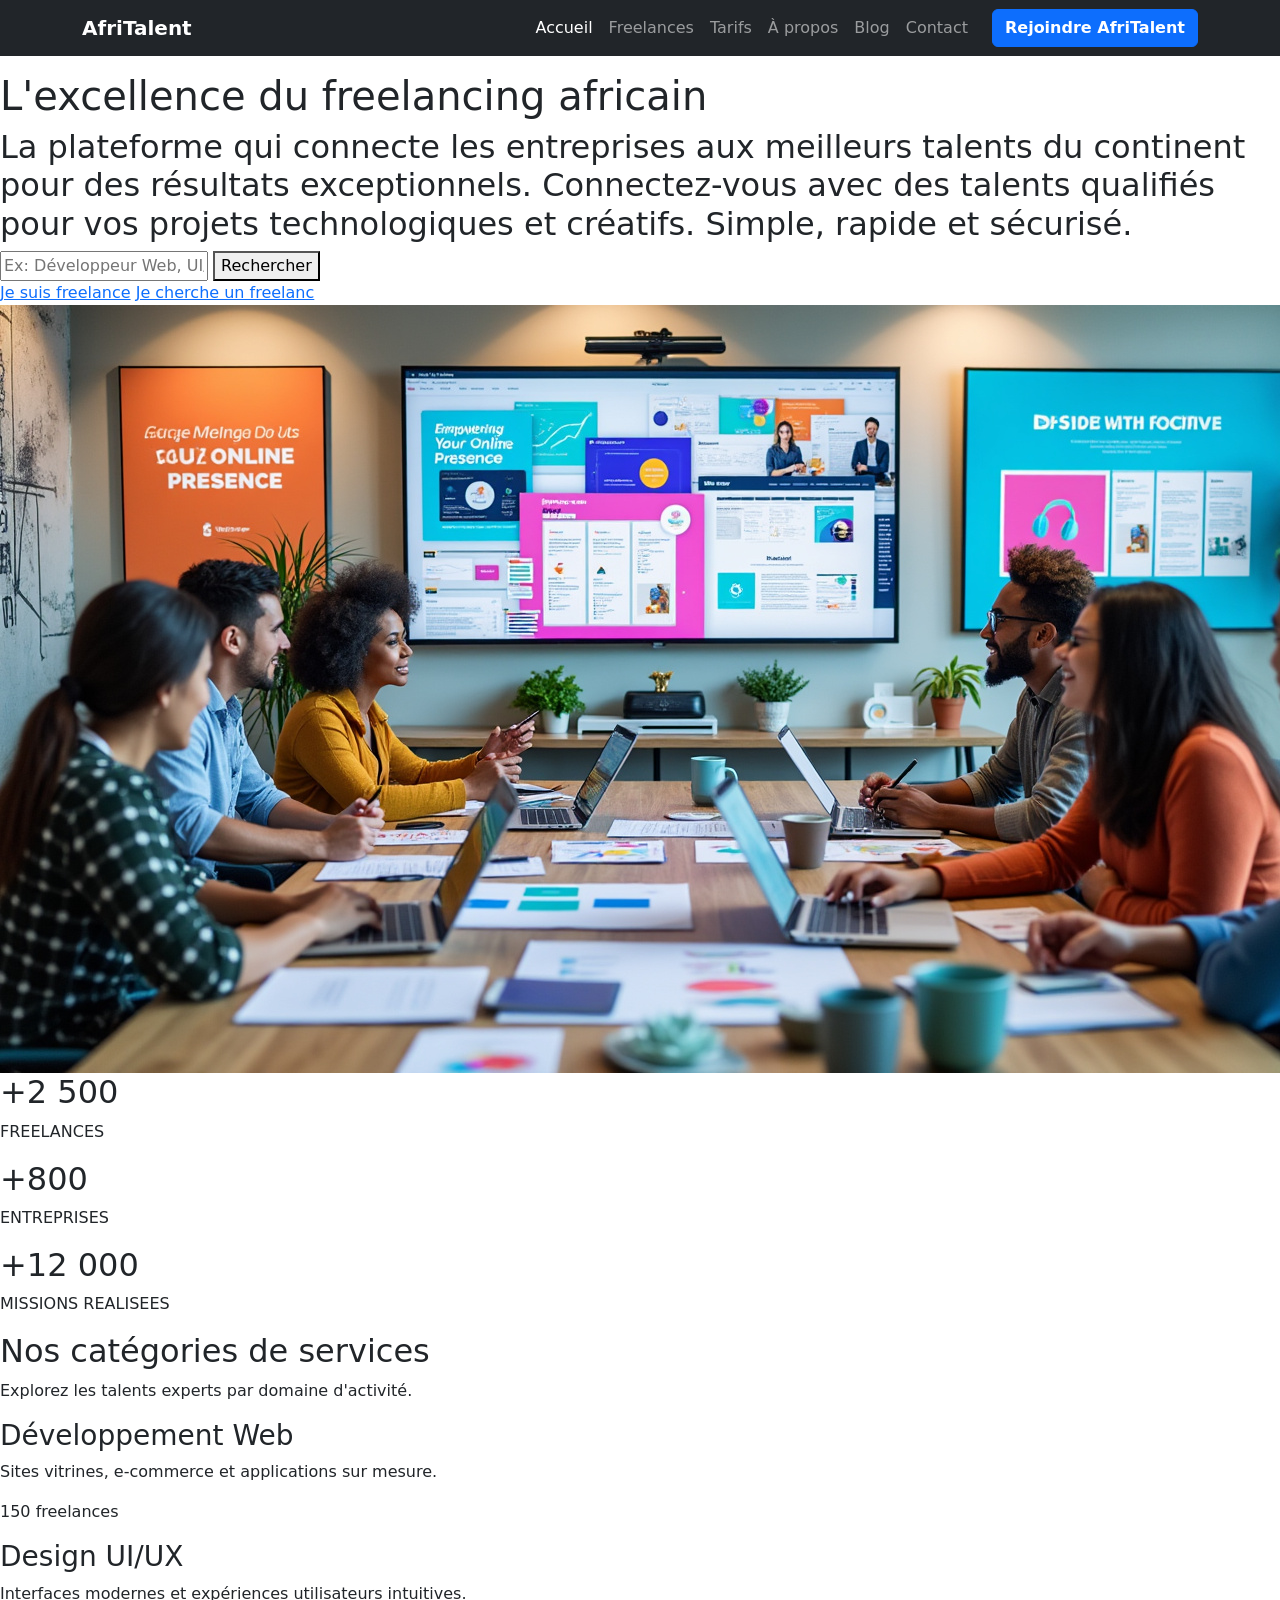
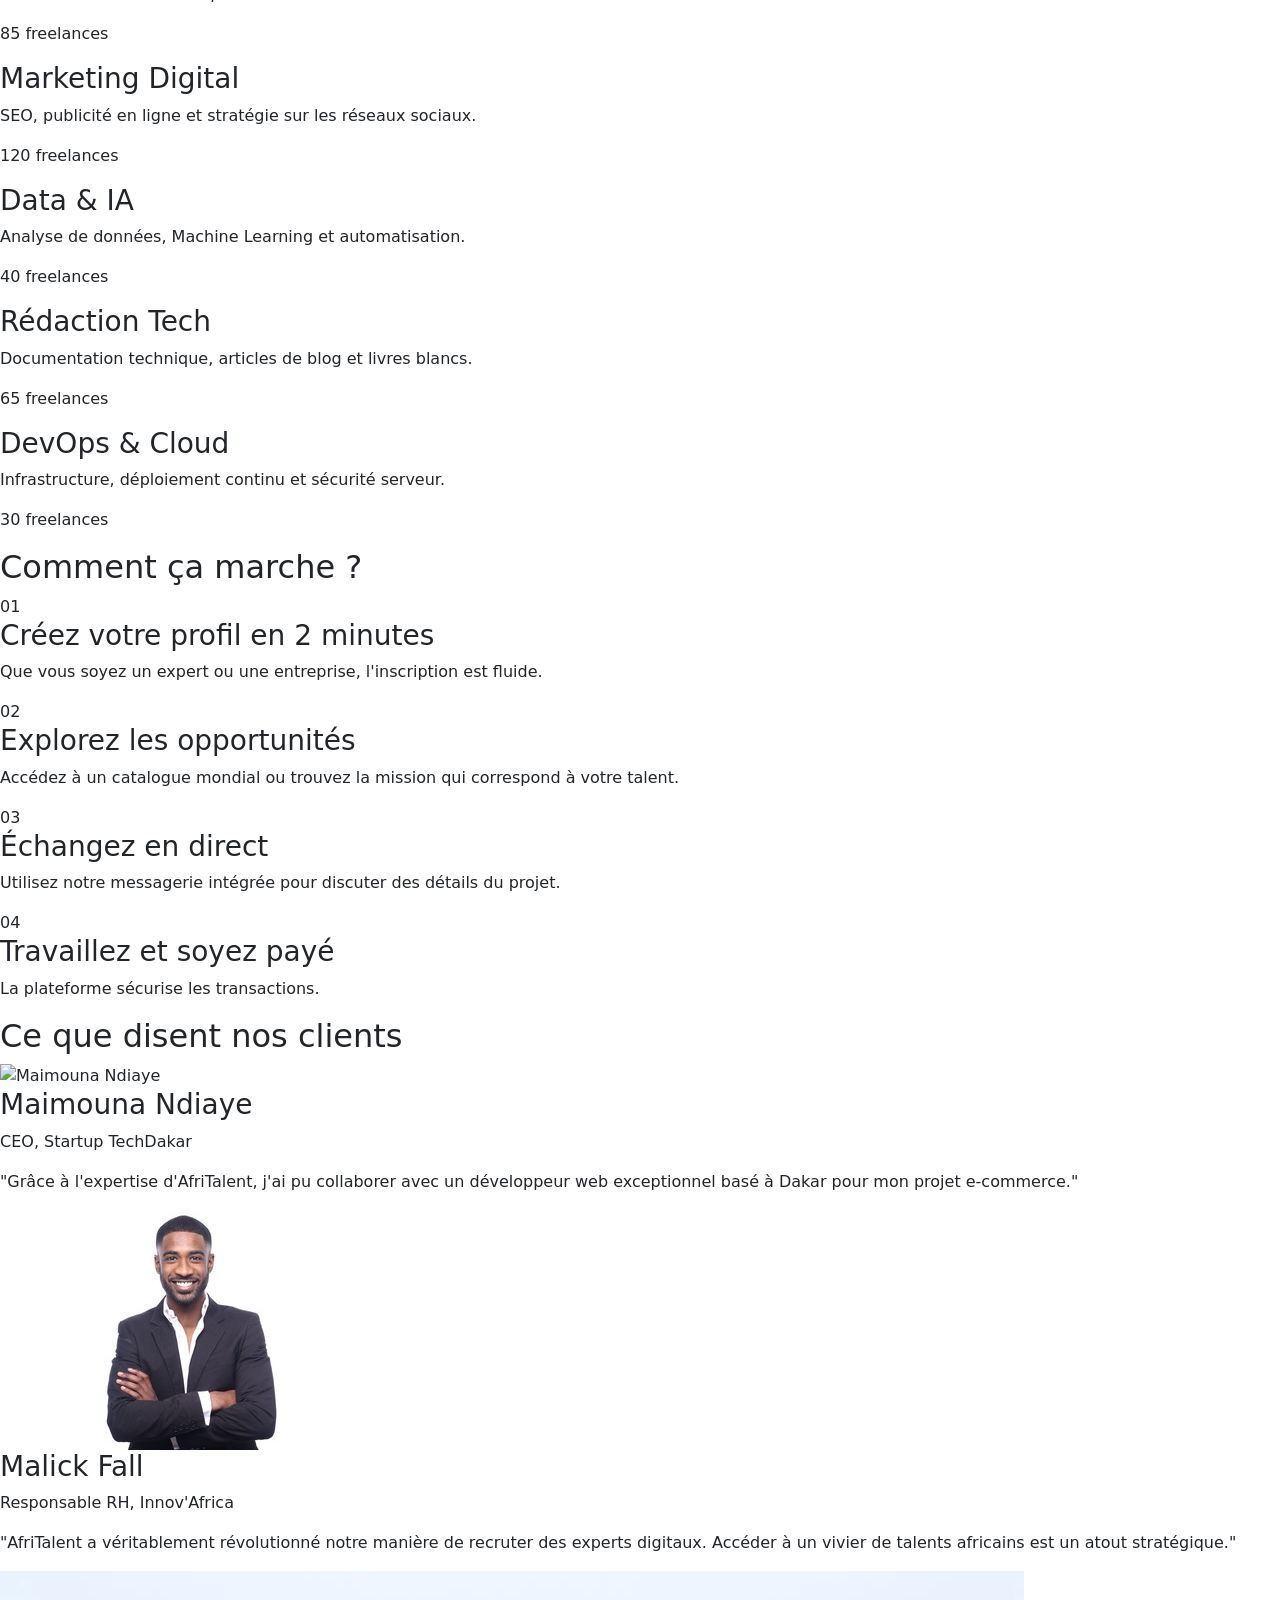
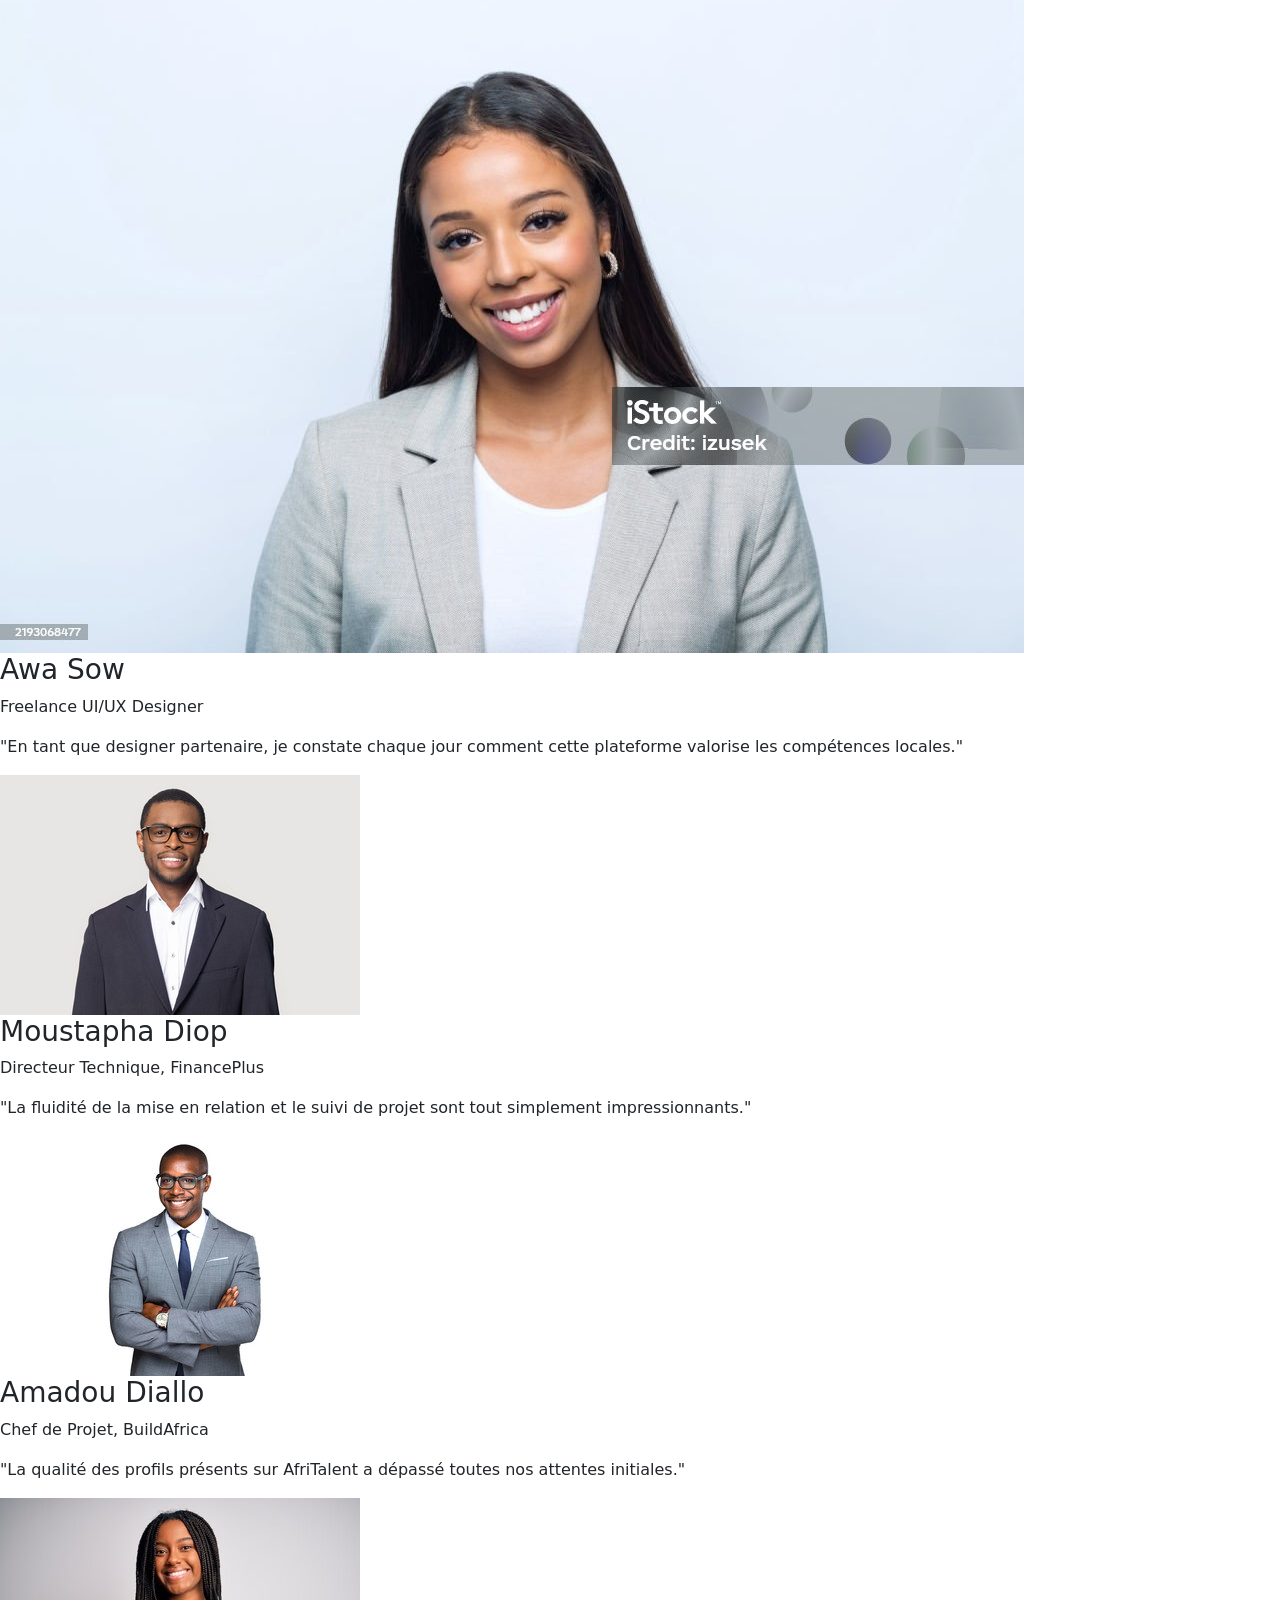
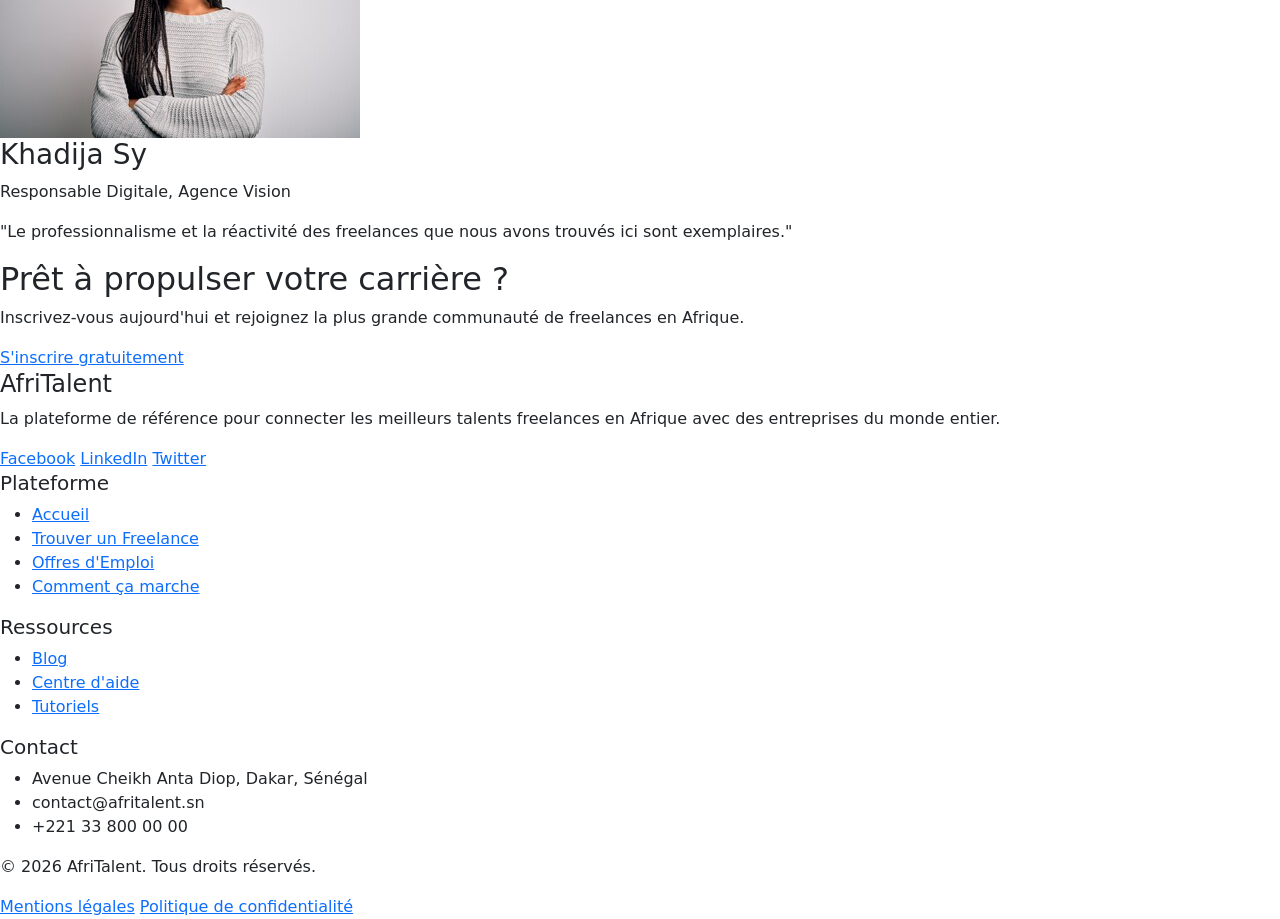
==== index.html @ 7be529d0 "HTML : Structure complete des 5 pages avec section et contenu texte" ====
<!DOCTYPE html>
<html lang="fr">
<head>
    <meta charset="UTF-8">
    <meta name="viewport" content="width=device-width, initial-scale=1.0">
    <title>AfriTalent - Accueil</title>
    
    <link href="https://cdn.jsdelivr.net/npm/bootstrap@5.3.0/dist/css/bootstrap.min.css" rel="stylesheet">
    <link rel="stylesheet" href="css/style.css">
    <link rel="stylesheet" href="https://cdn.jsdelivr.net/npm/bootstrap-icons@1.11.1/font/bootstrap-icons.css">
</head>
<body>
            <!-- Navbar -->
    <header>
        <br><br><br>
        <nav class="navbar navbar-expand-lg navbar-dark bg-dark fixed-top">
            <div class="container">
                <a class="navbar-brand fw-bold" href="index.html">AfriTalent</a>
                
                <button class="navbar-toggler" type="button" data-bs-toggle="collapse" data-bs-target="#mainNavbar">
                    <span class="navbar-toggler-icon"></span>
                </button>

                <div class="collapse navbar-collapse" id="mainNavbar">
                    <ul class="navbar-nav ms-auto mb-2 mb-lg-0">
                        <li class="nav-item"><a class="nav-link active" href="index.html">Accueil</a></li>
                        <li class="nav-item"><a class="nav-link" href="freelances.html">Freelances</a></li>
                        <li class="nav-item"><a class="nav-link" href="tarifs.html">Tarifs</a></li>
                        <li class="nav-item"><a class="nav-link" href="about.html">À propos</a></li>
                        <li class="nav-item"><a class="nav-link" href="index.html#testimonials">Blog</a></li>
                        <li class="nav-item"><a class="nav-link" href="contact.html">Contact</a></li>
                    </ul>
                    <a href="#" class="btn btn-primary ms-lg-3 fw-bold">Rejoindre AfriTalent</a>
                </div>
            </div>
        </nav>
    </header>
            <!-- Section Hero -->
    <main>
    <section id="hero">
        <div>
            <h1>L'excellence du freelancing africain</h1>
            <div><h2>La plateforme qui connecte les entreprises aux meilleurs talents du continent pour des résultats exceptionnels. Connectez-vous avec des talents qualifiés pour vos projets technologiques et créatifs. Simple, rapide et sécurisé.</h2></div>
            
            <div>
                <input type="text" placeholder="Ex: Développeur Web, UI/UX Designer...">
                <button>Rechercher</button>
            </div>

            <div>
                <a href="freelances.html">Je suis freelance</a>
                <a href="#">Je cherche un freelanc</a>
            </div>
        </div>

        <div>
            <img src="images/deev.jpg" alt="Image de bienvenue AfriTalent">
        </div>
    </section>

    <section id="stats">
        <div>
            <div>
                <h2>+2 500</h2>
                <p>FREELANCES</p>
            </div>
            <div>
                <h2>+800</h2>
                <p>ENTREPRISES</p>
            </div>
            <div>
                <h2>+12 000</h2>
                <p>MISSIONS REALISEES</p>
            </div>
        </div>
    </section>
            <!--Nos categories-->
    <section id="services">
        <div>
            <h2>Nos catégories de services</h2>
            <p>Explorez les talents experts par domaine d'activité.</p>
        </div>

        <div>
            <div>
                <h3>Développement Web</h3>
                <p>Sites vitrines, e-commerce et applications sur mesure.</p>
                <p>150 freelances</p>
            </div>
            <div>
                <h3>Design UI/UX</h3>
                <p>Interfaces modernes et expériences utilisateurs intuitives.</p>
                <p>85 freelances</p>
            </div>
            <div>
                <h3>Marketing Digital</h3>
                <p>SEO, publicité en ligne et stratégie sur les réseaux sociaux.</p>
                <p>120 freelances</p>
            </div>
            <div>
                <h3>Data & IA</h3>
                <p>Analyse de données, Machine Learning et automatisation.</p>
                <p>40 freelances</p>
            </div>
            <div>
                <h3>Rédaction Tech</h3>
                <p>Documentation technique, articles de blog et livres blancs.</p>
                <p>65 freelances</p>
            </div>
            <div>
                <h3>DevOps & Cloud</h3>
                <p>Infrastructure, déploiement continu et sécurité serveur.</p>
                <p>30 freelances</p>
            </div>
        </div>
    </section>
            <!--Comment ça marche-->
    <section id="how-it-works">
        <h2>Comment ça marche ?</h2>
        <div>
            <div>
                <div>01</div>
                <h3>Créez votre profil en 2 minutes</h3>
                <p>Que vous soyez un expert ou une entreprise, l'inscription est fluide.</p>
            </div>
            <div>
                <div>02</div>
                <h3>Explorez les opportunités</h3>
                <p>Accédez à un catalogue mondial ou trouvez la mission qui correspond à votre talent.</p>
            </div>
            <div>
                <div>03</div>
                <h3>Échangez en direct</h3>
                <p>Utilisez notre messagerie intégrée pour discuter des détails du projet.</p>
            </div>
            <div>
                <div>04</div>
                <h3>Travaillez et soyez payé</h3>
                <p>La plateforme sécurise les transactions.</p>
            </div>
        </div>
    </section>
                <!--Temoins-->
    <section id="testimonials">
        <h2>Ce que disent nos clients</h2>
        
        <div class="testimonial-container">
            <div class="testimonial-card">
                <img src="images/1.jpg" alt="Maimouna Ndiaye">
                <h3>Maimouna Ndiaye</h3>
                <p>CEO, Startup TechDakar</p>
                <p>"Grâce à l'expertise d'AfriTalent, j'ai pu collaborer avec un développeur web exceptionnel basé à Dakar pour mon projet e-commerce."</p>
            </div>

            <div class="testimonial-card">
                <img src="images/MalickFall.jpg" alt="Malick Fall">
                <h3>Malick Fall</h3>
                <p>Responsable RH, Innov'Africa</p>
                <p>"AfriTalent a véritablement révolutionné notre manière de recruter des experts digitaux. Accéder à un vivier de talents africains est un atout stratégique."</p>
            </div>

            <div class="testimonial-card">
                <img src="images/AwaSow.jpg" alt="Awa Sow">
                <h3>Awa Sow</h3>
                <p>Freelance UI/UX Designer</p>
                <p>"En tant que designer partenaire, je constate chaque jour comment cette plateforme valorise les compétences locales."</p>
            </div>

            <div class="testimonial-card">
                <img src="images/MoustaphaDiop.jpg" alt="Moustapha Diop">
                <h3>Moustapha Diop</h3>
                <p>Directeur Technique, FinancePlus</p>
                <p>"La fluidité de la mise en relation et le suivi de projet sont tout simplement impressionnants."</p>
            </div>

            <div class="testimonial-card">
                <img src="images/AmadouDiallo.jpg" alt="Amadou Diallo">
                <h3>Amadou Diallo</h3>
                <p>Chef de Projet, BuildAfrica</p>
                <p>"La qualité des profils présents sur AfriTalent a dépassé toutes nos attentes initiales."</p>
            </div>

            <div class="testimonial-card">
                <img src="images/KhadydjaSy.jpg" alt="Khadija Sy">
                <h3>Khadija Sy</h3>
                <p>Responsable Digitale, Agence Vision</p>
                <p>"Le professionnalisme et la réactivité des freelances que nous avons trouvés ici sont exemplaires."</p>
            </div>
        </div>
    </section>
            <!--CTA-->
    <section id="cta">
        <h2>Prêt à propulser votre carrière ?</h2>
        <p>Inscrivez-vous aujourd'hui et rejoignez la plus grande communauté de freelances en Afrique.</p>
        <a href="#">S'inscrire gratuitement</a>
    </section>
</main>
            <!-- Foter-->
    <footer>
    <div id="footer-content">
        
        <div class="footer-section">
            <h4>AfriTalent</h4>
            <p>La plateforme de référence pour connecter les meilleurs talents freelances en Afrique avec des entreprises du monde entier.</p>
            <div class="social-links">
                <a href="#">Facebook</a>
                <a href="#">LinkedIn</a>
                <a href="#">Twitter</a>
            </div>
        </div>

        <div class="footer-section">
            <h5>Plateforme</h5>
            <ul>
                <li><a href="index.html">Accueil</a></li>
                <li><a href="freelances.html">Trouver un Freelance</a></li>
                <li><a href="#">Offres d'Emploi</a></li>
                <li><a href="#">Comment ça marche</a></li>
            </ul>
        </div>

        <div class="footer-section">
            <h5>Ressources</h5>
            <ul>
                <li><a href="#">Blog</a></li>
                <li><a href="#">Centre d'aide</a></li>
                <li><a href="#">Tutoriels</a></li>
            </ul>
        </div>

        <div class="footer-section">
            <h5>Contact</h5>
            <ul>
                <li> Avenue Cheikh Anta Diop, Dakar, Sénégal</li>
                <li> contact@afritalent.sn</li>
                <li> +221 33 800 00 00</li>
            </ul>
        </div>
    </div>

    <div class="footer-bottom">
        <p>&copy; 2026 AfriTalent. Tous droits réservés.</p>
        <a href="#">Mentions légales</a>
        <a href="#">Politique de confidentialité</a>
    </div>
</footer>

    <script src="https://cdn.jsdelivr.net/npm/bootstrap@5.3.0/dist/js/bootstrap.bundle.min.js"></script> 
    <script src="js/main.js"></script>  

</body>
</html>
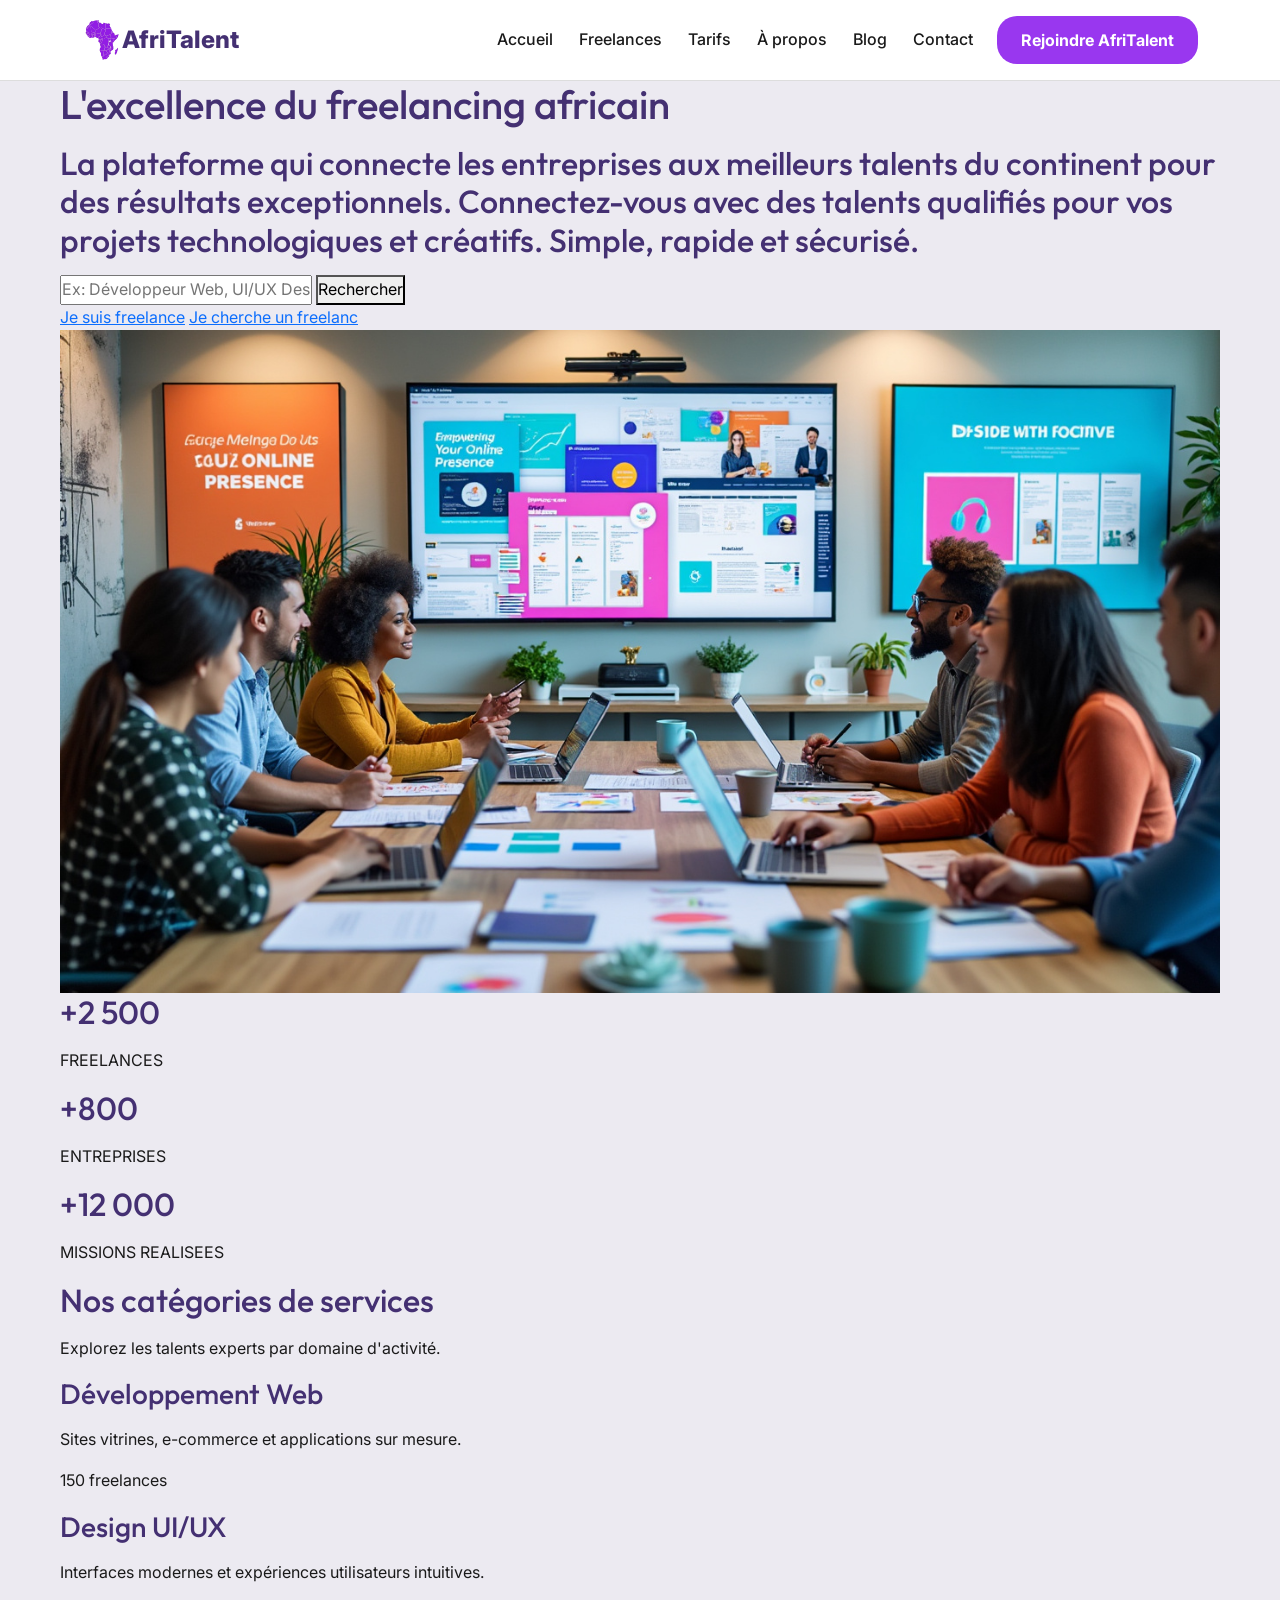
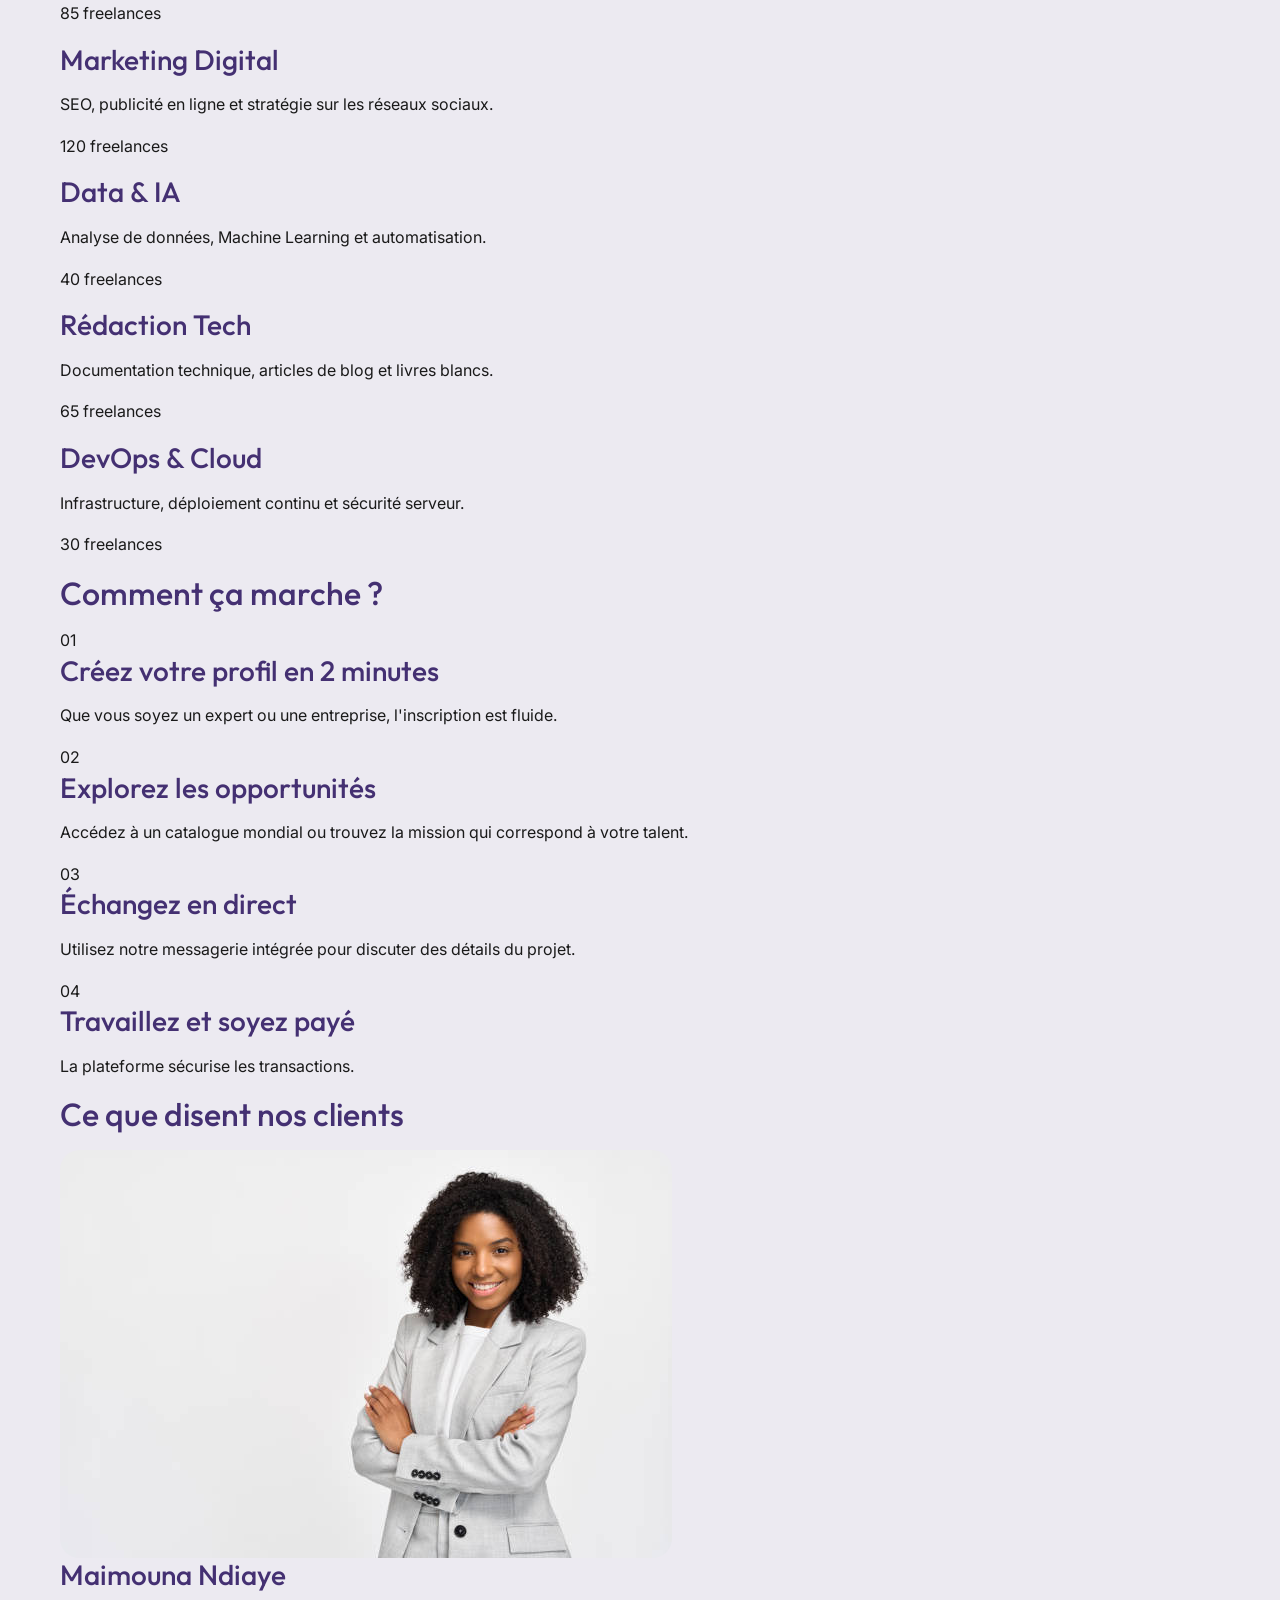
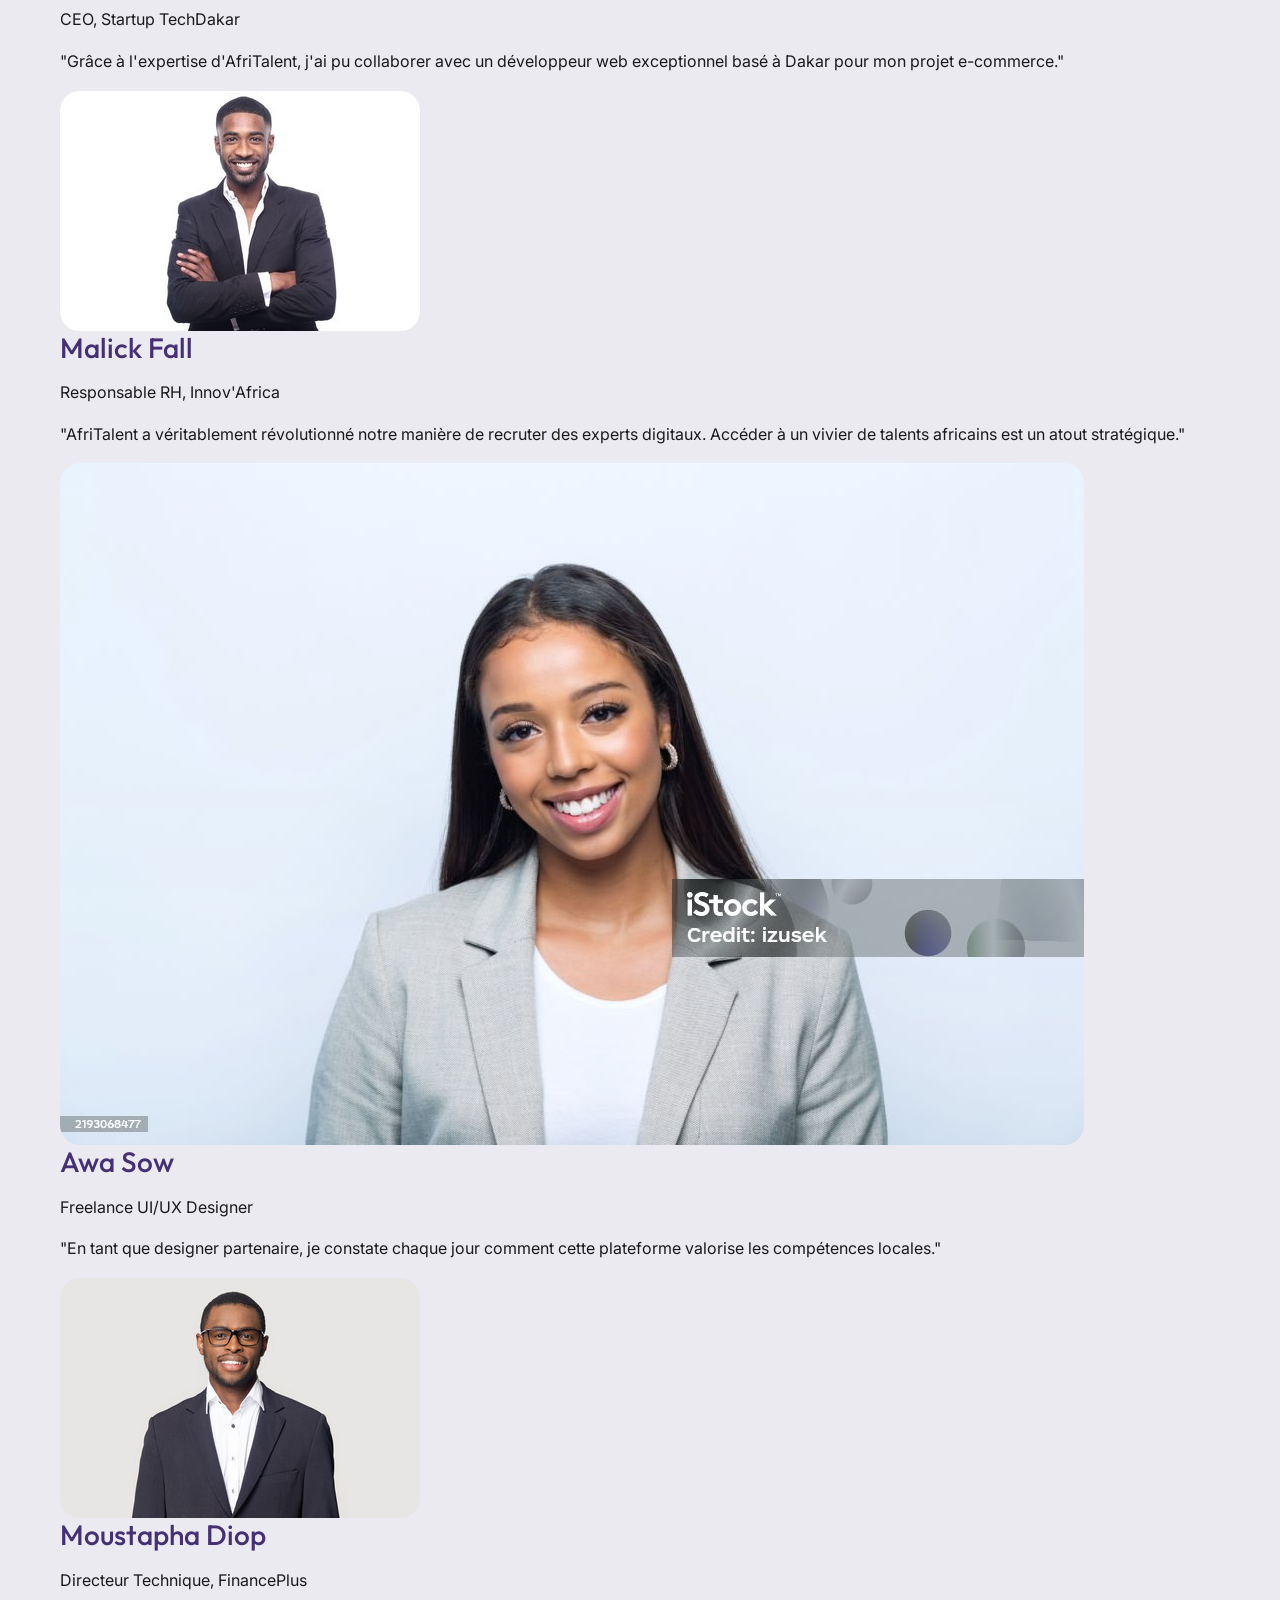
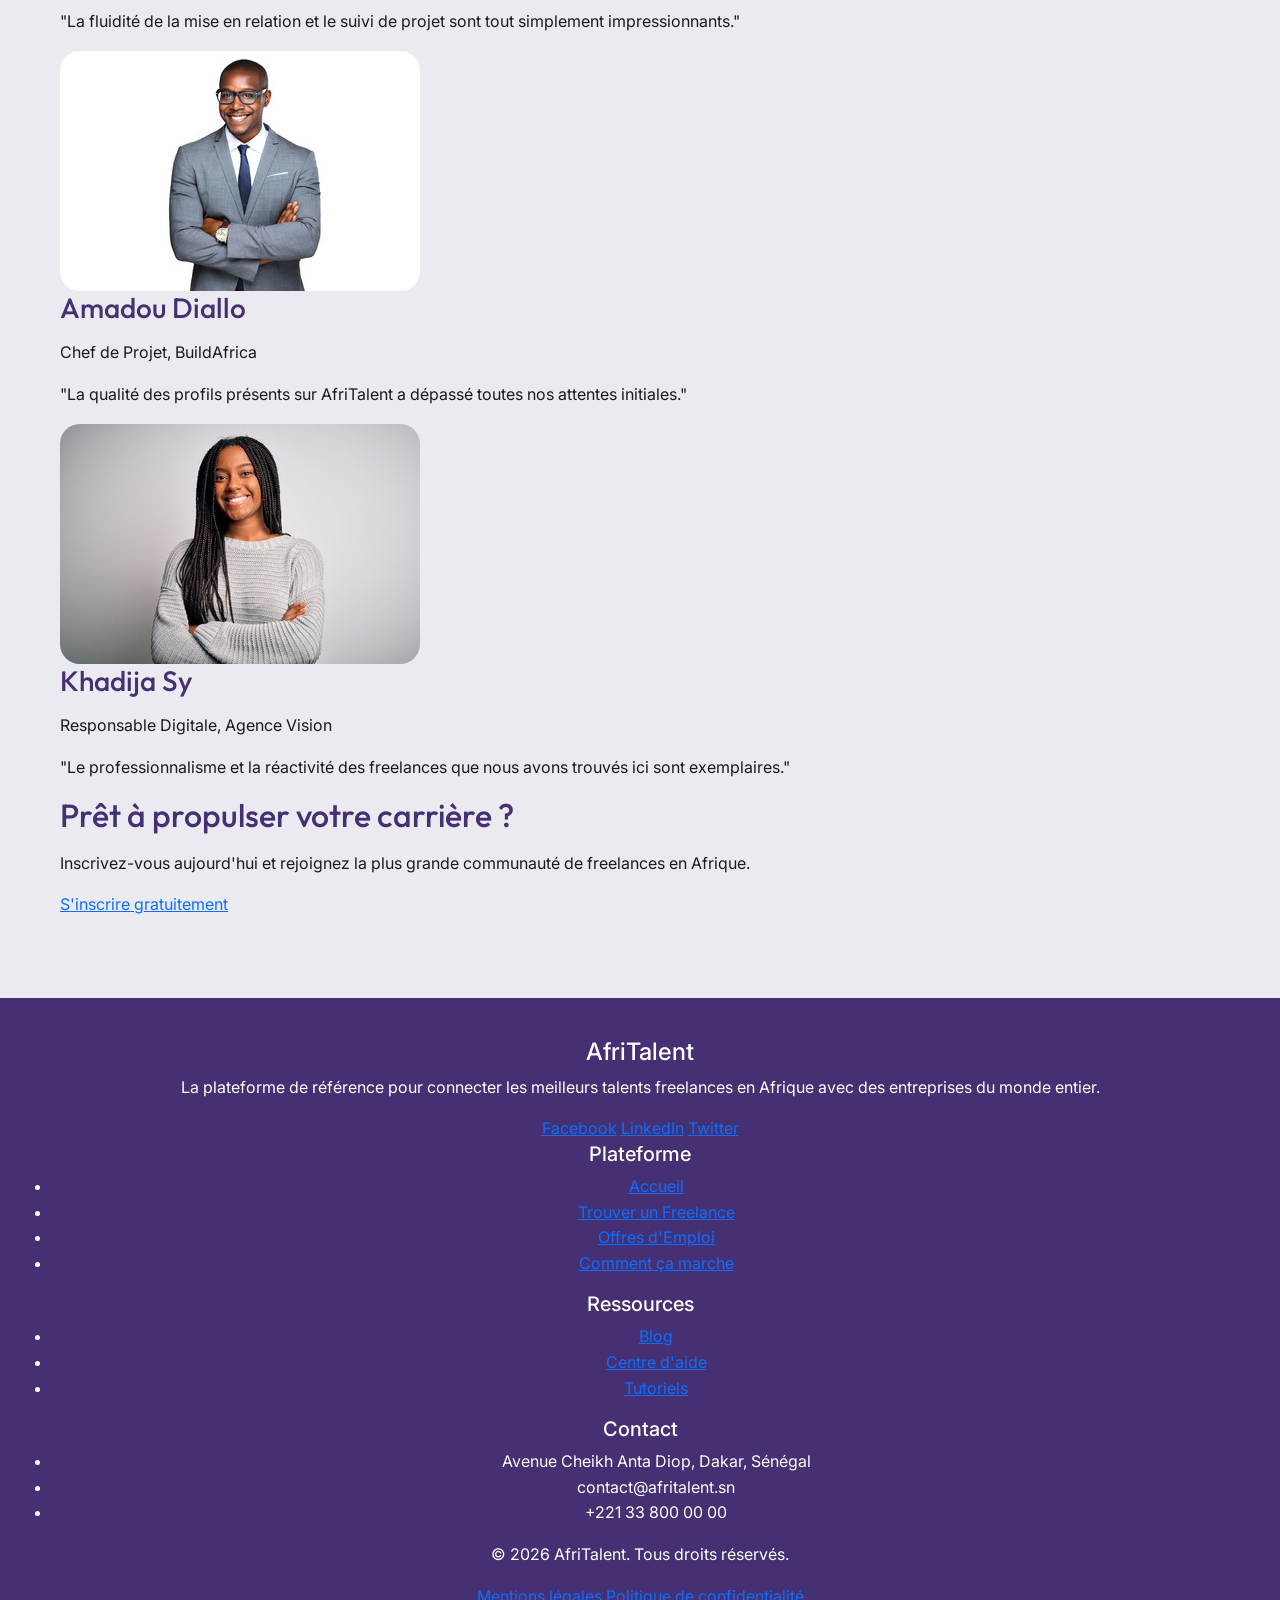
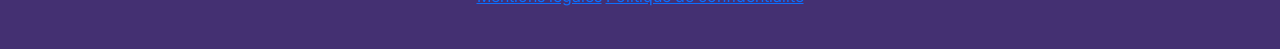
==== commit f03370de: "css : variables, typographie, layout general et styles de base" ====
--- a/index.html
+++ b/index.html
@@ -6,20 +6,23 @@
     <title>AfriTalent - Accueil</title>
     
     <link href="https://cdn.jsdelivr.net/npm/bootstrap@5.3.0/dist/css/bootstrap.min.css" rel="stylesheet">
+    <link rel="stylesheet" href="https://cdn.jsdelivr.net/npm/bootstrap-icons@1.11.1/font/bootstrap-icons.css">
+    <link href="https://fonts.googleapis.com/css2?family=Inter:wght@400;600&family=Outfit:wght@700&display=swap" rel="stylesheet">
     <link rel="stylesheet" href="css/style.css">
-    <link rel="stylesheet" href="https://cdn.jsdelivr.net/npm/bootstrap-icons@1.11.1/font/bootstrap-icons.css">
 </head>
 <body>
             <!-- Navbar -->
     <header>
-        <br><br><br>
-        <nav class="navbar navbar-expand-lg navbar-dark bg-dark fixed-top">
-            <div class="container">
-                <a class="navbar-brand fw-bold" href="index.html">AfriTalent</a>
-                
-                <button class="navbar-toggler" type="button" data-bs-toggle="collapse" data-bs-target="#mainNavbar">
-                    <span class="navbar-toggler-icon"></span>
-                </button>
+        <nav class="navbar navbar-expand-lg  fixed-top">
+           <div class="container">
+           <a class="navbar-brand d-flex align-items-center" href="index.html">
+                <img src="images/africa.png" alt="AfriTalent Logo" class="brand-logo-img">
+                <span style="font-weight: 800; ">AfriTalent</span>
+            </a>
+                        
+            <button class="navbar-toggler" type="button" data-bs-toggle="collapse" data-bs-target="#mainNavbar">
+                <span class="navbar-toggler-icon"></span>
+            </button>
 
                 <div class="collapse navbar-collapse" id="mainNavbar">
                     <ul class="navbar-nav ms-auto mb-2 mb-lg-0">
@@ -49,7 +52,7 @@
 
             <div>
                 <a href="freelances.html">Je suis freelance</a>
-                <a href="#">Je cherche un freelanc</a>
+                <a href="freelances.html">Je cherche un freelanc</a>
             </div>
         </div>
 
@@ -141,53 +144,53 @@
         </div>
     </section>
                 <!--Temoins-->
-    <section id="testimonials">
-        <h2>Ce que disent nos clients</h2>
-        
-        <div class="testimonial-container">
-            <div class="testimonial-card">
-                <img src="images/1.jpg" alt="Maimouna Ndiaye">
-                <h3>Maimouna Ndiaye</h3>
-                <p>CEO, Startup TechDakar</p>
-                <p>"Grâce à l'expertise d'AfriTalent, j'ai pu collaborer avec un développeur web exceptionnel basé à Dakar pour mon projet e-commerce."</p>
-            </div>
-
-            <div class="testimonial-card">
-                <img src="images/MalickFall.jpg" alt="Malick Fall">
-                <h3>Malick Fall</h3>
-                <p>Responsable RH, Innov'Africa</p>
-                <p>"AfriTalent a véritablement révolutionné notre manière de recruter des experts digitaux. Accéder à un vivier de talents africains est un atout stratégique."</p>
-            </div>
-
-            <div class="testimonial-card">
-                <img src="images/AwaSow.jpg" alt="Awa Sow">
-                <h3>Awa Sow</h3>
-                <p>Freelance UI/UX Designer</p>
-                <p>"En tant que designer partenaire, je constate chaque jour comment cette plateforme valorise les compétences locales."</p>
-            </div>
-
-            <div class="testimonial-card">
-                <img src="images/MoustaphaDiop.jpg" alt="Moustapha Diop">
-                <h3>Moustapha Diop</h3>
-                <p>Directeur Technique, FinancePlus</p>
-                <p>"La fluidité de la mise en relation et le suivi de projet sont tout simplement impressionnants."</p>
-            </div>
-
-            <div class="testimonial-card">
-                <img src="images/AmadouDiallo.jpg" alt="Amadou Diallo">
-                <h3>Amadou Diallo</h3>
-                <p>Chef de Projet, BuildAfrica</p>
-                <p>"La qualité des profils présents sur AfriTalent a dépassé toutes nos attentes initiales."</p>
-            </div>
-
-            <div class="testimonial-card">
-                <img src="images/KhadydjaSy.jpg" alt="Khadija Sy">
-                <h3>Khadija Sy</h3>
-                <p>Responsable Digitale, Agence Vision</p>
-                <p>"Le professionnalisme et la réactivité des freelances que nous avons trouvés ici sont exemplaires."</p>
-            </div>
-        </div>
-    </section>
+   <section id="testimonials">
+    <h2>Ce que disent nos clients</h2>
+    
+    <div class="testimonial-container">
+        <div class="testimonial-card">
+            <div class="img-container"><img src="images/MaimounaNdiaye.jpg" alt="Maimouna Ndiaye"></div>
+            <h3>Maimouna Ndiaye</h3>
+            <p>CEO, Startup TechDakar</p>
+            <p>"Grâce à l'expertise d'AfriTalent, j'ai pu collaborer avec un développeur web exceptionnel basé à Dakar pour mon projet e-commerce."</p>
+        </div>
+
+        <div class="testimonial-card">
+            <div class="img-container"><img src="images/MalickFall.jpg" alt="Malick Fall"></div>
+            <h3>Malick Fall</h3>
+            <p>Responsable RH, Innov'Africa</p>
+            <p>"AfriTalent a véritablement révolutionné notre manière de recruter des experts digitaux. Accéder à un vivier de talents africains est un atout stratégique."</p>
+        </div>
+
+        <div class="testimonial-card">
+            <div class="img-container"><img src="images/AwaSow.jpg" alt="Awa Sow"></div>
+            <h3>Awa Sow</h3>
+            <p>Freelance UI/UX Designer</p>
+            <p>"En tant que designer partenaire, je constate chaque jour comment cette plateforme valorise les compétences locales."</p>
+        </div>
+
+        <div class="testimonial-card">
+            <div class="img-container"><img src="images/MoustaphaDiop.jpg" alt="Moustapha Diop"></div>
+            <h3>Moustapha Diop</h3>
+            <p>Directeur Technique, FinancePlus</p>
+            <p>"La fluidité de la mise en relation et le suivi de projet sont tout simplement impressionnants."</p>
+        </div>
+
+        <div class="testimonial-card">
+            <div class="img-container"><img src="images/AmadouDiallo.jpg" alt="Amadou Diallo"></div>
+            <h3>Amadou Diallo</h3>
+            <p>Chef de Projet, BuildAfrica</p>
+            <p>"La qualité des profils présents sur AfriTalent a dépassé toutes nos attentes initiales."</p>
+        </div>
+
+        <div class="testimonial-card">
+            <div class="img-container"><img src="images/KhadydjaSy.jpg" alt="Khadija Sy"></div>
+            <h3>Khadija Sy</h3>
+            <p>Responsable Digitale, Agence Vision</p>
+            <p>"Le professionnalisme et la réactivité des freelances que nous avons trouvés ici sont exemplaires."</p>
+        </div>
+    </div>
+</section>
             <!--CTA-->
     <section id="cta">
         <h2>Prêt à propulser votre carrière ?</h2>
--- a/css/style.css
+++ b/css/style.css
@@ -0,0 +1,125 @@
+/* --- 1. VARIABLES CSS (Configuration globale) --- */
+:root {
+    --color-primary: #443072;    /* Indigo profond pour les titres */
+    --color-secondary: #9937ef;  /* Violet vif pour l'action */
+    --color-accent: #dccdf7;     /* Mauve clair pour les fonds */
+    --color-bg: #eceaf1;         /* Fond général du site */
+    --color-text: #1a1a1a;       /* Texte sombre */
+    --rayon-bordure: 20px;       /* Arrondi des éléments */
+    --font-heading: 'Outfit', sans-serif;
+    --font-body: 'Inter', sans-serif;
+}
+
+/* --- 2. RESET CSS (Normalisation) --- */
+*{
+    margin: 0;
+    padding: 0;
+    box-sizing: border-box;
+}
+
+/* --- 3. STYLES DE BASE --- */
+body {
+    font-family: var(--font-body);
+    background-color: var(--color-bg);
+    color: var(--color-text);
+    line-height: 1.6;
+    overflow-x: hidden; /*Ça évite les débordements horizontaux*/
+}
+
+/* --- 4. TYPOGRAPHIE --- */
+h1, h2, h3 {
+    font-family: var(--font-heading);
+    color: var(--color-primary);
+    margin-bottom: 1rem;
+}
+
+/* --- 5. NAVBAR --- */
+.navbar {
+    background-color:white;
+    border-bottom: 1px solid #dddddd;
+    padding: 15px 30px;
+}
+
+.navbar-brand {
+    font-size: 1.5rem;
+    font-weight: bold;
+    color: var(--color-primary) !important;
+    display: flex; /* Aligne le logo et le texte */
+    align-items: center;
+}
+
+/* --- 6. LOGO MAUVET (Technique du masque) --- */
+.brand-logo-img {
+    /* Dimensions et affichage requis pour le masque */
+    display: inline-block; 
+    width: 40px !important;
+    height: 40px !important;
+    
+    /* Couleur du logo (utilise la variable violette) */
+    background-color: var(--color-secodary);
+    
+    /* Découpe le fond violet selon la forme du SVG */
+    -webkit-mask-image: url('../images/africa.svg');
+    mask-image: url('../images/africa.svg');
+    
+    /* Paramètres du masque pour éviter les répétitions */
+    -webkit-mask-size: contain;
+    mask-size: contain;
+    -webkit-mask-repeat: no-repeat;
+    mask-repeat: no-repeat;
+    
+    /* S'assure qu'aucun filtre par défaut ne s'applique */
+    filter: none;
+}
+
+/* --- 7. NAVIGATION & BOUTONS --- */
+.navbar-nav .nav-link {
+    color: var(--color-text) !important;
+    font-weight: 500;
+    margin-left: 10px;
+}
+
+.btn-primary {
+    background-color: var(--color-secondary) !important;
+    border: none !important;
+    padding: 12px 24px !important;
+    border-radius: var(--rayon-bordure) !important;
+    font-weight: 600;
+}
+
+/* --- 8. SECTION & CONTENU --- */
+main {
+    max-width: 1200px;
+    margin: auto;
+    padding: 80px 20px;
+}
+
+.card-section {
+    background-color: var(--color-accent);
+    padding: 30px;
+    border-radius: var(--rayon-bordure);
+    margin-bottom: 20px;
+}
+
+/* --- 9. IMAGES --- */
+img {
+    max-width: 100%; 
+    height: auto; 
+    display: block; 
+}
+
+.img-container img {
+    border-radius: var(--rayon-bordure);
+}
+
+.hero{
+    min-height: 80vh; /*centrer verticalement le contenu*/
+}
+/* --- 10. FOOTER --- */
+footer {
+    background-color: var(--color-primary);
+    color: white;
+    text-align: center;
+    padding: 40px 20px;
+     
+}
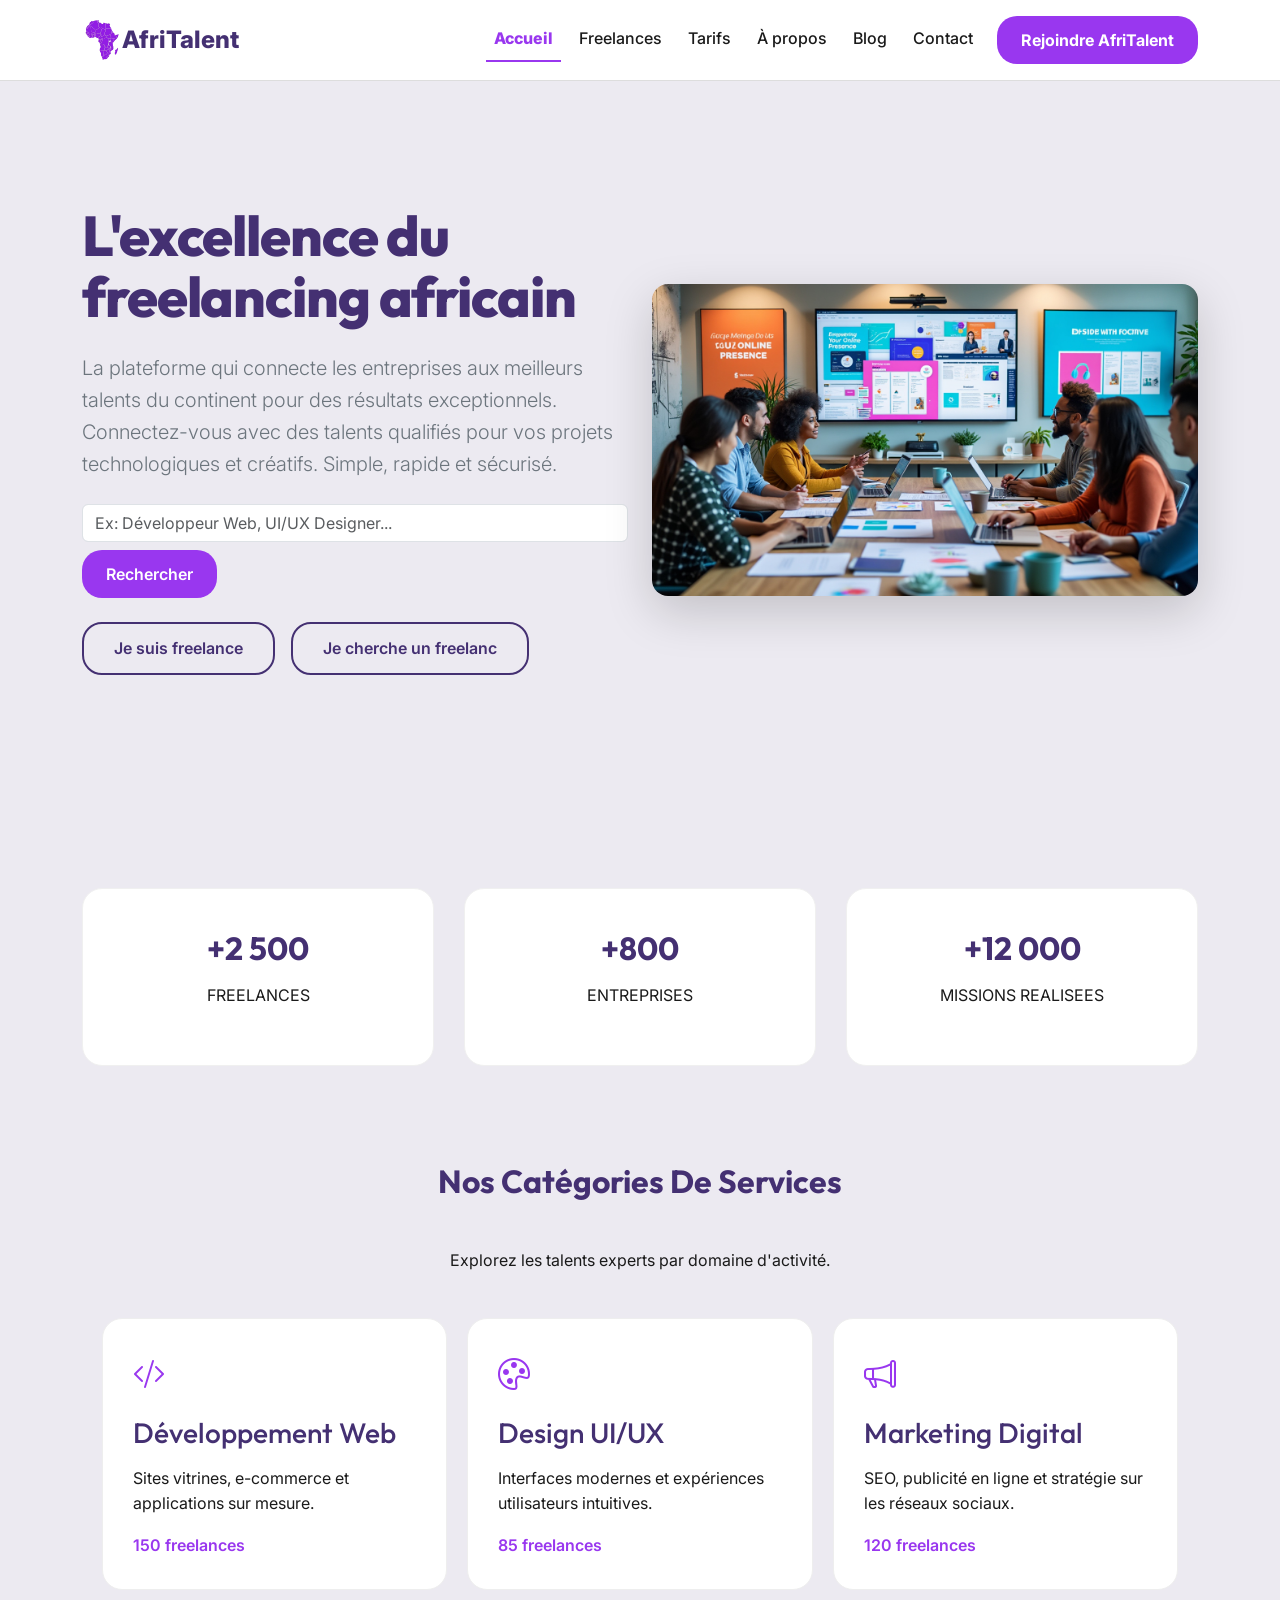
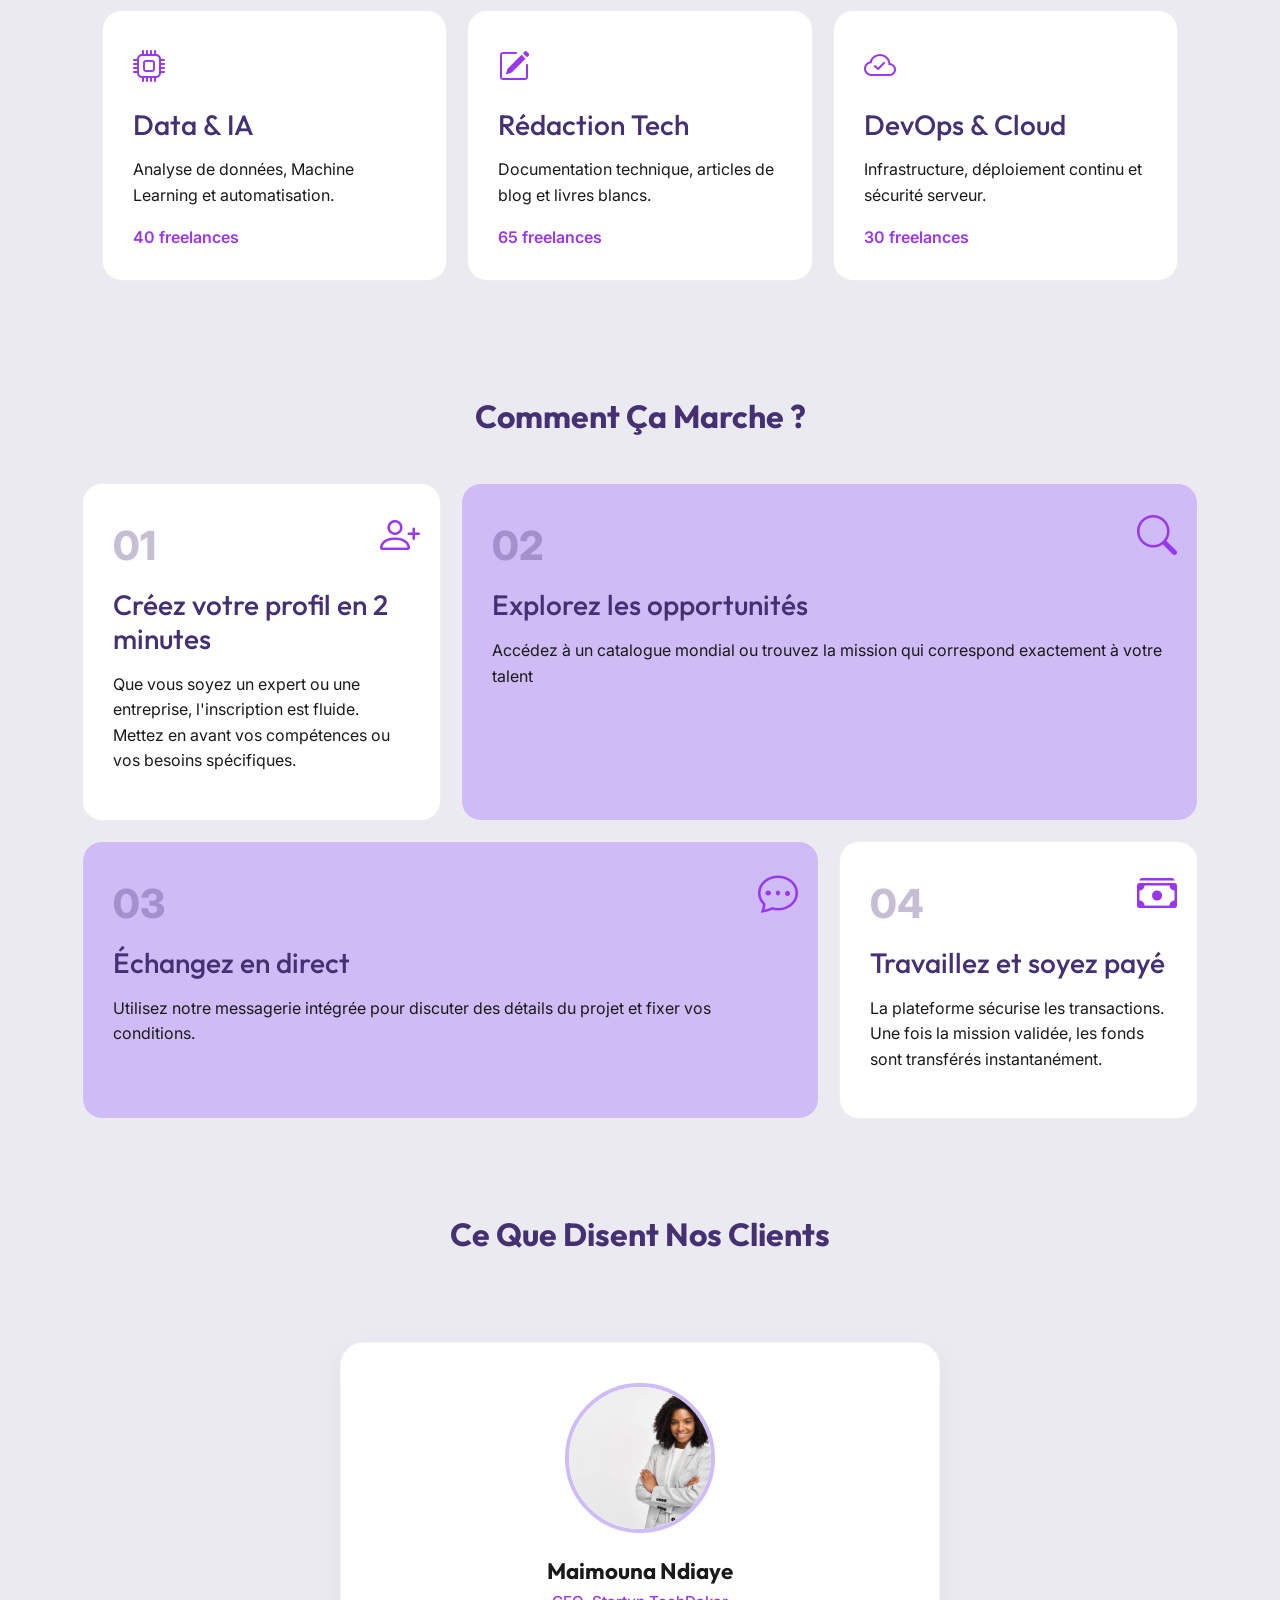
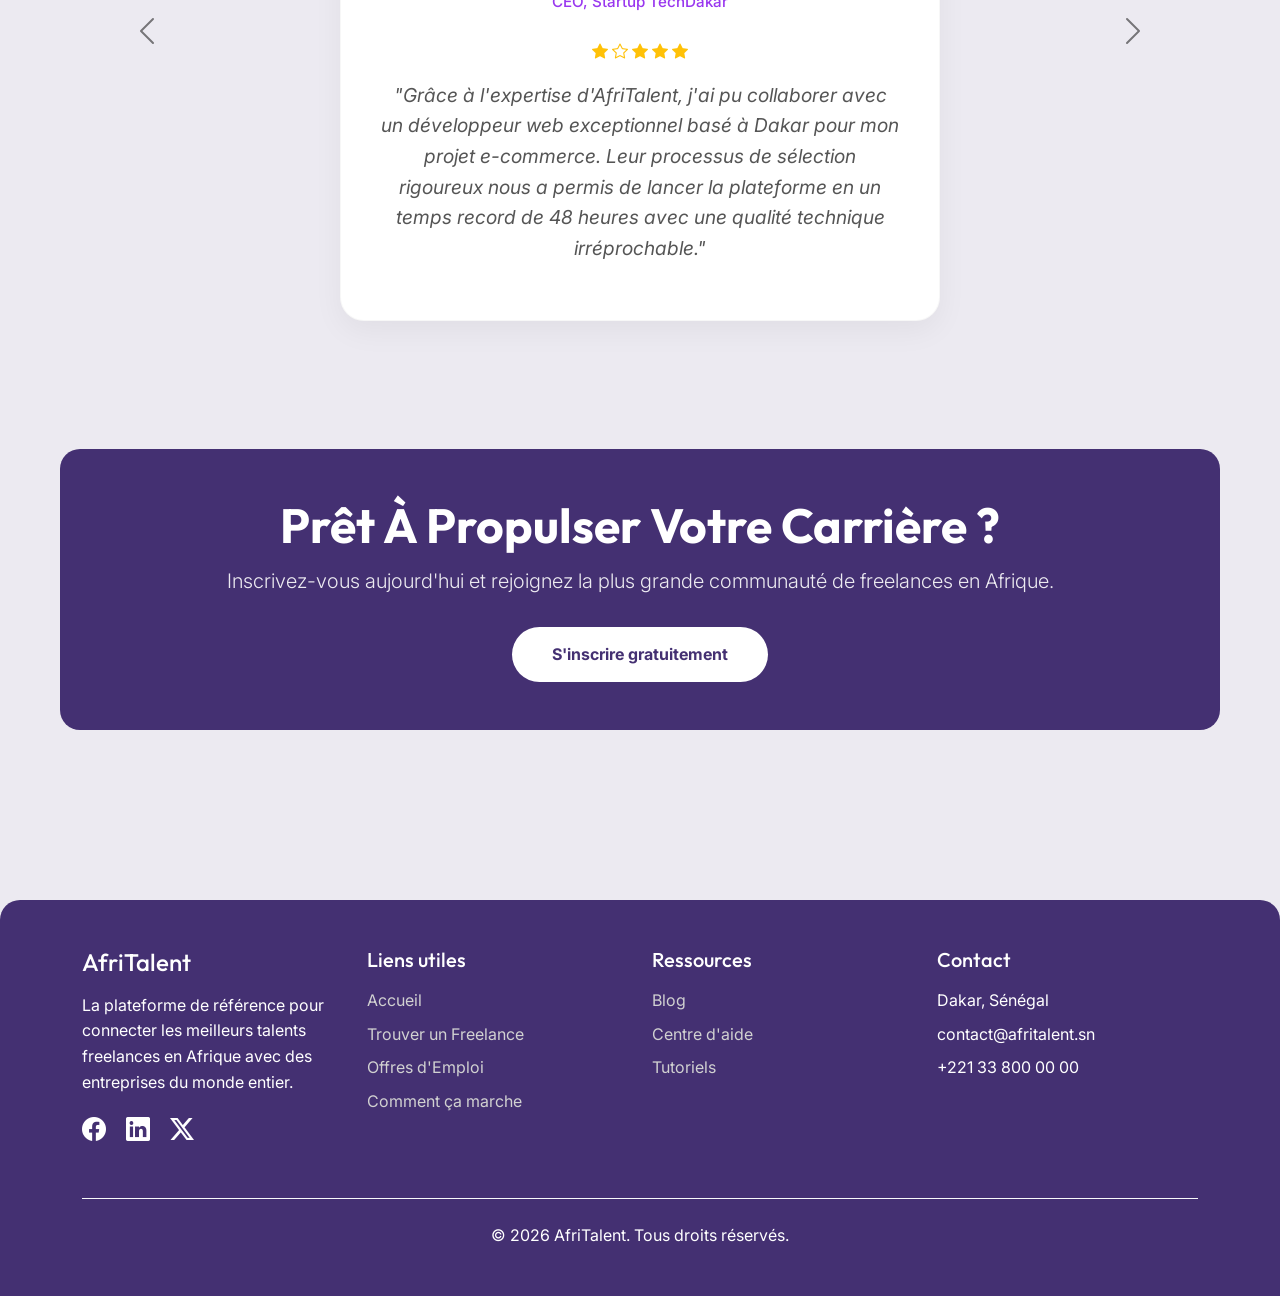
==== commit 8b1ba834: "css : Bento Grid, section hero et categories, effets hover" ====
--- a/index.html
+++ b/index.html
@@ -40,211 +40,299 @@
     </header>
             <!-- Section Hero -->
     <main>
-    <section id="hero">
-        <div>
-            <h1>L'excellence du freelancing africain</h1>
-            <div><h2>La plateforme qui connecte les entreprises aux meilleurs talents du continent pour des résultats exceptionnels. Connectez-vous avec des talents qualifiés pour vos projets technologiques et créatifs. Simple, rapide et sécurisé.</h2></div>
-            
-            <div>
-                <input type="text" placeholder="Ex: Développeur Web, UI/UX Designer...">
-                <button>Rechercher</button>
-            </div>
-
-            <div>
-                <a href="freelances.html">Je suis freelance</a>
-                <a href="freelances.html">Je cherche un freelanc</a>
-            </div>
-        </div>
-
-        <div>
-            <img src="images/deev.jpg" alt="Image de bienvenue AfriTalent">
-        </div>
-    </section>
-
-    <section id="stats">
-        <div>
-            <div>
+   <section id="hero" class="d-flex align-items-center py-5">
+    <div class="container">
+        <div class="row align-items-center">
+            <div class="col-lg-6">
+                <h1 class="display-2 fw-bold ">L'excellence du freelancing africain</h1>
+                <p class="lead my-4 text-secondary">La plateforme qui connecte les entreprises aux meilleurs talents du continent pour des résultats exceptionnels. Connectez-vous avec des talents qualifiés pour vos projets technologiques et créatifs. Simple, rapide et sécurisé.</p>
+                
+                <div class="mb-4">
+                    <input type="text" class="form-control mb-2" placeholder="Ex: Développeur Web, UI/UX Designer...">
+                    <button class="btn btn-primary">Rechercher</button>
+                </div>
+
+                <div class="d-flex gap-3">
+                    <a href="freelances.html" class="btn-afri btn-afri-outline">Je suis freelance</a>
+                    <a href="freelances.html" class="btn-afri btn-afri-outline">Je cherche un freelanc</a>
+                </div>
+            </div>
+            <div class="col-lg-6 ms-auto">
+                <img src="images/deev.jpg" alt="Image de bienvenue AfriTalent" class="img-fluid rounded-4 shadow-lg tilt-image">
+            </div>
+        </div>
+    </div>
+</section>
+<!--les chiffres-->
+    <section id="stats" class="py-5">
+    <div class="container">
+        <div class="stats-grid">
+            <div class="stat-card">
                 <h2>+2 500</h2>
                 <p>FREELANCES</p>
             </div>
-            <div>
+            <div class="stat-card">
                 <h2>+800</h2>
                 <p>ENTREPRISES</p>
             </div>
-            <div>
+            <div class="stat-card">
                 <h2>+12 000</h2>
                 <p>MISSIONS REALISEES</p>
             </div>
         </div>
-    </section>
+    </div>
+</section>
             <!--Nos categories-->
-    <section id="services">
-        <div>
-            <h2>Nos catégories de services</h2>
-            <p>Explorez les talents experts par domaine d'activité.</p>
-        </div>
-
-        <div>
-            <div>
+            <section id="services" class="py-5">
+    <div class="container">
+        <h2 class="text-center mb-5">Nos catégories de services</h2>
+        <p class="text-center mb-4">Explorez les talents experts par domaine d'activité.</p>
+            <div class="bento-grid">
+            <div class="bento-card">
+                <i class="bi bi-code-slash fs-2 mb-3"></i>
                 <h3>Développement Web</h3>
                 <p>Sites vitrines, e-commerce et applications sur mesure.</p>
-                <p>150 freelances</p>
-            </div>
-            <div>
+                <span class="freelance-count">150 freelances</span>
+            </div>
+
+            <div class="bento-card">
+                <i class="bi bi-palette fs-2 mb-3"></i>
                 <h3>Design UI/UX</h3>
                 <p>Interfaces modernes et expériences utilisateurs intuitives.</p>
-                <p>85 freelances</p>
-            </div>
-            <div>
+                <span class="freelance-count">85 freelances</span>
+            </div>
+
+            <div class="bento-card">
+                <i class="bi bi-megaphone fs-2 mb-3"></i>
                 <h3>Marketing Digital</h3>
                 <p>SEO, publicité en ligne et stratégie sur les réseaux sociaux.</p>
-                <p>120 freelances</p>
-            </div>
-            <div>
+                <span class="freelance-count">120 freelances</span>
+            </div>
+
+            <div class="bento-card">
+                <i class="bi bi-cpu fs-2 mb-3"></i>
                 <h3>Data & IA</h3>
                 <p>Analyse de données, Machine Learning et automatisation.</p>
-                <p>40 freelances</p>
-            </div>
-            <div>
+                <span class="freelance-count">40 freelances</span>
+            </div>
+
+            <div class="bento-card">
+                <i class="bi bi-pencil-square fs-2 mb-3"></i>
                 <h3>Rédaction Tech</h3>
                 <p>Documentation technique, articles de blog et livres blancs.</p>
-                <p>65 freelances</p>
-            </div>
-            <div>
+                <span class="freelance-count">65 freelances</span>
+            </div>
+
+            <div class="bento-card">
+                <i class="bi bi-cloud-check fs-2 mb-3"></i>
                 <h3>DevOps & Cloud</h3>
                 <p>Infrastructure, déploiement continu et sécurité serveur.</p>
-                <p>30 freelances</p>
-            </div>
-        </div>
-    </section>
+                <span class="freelance-count">30 freelances</span>
+            </div>
+        </div>
+        </div>
+</section>
             <!--Comment ça marche-->
-    <section id="how-it-works">
-        <h2>Comment ça marche ?</h2>
-        <div>
-            <div>
-                <div>01</div>
+    <section id="how-it-works" class="py-5">
+    <div class="container">
+        <h2 class="text-center mb-5">Comment ça marche ?</h2>
+        
+        <div class="bento-grid-steps">
+            <div class="step-card">
+                <i class="bi bi-person-plus fs-1"></i>
+                <div class="step-number">01</div>
                 <h3>Créez votre profil en 2 minutes</h3>
-                <p>Que vous soyez un expert ou une entreprise, l'inscription est fluide.</p>
-            </div>
-            <div>
-                <div>02</div>
+                <p>Que vous soyez un expert ou une entreprise, l'inscription est fluide. Mettez en avant vos compétences ou vos besoins spécifiques.</p>
+            </div>
+            
+            <div class="step-card step-large">
+                <i class="bi bi-search fs-1"></i>
+                <div class="step-number">02</div>
                 <h3>Explorez les opportunités</h3>
-                <p>Accédez à un catalogue mondial ou trouvez la mission qui correspond à votre talent.</p>
-            </div>
-            <div>
-                <div>03</div>
+                <p>Accédez à un catalogue mondial ou trouvez la mission qui correspond exactement à votre talent</p>
+            </div>
+            
+            <div class="step-card step-large">
+                <i class="bi bi-chat-dots fs-1"></i>
+                <div class="step-number">03</div>
                 <h3>Échangez en direct</h3>
-                <p>Utilisez notre messagerie intégrée pour discuter des détails du projet.</p>
-            </div>
-            <div>
-                <div>04</div>
+                <p>Utilisez notre messagerie intégrée pour discuter des détails du projet et fixer vos conditions.</p>
+            </div>
+            
+            <div class="step-card">
+                <i class="bi bi-cash-stack fs-1"></i>
+                <div class="step-number">04</div>
                 <h3>Travaillez et soyez payé</h3>
-                <p>La plateforme sécurise les transactions.</p>
-            </div>
-        </div>
-    </section>
+                <p>La plateforme sécurise les transactions. Une fois la mission validée, les fonds sont transférés instantanément.</p>
+            </div>
+        </div>
+    </div>
+</section>
                 <!--Temoins-->
-   <section id="testimonials">
-    <h2>Ce que disent nos clients</h2>
+   <section id="testimonials" class="py-5">
+    <h2 class="text-center mb-5">Ce que disent nos clients</h2>
     
-    <div class="testimonial-container">
-        <div class="testimonial-card">
-            <div class="img-container"><img src="images/MaimounaNdiaye.jpg" alt="Maimouna Ndiaye"></div>
-            <h3>Maimouna Ndiaye</h3>
-            <p>CEO, Startup TechDakar</p>
-            <p>"Grâce à l'expertise d'AfriTalent, j'ai pu collaborer avec un développeur web exceptionnel basé à Dakar pour mon projet e-commerce."</p>
-        </div>
-
-        <div class="testimonial-card">
-            <div class="img-container"><img src="images/MalickFall.jpg" alt="Malick Fall"></div>
-            <h3>Malick Fall</h3>
-            <p>Responsable RH, Innov'Africa</p>
-            <p>"AfriTalent a véritablement révolutionné notre manière de recruter des experts digitaux. Accéder à un vivier de talents africains est un atout stratégique."</p>
-        </div>
-
-        <div class="testimonial-card">
-            <div class="img-container"><img src="images/AwaSow.jpg" alt="Awa Sow"></div>
-            <h3>Awa Sow</h3>
-            <p>Freelance UI/UX Designer</p>
-            <p>"En tant que designer partenaire, je constate chaque jour comment cette plateforme valorise les compétences locales."</p>
-        </div>
-
-        <div class="testimonial-card">
-            <div class="img-container"><img src="images/MoustaphaDiop.jpg" alt="Moustapha Diop"></div>
-            <h3>Moustapha Diop</h3>
-            <p>Directeur Technique, FinancePlus</p>
-            <p>"La fluidité de la mise en relation et le suivi de projet sont tout simplement impressionnants."</p>
-        </div>
-
-        <div class="testimonial-card">
-            <div class="img-container"><img src="images/AmadouDiallo.jpg" alt="Amadou Diallo"></div>
-            <h3>Amadou Diallo</h3>
-            <p>Chef de Projet, BuildAfrica</p>
-            <p>"La qualité des profils présents sur AfriTalent a dépassé toutes nos attentes initiales."</p>
-        </div>
-
-        <div class="testimonial-card">
-            <div class="img-container"><img src="images/KhadydjaSy.jpg" alt="Khadija Sy"></div>
-            <h3>Khadija Sy</h3>
-            <p>Responsable Digitale, Agence Vision</p>
-            <p>"Le professionnalisme et la réactivité des freelances que nous avons trouvés ici sont exemplaires."</p>
-        </div>
-    </div>
-</section>
+    <div id="testimonialCarousel" class="carousel slide" data-bs-ride="carousel">
+        <div class="carousel-inner">
+            
+            <div class="carousel-item active">
+                <div class="testimonial-card">
+                    <img src="images/MaimounaNdiaye.jpg" alt="Maimouna Ndiaye">
+                    <h3>Maimouna Ndiaye</h3>
+                    <p class="role">CEO, Startup TechDakar</p>
+                    <div class="stars"><i class="bi bi-star-fill text-warning"></i>
+                        <i class="bi bi-star text-warning"></i>
+                        <i class="bi bi-star-fill text-warning"></i>
+                        <i class="bi bi-star-fill text-warning"></i>
+                        <i class="bi bi-star-fill text-warning"></i>
+                    </div>
+                    
+                    <p class="quote">"Grâce à l'expertise d'AfriTalent, j'ai pu collaborer avec un développeur web exceptionnel basé à Dakar pour mon projet e-commerce. Leur processus de sélection rigoureux nous a permis de lancer la plateforme en un temps record de 48 heures avec une qualité technique irréprochable."</p>
+                </div>
+            </div>
+
+            <div class="carousel-item">
+                <div class="testimonial-card">
+                    <img src="images/MalickFall.jpg" alt="Malick Fall">
+                    <h3>Malick Fall</h3>
+                    <p class="role">Responsable RH, Innov'Africa</p>
+                    <div class="stars"><i class="bi bi-star-fill text-warning"></i><i class="bi bi-star-fill text-warning"></i><i class="bi bi-star-fill text-warning"></i><i class="bi bi-star-fill text-warning"></i><i class="bi bi-star-fill text-warning"></i></div>
+                    <p class="quote">"AfriTalent a véritablement révolutionné notre manière de recruter des experts digitaux. Accéder à un vivier de talents africains est un atout stratégiquemajeur pour soutenir la croissance rapide de notre agence"</p>
+                </div>
+            </div>
+
+            <div class="carousel-item">
+                <div class="testimonial-card">
+                    <img src="images/AwaSow.jpg" alt="Awa Sow">
+                    <h3>Awa Sow</h3>
+                    <p class="role">Freelance UI/UX Designer</p>
+                    <div class="stars">
+                        <i class="bi bi-star-fill text-warning"></i>
+                        <i class="bi bi-star-fill text-warning"></i>
+                        <i class="bi bi-star-fill text-warning"></i>
+                        <i class="bi bi-star-fill text-warning"></i>
+                        <i class="bi bi-star-fill text-warning"></i>
+                    </div>
+                    <p class="quote">"En tant que designer partenaire, je constate chaque jour comment cette plateforme valorise les compétences locales sénégalaises. C'est un pont indispensable qui connecte les freelances créatifs avec des entreprises exigeantes qui recherchent avant tout l'innovation et le sérieux."</p>
+                </div>
+            </div>
+
+            <div class="carousel-item">
+                <div class="testimonial-card">
+                    <img src="images/MoustaphaDiop.jpg" alt="Moustapha Diop">
+                    <h3>Moustapha Diop</h3>
+                    <p class="role">Directeur Technique, FinancePlus</p>
+                    <div class="stars">
+                        <i class="bi bi-star-fill text-warning"></i>
+                        <i class="bi bi-star-fill text-warning"></i>
+                        <i class="bi bi-star-fill text-warning"></i>
+                        <i class="bi bi-star-fill text-warning"></i>
+                        <i class="bi bi-star-fill text-warning"></i>
+                    </div>
+                    <p class="quote">"La fluidité de la mise en relation et le suivi de projet sont tout simplement impressionnants.J'ai pu recruter et intégrer une équipe complète de Data Scientists pour une mission critique en moins d'une semaine, tout en bénéficiant d'un système de paiement sécurisé"</p>
+                </div>
+            </div>
+
+            <div class="carousel-item">
+                <div class="testimonial-card">
+                    <img src="images/AmadouDiallo.jpg" alt="Amadou Diallo">
+                    <h3>Amadou Diallo</h3>
+                    <p class="role">Chef de Projet, BuildAfrica</p>
+                    <div class="stars">
+                        <i class="bi bi-star-fill text-warning"></i>
+                        <i class="bi bi-star-fill text-warning"></i>
+                        <i class="bi bi-star-fill text-warning"></i>
+                        <i class="bi bi-star-fill text-warning"></i>
+                        <i class="bi bi-star text-warning"></i>
+                    </div>
+                    
+                    <p class="quote">"La qualité des profils présents sur AfriTalent a dépassé toutes nos attentes initiales.Nous avons pu constituer une équipe technique multidisciplinaire performante en un temps record, ce qui nous a permis de respecter nos délais de livraison très serrés pour nos clients."</p>
+                </div>
+            </div>
+
+            <div class="carousel-item">
+                <div class="testimonial-card">
+                    <img src="images/KhadydjaSy.jpg" alt="Khadija Sy">
+                    <h3>Khadija Sy</h3>
+                    <p class="role">Responsable Digitale, Agence Vision</p>
+                    <div class="stars">
+                        <i class="bi bi-star-fill text-warning"></i>
+                        <i class="bi bi-star-fill text-warning"></i>
+                        <i class="bi bi-star-fill text-warning"></i>
+                        <i class="bi bi-star-fill text-warning"></i>
+                        <i class="bi bi-star-fill text-warning"></i>
+                    </div>
+                    
+                    <p class="quote">"Le professionnalisme et la réactivité des freelances que nous avons trouvés ici sont exemplaires.Qu'il s'agisse de rédaction SEO ou de marketing digital, les résultats ont été visibles dès le premier mois sur notre trafic web et notre visibilité globale sur les réseaux sociaux."</p>
+                </div>
+            </div>
+
+        </div>
+        
+        <button class="carousel-control-prev" type="button" data-bs-target="#testimonialCarousel" data-bs-slide="prev">
+            <span class="carousel-control-prev-icon" aria-hidden="true"></span>
+        </button>
+        <button class="carousel-control-next" type="button" data-bs-target="#testimonialCarousel" data-bs-slide="next">
+            <span class="carousel-control-next-icon" aria-hidden="true"></span>
+        </button>
+    </div>
+</section>
+
             <!--CTA-->
-    <section id="cta">
-        <h2>Prêt à propulser votre carrière ?</h2>
-        <p>Inscrivez-vous aujourd'hui et rejoignez la plus grande communauté de freelances en Afrique.</p>
-        <a href="#">S'inscrire gratuitement</a>
-    </section>
+       <section class="py-5 cta-section text-center">
+    <div class="container">
+        <h2 class="display-5 fw-bold cta-title">Prêt à propulser votre carrière ?</h2>
+        <p class="lead mb-4">Inscrivez-vous aujourd'hui et rejoignez la plus grande communauté de freelances en Afrique.</p>
+        <a href="#" class="btn-custom">S'inscrire gratuitement</a>
+    </div>
+</section>
 </main>
             <!-- Foter-->
-    <footer>
-    <div id="footer-content">
-        
-        <div class="footer-section">
-            <h4>AfriTalent</h4>
-            <p>La plateforme de référence pour connecter les meilleurs talents freelances en Afrique avec des entreprises du monde entier.</p>
-            <div class="social-links">
-                <a href="#">Facebook</a>
-                <a href="#">LinkedIn</a>
-                <a href="#">Twitter</a>
-            </div>
-        </div>
-
-        <div class="footer-section">
-            <h5>Plateforme</h5>
-            <ul>
-                <li><a href="index.html">Accueil</a></li>
-                <li><a href="freelances.html">Trouver un Freelance</a></li>
-                <li><a href="#">Offres d'Emploi</a></li>
-                <li><a href="#">Comment ça marche</a></li>
-            </ul>
-        </div>
-
-        <div class="footer-section">
-            <h5>Ressources</h5>
-            <ul>
-                <li><a href="#">Blog</a></li>
-                <li><a href="#">Centre d'aide</a></li>
-                <li><a href="#">Tutoriels</a></li>
-            </ul>
-        </div>
-
-        <div class="footer-section">
-            <h5>Contact</h5>
-            <ul>
-                <li> Avenue Cheikh Anta Diop, Dakar, Sénégal</li>
-                <li> contact@afritalent.sn</li>
-                <li> +221 33 800 00 00</li>
-            </ul>
-        </div>
-    </div>
-
-    <div class="footer-bottom">
-        <p>&copy; 2026 AfriTalent. Tous droits réservés.</p>
-        <a href="#">Mentions légales</a>
-        <a href="#">Politique de confidentialité</a>
+    <footer class="footer-section py-5">
+    <div class="container">
+        <div class="row">
+            <div class="col-md-3 mb-4">
+                <h4 class="mb-3">AfriTalent</h4>
+                <p>La plateforme de référence pour connecter les meilleurs talents freelances en Afrique avec des entreprises du monde entier.</p>
+                <div class="social-icons mt-3">
+                    <a href="#" class="text-white me-3"><i class="bi bi-facebook" style="font-size: 1.5rem;"></i></a>
+                    <a href="#" class="text-white me-3"><i class="bi bi-linkedin" style="font-size: 1.5rem;"></i></a>
+                    <a href="#" class="text-white"><i class="bi bi-twitter-x" style="font-size: 1.5rem;"></i></a>
+                </div>
+            </div>
+
+            <div class="col-md-3 mb-4">
+                <h5 class="mb-3">Liens utiles</h5>
+                <ul class="list-unstyled">
+                    <li><a href="index.html">Accueil</a></li>
+                    <li><a href="freelances.html">Trouver un Freelance</a></li>
+                    <li><a href="#">Offres d'Emploi</a></li>
+                    <li><a href="#">Comment ça marche</a></li>
+                </ul>
+            </div>
+
+            <div class="col-md-3 mb-4">
+                <h5 class="mb-3">Ressources</h5>
+                <ul class="list-unstyled">
+                    <li><a href="#">Blog</a></li>
+                    <li><a href="#">Centre d'aide</a></li>
+                    <li><a href="#">Tutoriels</a></li>
+                </ul>
+            </div>
+
+            <div class="col-md-3 mb-4">
+                <h5 class="mb-3">Contact</h5>
+                <ul class="list-unstyled">
+                    <li>Dakar, Sénégal</li>
+                    <li>contact@afritalent.sn</li>
+                    <li>+221 33 800 00 00</li>
+                </ul>
+            </div>
+        </div>
+
+        <div class="text-center pt-4 mt-4 border-top border-light">
+            <p class="mb-0">&copy; 2026 AfriTalent. Tous droits réservés.</p>
+        </div>
     </div>
 </footer>
 
--- a/css/style.css
+++ b/css/style.css
@@ -2,7 +2,7 @@
 :root {
     --color-primary: #443072;    /* Indigo profond pour les titres */
     --color-secondary: #9937ef;  /* Violet vif pour l'action */
-    --color-accent: #dccdf7;     /* Mauve clair pour les fonds */
+    --color-accent: #cfbbf5;     /* Mauve clair pour les fonds */
     --color-bg: #eceaf1;         /* Fond général du site */
     --color-text: #1a1a1a;       /* Texte sombre */
     --rayon-bordure: 20px;       /* Arrondi des éléments */
@@ -27,12 +27,23 @@
 }
 
 /* --- 4. TYPOGRAPHIE --- */
-h1, h2, h3 {
+ h2, h3 {
     font-family: var(--font-heading);
     color: var(--color-primary);
     margin-bottom: 1rem;
 }
-
+h1.display-2 {
+    font-family: var(--font-heading);
+    font-size: 4rem !important; /* On augmente un peu la taille pour plus d'impact */
+    line-height: 1.1;           /* Plus c'est grand, plus l'interligne doit être serré */
+    letter-spacing: -0.02em;    /* Un léger resserrement rend le titre plus "ancré" */
+    color: var(--color-primary);
+}
+
+h2 {
+    font-weight: 700;
+    text-transform: capitalize; /* Donne un aspect plus structuré */
+}
 /* --- 5. NAVBAR --- */
 .navbar {
     background-color:white;
@@ -56,7 +67,7 @@
     height: 40px !important;
     
     /* Couleur du logo (utilise la variable violette) */
-    background-color: var(--color-secodary);
+    background-color: var(--color-secondary);
     
     /* Découpe le fond violet selon la forme du SVG */
     -webkit-mask-image: url('../images/africa.svg');
@@ -78,7 +89,12 @@
     font-weight: 500;
     margin-left: 10px;
 }
-
+/* Style appliqué à l'élément de navigation actif */
+.navbar-nav .nav-link.active {
+    color: var(--color-secondary) !important;
+    font-weight: 800 !important;
+    border-bottom: 2px solid var(--color-secondary); /* Un petit soulignement élégant */
+}
 .btn-primary {
     background-color: var(--color-secondary) !important;
     border: none !important;
@@ -86,7 +102,46 @@
     border-radius: var(--rayon-bordure) !important;
     font-weight: 600;
 }
-
+/* Style de base pour les boutons AfriTalent */
+.btn-afri {
+    padding: 12px 30px;
+    border-radius: var(--rayon-bordure);
+    font-weight: 600;
+    text-decoration: none;
+    transition: all 0.3s ease;
+    display: inline-block;
+}
+
+/* Bouton "Je cherche un freelance" (Plein) */
+.btn-afri-primary {
+    background-color: var(--color-secondary);
+    color: white;
+    border: 2px solid var(--color-secondary);
+}
+
+.btn-afri-primary:hover {
+    background-color: var(--color-primary);
+    border-color: var(--color-primary);
+    transform: translateY(-3px);
+}
+
+/* Bouton "Je suis freelance" (Contour) */
+.btn-afri-outline {
+    background-color: transparent;
+    color: var(--color-primary);
+    border: 2px solid var(--color-primary);
+}
+
+.btn-afri-outline:hover {
+    background-color: var(--color-primary);
+    color: white;
+    transform: translateY(-3px);
+}
+@media (max-width: 576px) {
+    .d-flex.gap-3 {
+        flex-direction: column;
+    }
+}
 /* --- 8. SECTION & CONTENU --- */
 main {
     max-width: 1200px;
@@ -116,10 +171,313 @@
     min-height: 80vh; /*centrer verticalement le contenu*/
 }
 /* --- 10. FOOTER --- */
-footer {
-    background-color: var(--color-primary);
-    color: white;
+
+/* --- AJOUTS POUR COMMIT 4 --- */
+
+/* 1. Hero Asymétrique */
+#hero {
+    min-height: 80vh;
+    display: flex;
+    align-items: center;
+    padding: 100px 0;
+}
+.hero img {
+    max-width: 100%; /* L'image s'adapte à la taille de sa colonne */
+    width: 100%;     /* Force l'image à prendre toute la largeur disponible */
+    height: auto;
+    object-fit: cover; /* Maintient les proportions */
+}
+
+/* L'image reste droite en permanence */
+.tilt-image {
+    transform: rotate(0deg); /* On force la rotation à 0 */
+    transition: transform 0.4s ease;
+    border-radius: var(--rayon-bordure);
+}
+
+/* Optionnel : Si tu veux garder un petit effet, on peut mettre un zoom au survol */
+.tilt-image:hover {
+    transform: scale(1.03); /* L'image s'agrandit légèrement au lieu de pivoter */
+}
+
+/* Typographie expressive */
+h1.display-2 {
+    font-size: 3.5rem !important;
+    font-weight: 800 !important;
+    color: var(--color-primary);
+}
+
+/* Container de la grille */
+.bento-grid {
+    display: grid;
+    grid-template-columns: repeat(auto-fit, minmax(300px, 1fr));
+    gap: 20px;
+    padding: 20px;
+}
+
+/* Style de chaque carte */
+.bento-card {
+    background-color: white;
+    padding: 30px;
+    border-radius: var(--rayon-bordure);
+    border: 1px solid #eee;
+    transition: transform 0.3s ease, box-shadow 0.3s ease;
+}
+
+/* Effet au survol (Exigence du commit 4) */
+.bento-card:hover {
+    transform: translateY(-10px);
+    box-shadow: 0 15px 30px rgba(0,0,0,0.1);
+    border-color: var(--color-secondary);
+}
+
+.bento-card i {
+    color: var(--color-secondary);
+    display: block;
+}
+.freelance-count {
+    font-weight: 600;
+    color: var(--color-secondary);
+    display: block;
+    margin-top: 15px;
+}
+/*comment ca marche*/
+.bento-grid-steps {
+    display: grid;
+    /* On crée une grille flexible */
+    grid-template-columns: repeat(auto-fit, minmax(280px, 1fr));
+    gap: 20px;
+}
+
+.step-card {
+    background: white;
+    padding: 30px;
+    border-radius: var(--rayon-bordure);
+    border: 1px solid #eee;
+    transition: transform 0.3s ease;
+}
+
+/* On donne de l'espace aux cartes "large" pour l'asymétrie */
+.step-large {
+    grid-column: span 2; /* Prend deux colonnes au lieu d'une */
+    background-color: var(--color-accent); /* Une couleur légèrement différente pour varier */
+}
+
+.step-number {
+    font-size: 2.5rem;
+    font-weight: 800;
+    color: var(--color-primary); /* Ton indigo */
+    opacity: 0.3; /* Effet de style léger */
+    margin-bottom: 10px;
+}
+
+.step-card:hover {
+    transform: scale(1.02); /* Petit zoom dynamique */
+    border-color: var(--color-secondary);
+}
+
+/* Ajustement responsive : si l'écran est petit, tout devient colonne simple */
+@media (max-width: 768px) {
+    .step-large {
+        grid-column: span 1;
+    }
+}
+.stats-grid {
+    display: grid;
+    grid-template-columns: repeat(3, 1fr); /* 3 colonnes égales */
+    gap: 30px;
+    margin-top: 40px;
+}
+
+.stat-card {
+    background: white;
+    padding: 40px 20px;
+    border-radius: var(--rayon-bordure);
     text-align: center;
-    padding: 40px 20px;
-     
+    border: 1px solid #f0f0f0;
+    transition: 0.3s;
+}
+/* Style des icônes dans les étapes */
+.step-card i {
+    display: block;
+    margin-bottom: 15px;
+    color: var(--color-secondary); /* Utilisation de ta couleur secondaire */
+    transition: transform 0.3s ease;
+}
+
+/* Effet au survol sur l'icône */
+.step-card:hover i {
+    transform: scale(1.1); /* L'icône grossit légèrement au survol */
+}
+/* 1. On donne au conteneur parent une position relative */
+.step-card {
+    position: relative; /* Indispensable pour que l'icône se place par rapport à la carte */
+    /* ... tes autres styles existants (taille, background, etc.) restent inchangés ... */
+}
+
+/* 2. On positionne l'icône tout à droite */
+.step-card i {
+    position: absolute;
+    top: 20px;   /* Distance depuis le haut */
+    right: 20px; /* Distance depuis la droite */
+}
+
+/* 3. On s'assure que le numéro ne bouge pas */
+.step-number {
+    display: block;
+    margin-bottom: 10px;
+    /* ... garde tes styles actuels pour .step-number ... */
+}
+/* Container de la carte témoignage */
+/* Container de la carte témoignage */
+.testimonial-card {
+    text-align: center;
+    padding: 40px;
+    background: #ffffff; /* Fond blanc pur */
+    border-radius: 24px; /* Plus arrondi pour un look moderne */
+    margin: 40px auto; /* Plus d'espace autour */
+    max-width: 600px;
+    /* Une ombre très légère pour donner de la profondeur */
+    box-shadow: 0 10px 30px rgba(0, 0, 0, 0.05); 
+    border: 1px solid rgba(0, 0, 0, 0.03); /* Bordure très fine presque invisible */
+}
+
+/* Image arrondie stylisée */
+/* Style des images des témoins (plus grandes) */
+.testimonial-card img {
+    width: 150px;       /* Augmenté de 80px à 150px */
+    height: 150px;      /* Augmenté de 80px à 150px */
+    border-radius: 50%; /* Garde la forme circulaire */
+    margin-bottom: 25px; /* Un peu plus d'espace sous l'image */
+    object-fit: cover;  /* Assure que l'image remplit bien le cercle sans être déformée */
+    border: 4px solid var(--color-accent); /* Contour légèrement plus épais */
+    display: block;      /* Centre l'image dans le flux */
+    margin-left: auto;
+    margin-right: auto;
+}
+/* Titre du témoignage */
+.testimonial-card h3 {
+    font-size: 1.4rem;
+    font-weight: 700;
+    margin-bottom: 5px;
+    color: #1a1a1a;
+}
+
+/* Rôle professionnel */
+.testimonial-card .role {
+    font-size: 0.95rem;
+    color: var(--color-secondary);
+    margin-bottom: 25px;
+    font-weight: 500;
+}
+/* Style du bloc étoiles */
+.stars {
+    display: flex;
+    justify-content: center;
+    gap: 4px;
+    margin-bottom: 15px;
+}
+
+/* Couleur des étoiles */
+.text-warning {
+    color: #ffc107 !important;
+}
+/* Citation avec une typographie plus aérée */
+.testimonial-card .quote {
+    font-style: italic;
+    font-size: 1.2rem;
+    line-height: 1.6; /* Améliore le confort de lecture */
+    color: #555;
+}
+
+/* Rend les flèches noires pour être visibles sur fond blanc */
+.carousel-control-prev-icon,
+.carousel-control-next-icon {
+    filter: invert(1);
+}
+
+/* Ajoute un petit effet au survol des flèches */
+.carousel-control-prev,
+.carousel-control-next {
+    opacity: 0.5;
+    transition: opacity 0.3s;
+}
+
+.carousel-control-prev:hover,
+.carousel-control-next:hover {
+    opacity: 1;
+}
+.cta-section {
+    background-color: var(--color-primary); /* Ton Indigo profond */
+    color: white;
+    padding: 60px 0;
+    border-radius: var(--rayon-bordure); /* Arrondi pour rester cohérent */
+    margin: 40px 0;
+}
+
+/* Style spécifique pour le titre */
+.cta-title {
+    font-family: var(--font-heading);
+    color: white; /* Assure que le titre est bien blanc */
+    margin-bottom: 10px; /* Espace entre le titre et le paragraphe */
+}
+
+.cta-section .lead {
+    font-family: var(--font-body);
+    opacity: 0.9;
+    margin-bottom: 30px !important;
+}
+
+/* Style du bouton personnalisé */
+.btn-custom {
+    display: inline-block;
+    background-color: white;
+    color: var(--color-primary);
+    padding: 15px 40px;
+    border-radius: 50px; /* Bouton très arrondi */
+    font-family: var(--font-body);
+    font-weight: 700;
+    text-decoration: none;
+    transition: all 0.3s ease;
+}
+
+.btn-custom:hover {
+    background-color: var(--color-secondary); /* Devient violet au survol */
+    color: white;
+    transform: scale(1.05); /* Petit effet de zoom */
+}
+.footer-section {
+    background-color: var(--color-primary); /* Ton Indigo */
+    color: white;
+    border-top-left-radius: var(--rayon-bordure);
+    border-top-right-radius: var(--rayon-bordure);
+    margin-top: 50px;
+}
+
+.footer-section h4, .footer-section h5 {
+    font-family: var(--font-heading);
+    color: white;
+}
+
+.footer-section a {
+    color: #d1d1d1; /* Gris clair pour le texte inactif */
+    text-decoration: none;
+    transition: color 0.3s ease;
+}
+
+.footer-section a:hover {
+    color: white; /* Blanc au survol */
+}
+
+.footer-section ul li {
+    margin-bottom: 8px;
+}
+.social-icons a {
+    transition: transform 0.3s ease, opacity 0.3s ease;
+    display: inline-block;
+}
+
+.social-icons a:hover {
+    transform: translateY(-5px); /* Petit effet de rebond au survol */
+    opacity: 0.8;
 }
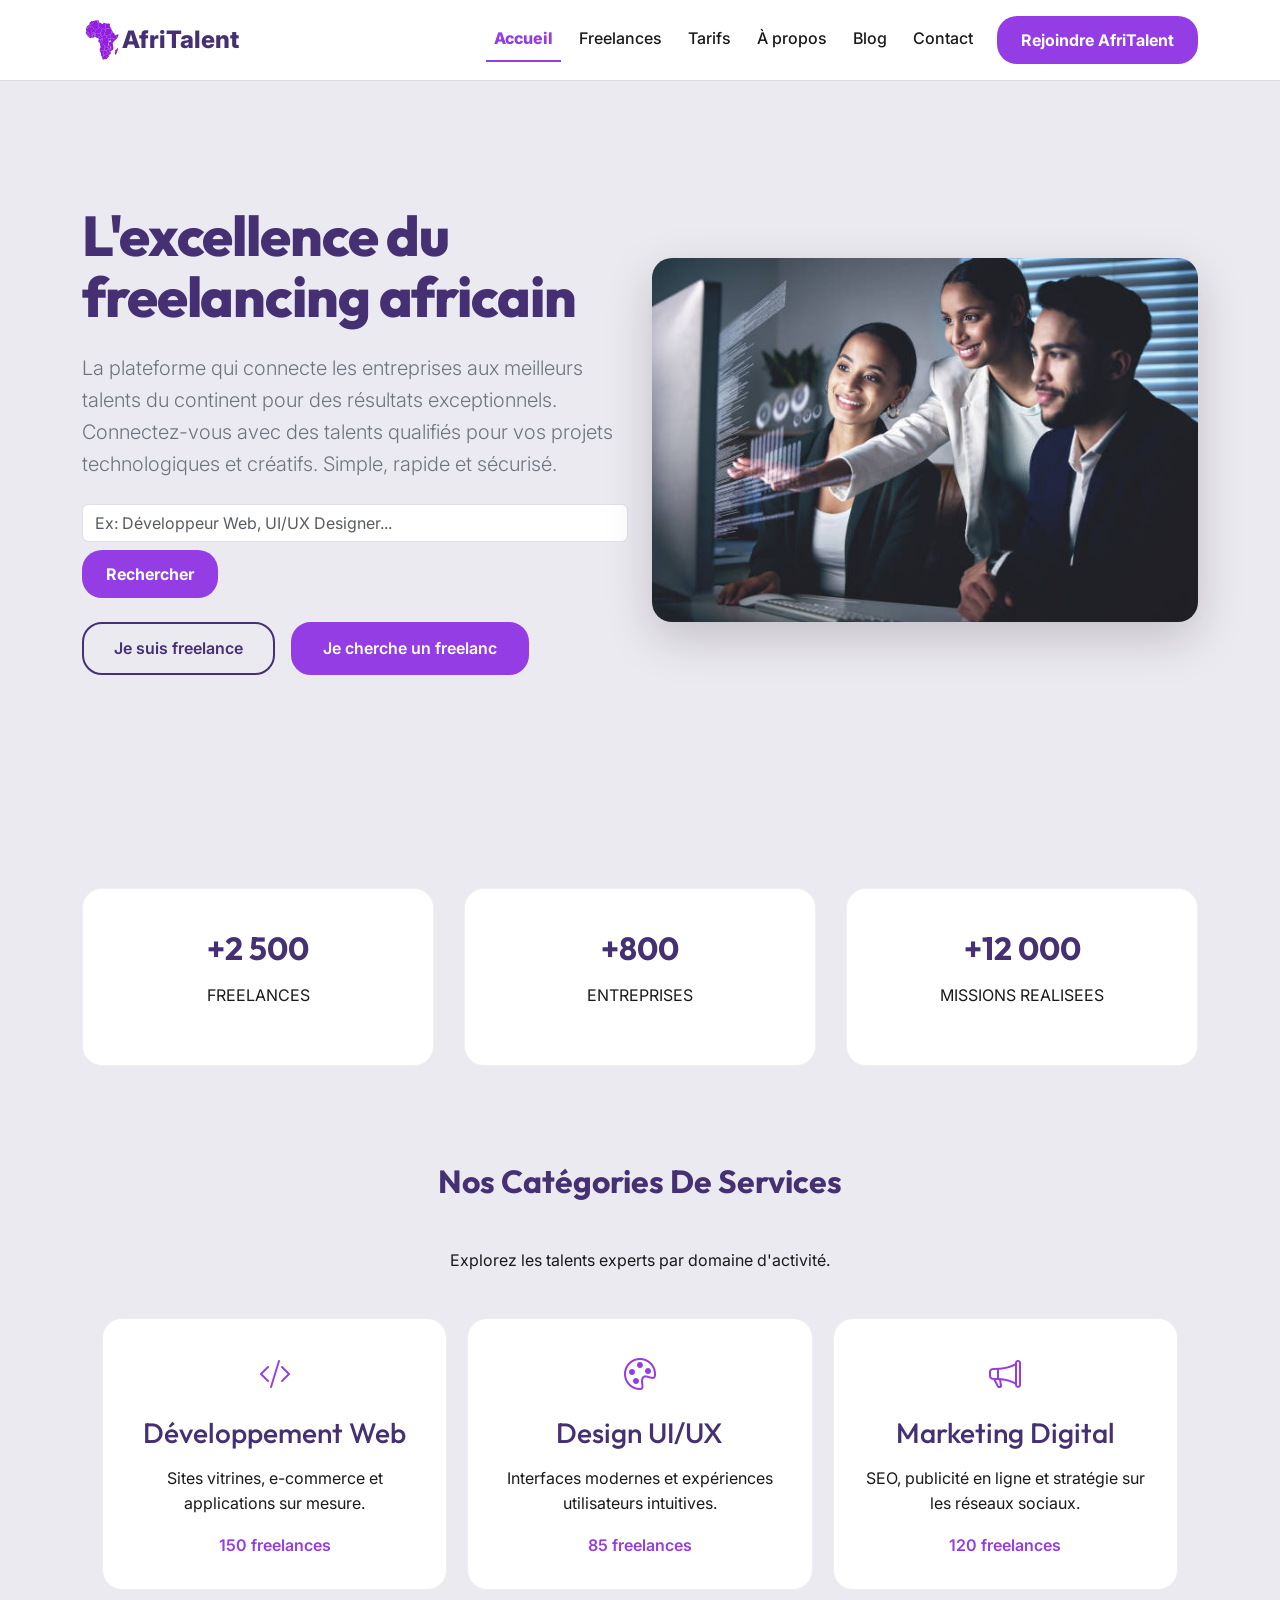
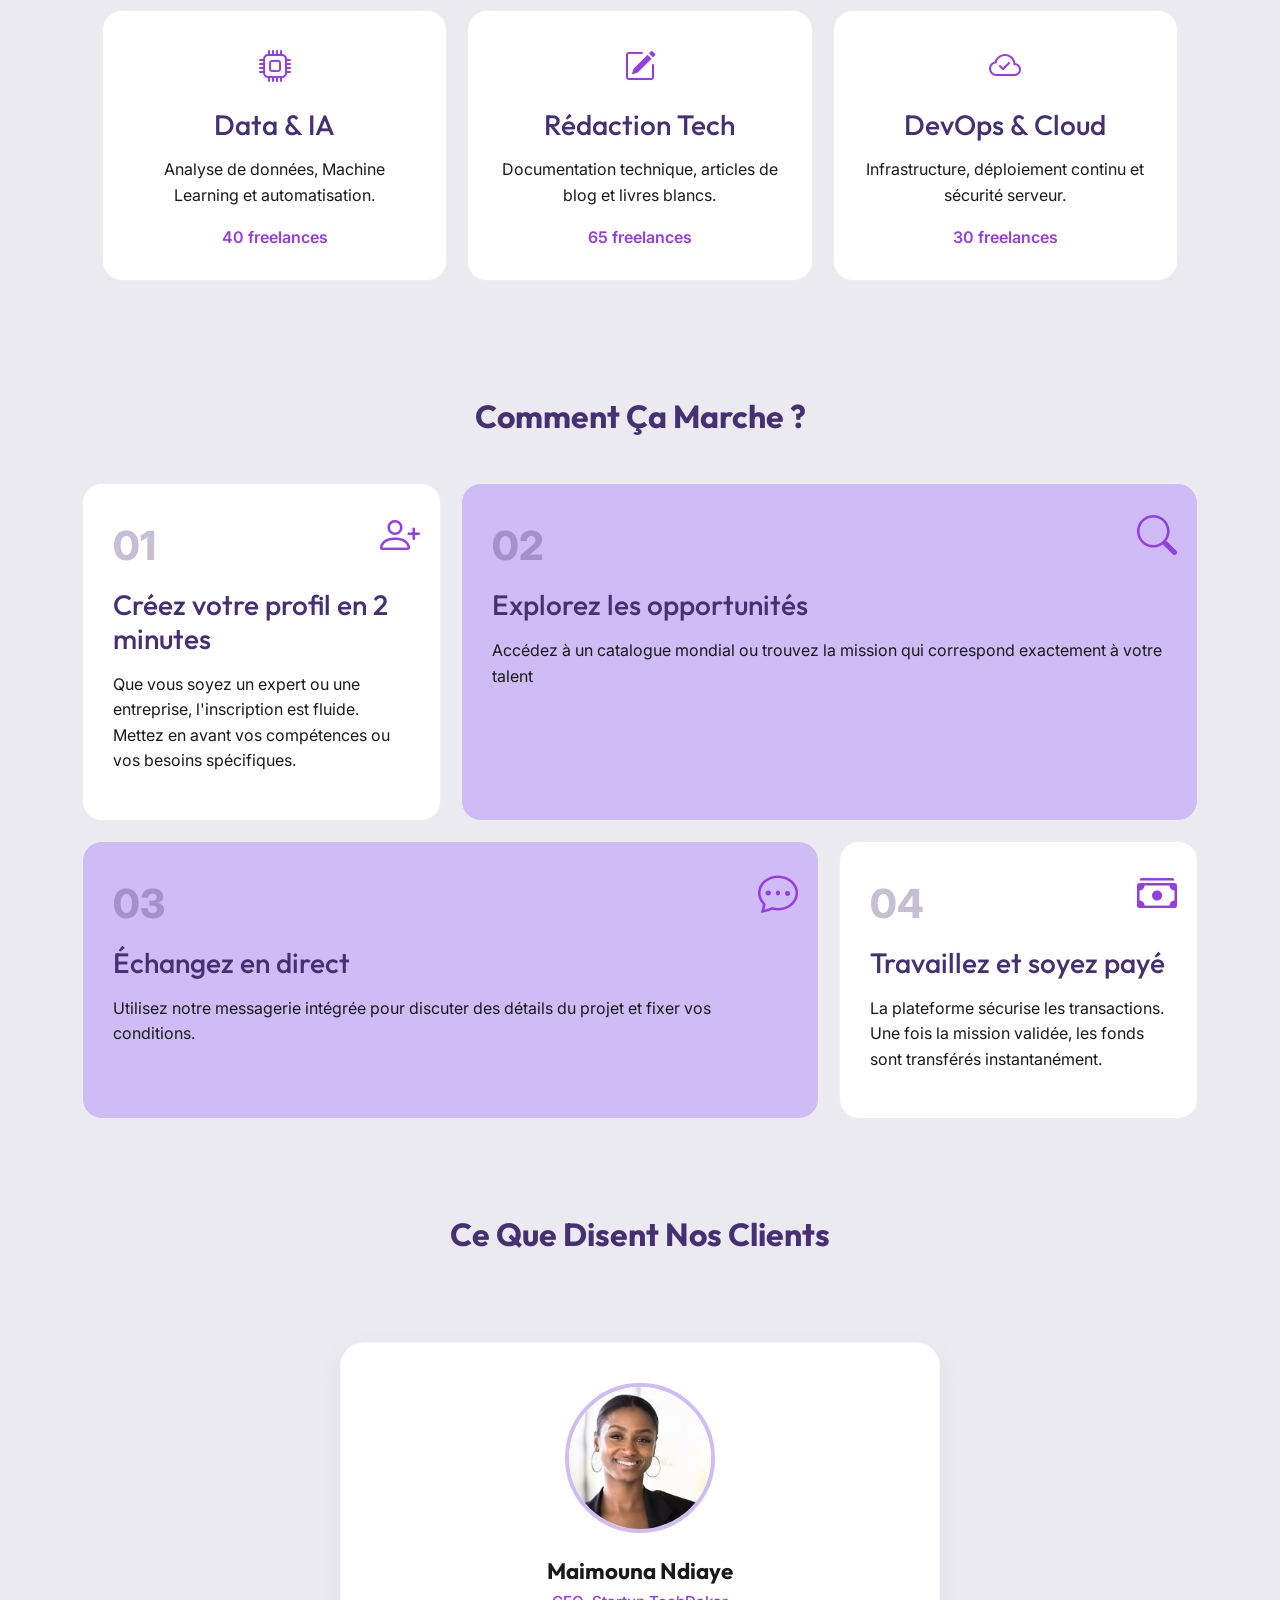
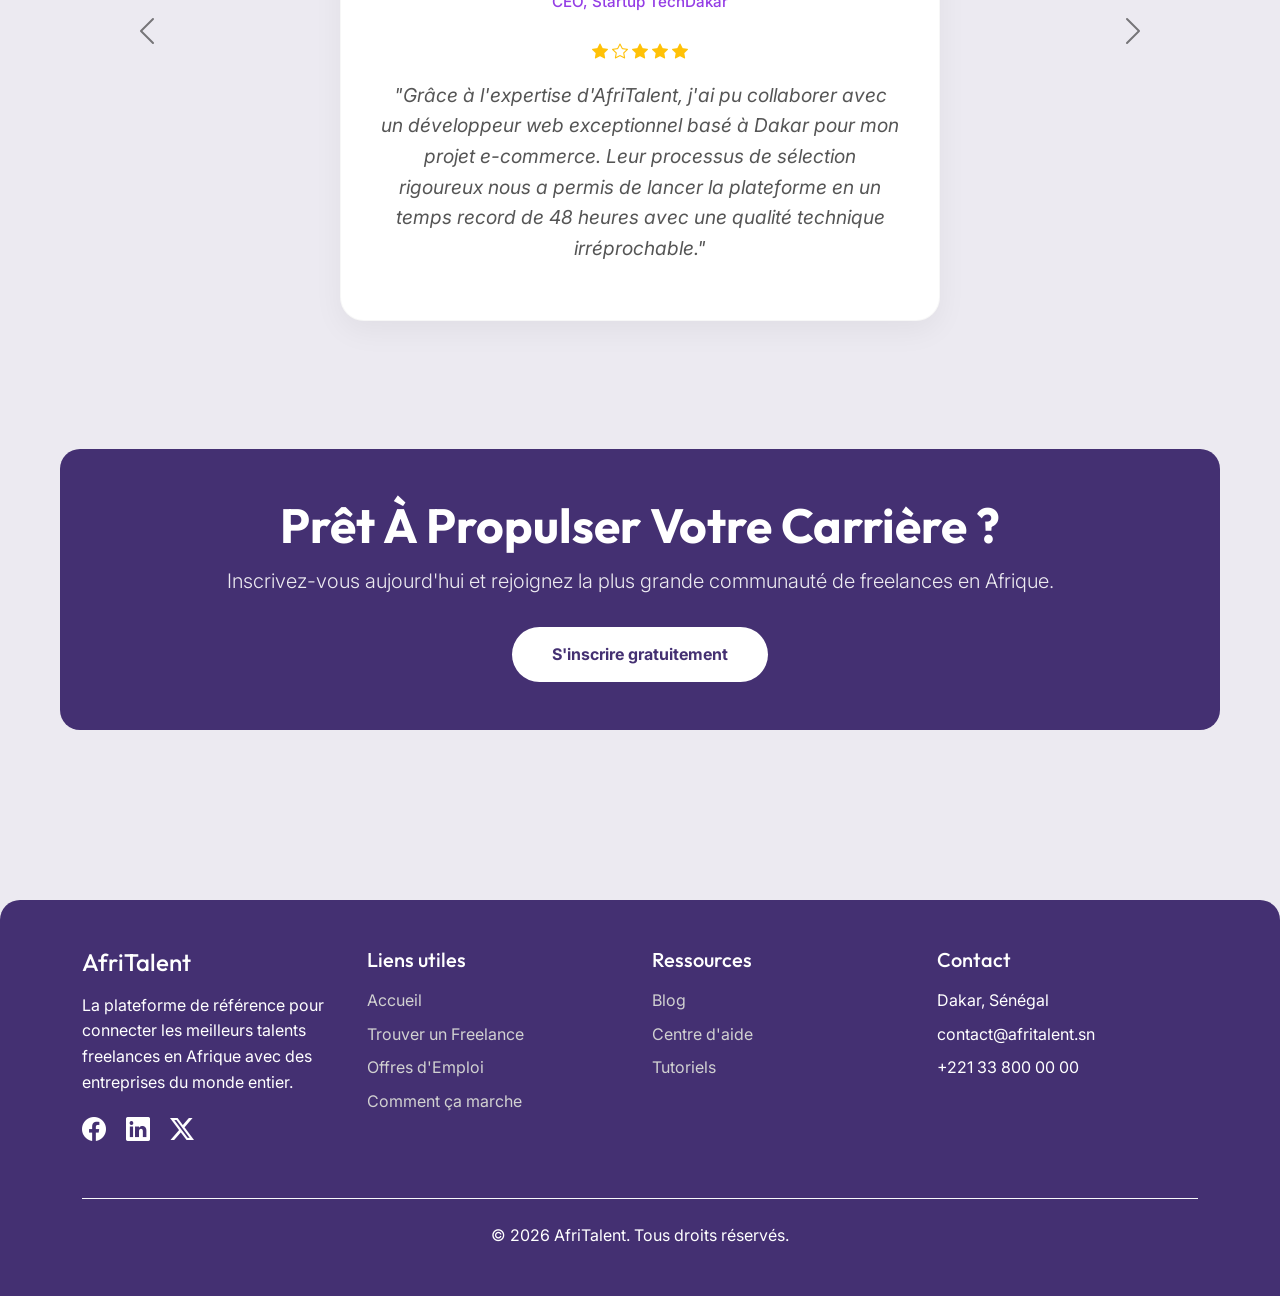
==== commit 256d0c25: "css : responsive design mobile et tablette, media queries" ====
--- a/index.html
+++ b/index.html
@@ -49,16 +49,16 @@
                 
                 <div class="mb-4">
                     <input type="text" class="form-control mb-2" placeholder="Ex: Développeur Web, UI/UX Designer...">
-                    <button class="btn btn-primary">Rechercher</button>
+                   <button class="btn btn-primary rounded-pill px-4 py-1 fw-bold">Rechercher</button>
                 </div>
 
                 <div class="d-flex gap-3">
                     <a href="freelances.html" class="btn-afri btn-afri-outline">Je suis freelance</a>
-                    <a href="freelances.html" class="btn-afri btn-afri-outline">Je cherche un freelanc</a>
+                    <a href="freelances.html" class="btn-afri btn-afri-primary">Je cherche un freelanc</a>
                 </div>
             </div>
             <div class="col-lg-6 ms-auto">
-                <img src="images/deev.jpg" alt="Image de bienvenue AfriTalent" class="img-fluid rounded-4 shadow-lg tilt-image">
+                <img src="images/image2.jpg" alt="Image de bienvenue AfriTalent" class="img-fluid rounded-4 shadow-lg tilt-image">
             </div>
         </div>
     </div>
@@ -84,7 +84,7 @@
 </section>
             <!--Nos categories-->
             <section id="services" class="py-5">
-    <div class="container">
+    <div class="container text-center">
         <h2 class="text-center mb-5">Nos catégories de services</h2>
         <p class="text-center mb-4">Explorez les talents experts par domaine d'activité.</p>
             <div class="bento-grid">
@@ -172,7 +172,7 @@
    <section id="testimonials" class="py-5">
     <h2 class="text-center mb-5">Ce que disent nos clients</h2>
     
-    <div id="testimonialCarousel" class="carousel slide" data-bs-ride="carousel">
+    <div id="testimonialCarousel" class="carousel slide" data-bs-ride="carousel" data-bs-interval="5000">
         <div class="carousel-inner">
             
             <div class="carousel-item active">
@@ -286,6 +286,7 @@
         <a href="#" class="btn-custom">S'inscrire gratuitement</a>
     </div>
 </section>
+
 </main>
             <!-- Foter-->
     <footer class="footer-section py-5">
--- a/css/style.css
+++ b/css/style.css
@@ -1,7 +1,7 @@
 /* --- 1. VARIABLES CSS (Configuration globale) --- */
 :root {
     --color-primary: #443072;    /* Indigo profond pour les titres */
-    --color-secondary: #9937ef;  /* Violet vif pour l'action */
+    --color-secondary:#943de5;  /* Violet vif pour l'action */
     --color-accent: #cfbbf5;     /* Mauve clair pour les fonds */
     --color-bg: #eceaf1;         /* Fond général du site */
     --color-text: #1a1a1a;       /* Texte sombre */
@@ -170,8 +170,6 @@
 .hero{
     min-height: 80vh; /*centrer verticalement le contenu*/
 }
-/* --- 10. FOOTER --- */
-
 /* --- AJOUTS POUR COMMIT 4 --- */
 
 /* 1. Hero Asymétrique */
@@ -195,7 +193,7 @@
     border-radius: var(--rayon-bordure);
 }
 
-/* Optionnel : Si tu veux garder un petit effet, on peut mettre un zoom au survol */
+/* mettre un zoom au survol */
 .tilt-image:hover {
     transform: scale(1.03); /* L'image s'agrandit légèrement au lieu de pivoter */
 }
@@ -214,7 +212,7 @@
     gap: 20px;
     padding: 20px;
 }
-
+/*NOS CATEGORIES DE SERVICES*/
 /* Style de chaque carte */
 .bento-card {
     background-color: white;
@@ -237,7 +235,7 @@
 }
 .freelance-count {
     font-weight: 600;
-    color: var(--color-secondary);
+    color: var(--color-secondary);  
     display: block;
     margin-top: 15px;
 }
@@ -301,7 +299,7 @@
 .step-card i {
     display: block;
     margin-bottom: 15px;
-    color: var(--color-secondary); /* Utilisation de ta couleur secondaire */
+    color: var(--color-secondary); /* Utilisation de ma couleur secondaire */
     transition: transform 0.3s ease;
 }
 
@@ -480,4 +478,146 @@
 .social-icons a:hover {
     transform: translateY(-5px); /* Petit effet de rebond au survol */
     opacity: 0.8;
+}
+
+/* Freelance.html */
+.freelance-card img {
+    width: 100%;           /* L'image prend toute la largeur de la carte */
+    height: 200px;         /* Hauteur fixe pour tout le monde */
+    object-fit: cover;     /* La photo est recadrée proprement pour remplir l'espace */
+    object-position: center; /* Centre la mise au point sur l'image */
+}
+/* Taris.html*/
+/* applique la couleur Indigo aux textes */
+.text-afri, .text-primary { 
+    color: var(--color-primary) !important; 
+}
+/* Pour s'assurer que les cartes ont bien les bordures arrondies */
+.rounded-4 {
+    border-radius: 20px !important;
+}
+
+/* Ajustement pour que l'en-tête bleu soit bien intégré */
+.card {
+    border-radius: 20px !important;
+}
+/* Applique la couleur Violet aux boutons pleins */
+.btn-primary, .btn-afri-custom { 
+    background-color: var(--color-secondary) !important; 
+    border-color: var(--color-secondary) !important; 
+    color: white !important;
+}
+
+/* Applique les couleurs aux boutons "outline" */
+.btn-outline-primary { 
+    color: var(--color-primary) !important; 
+    border-color: var(--color-primary) !important; 
+}
+.btn-outline-primary:hover { 
+    background-color: var(--color-primary) !important; 
+    color: white !important; 
+}
+
+/* Applique la couleur aux bordures */
+.border-primary, .border-afri { 
+    border-color: var(--color-primary) !important; 
+}
+
+/* Harmonisation des icônes de liste */
+.bi-check, .bi-check-circle-fill { 
+    color: var(--color-secondary) !important; 
+}
+
+/* Harmonisation de l'accordéon */
+.accordion-button:not(.collapsed) {
+    background-color: var(--color-accent) !important;
+    color: var(--color-primary) !important;
+}
+.accordion-button:focus {
+    box-shadow: 0 0 0 0.25rem var(--color-accent) !important;
+}
+/* 1. Pour les tablettes (écrans de 768px et plus) */
+@media (min-width: 768px) {
+    /* Exemple : réduire un peu la taille des titres pour tablette */
+    h1 {
+        font-size: 2.5rem;
+    }
+}
+
+/* 2. Pour les ordinateurs (écrans de 992px et plus) */
+@media (min-width: 992px) {
+    /* Exemple : ajouter plus de marges sur les côtés du contenu */
+    .container {
+        max-width: 1140px;
+    }
+}
+
+/* 3. Pour les petits écrans / mobiles (moins de 768px) */
+@media (max-width: 767px) {
+    /* Exemple : forcer le texte à être centré sur mobile */
+    .text-afri {
+        text-align: center;
+    }
+    
+    /* Réduire l'espacement sur mobile pour ne pas perdre de place */
+    .py-5 {
+        padding-top: 2rem !important;
+        padding-bottom: 2rem !important;
+    }
+}
+/*"J'ai utilisé des media queries dans mon fichier style.css pour compléter le système de grille de Bootstrap.
+ Cela me permet de personnaliser
+ le comportement de certains éléments spécifiques (marges, tailles de texte) 
+ pour garantir une expérience utilisateur parfaite sur tous les types d'écrans."*/
+ /* --- CORRECTION POUR LE FOND DES CARTES --- */
+
+/* Classe pour l'en-tête bleu/violet de la carte Business */
+.bg-afri-secondary {
+    background-color: var(--color-secondary) !important;
+}
+
+/* Classe pour la bordure indigo */
+.border-afri-primary {
+    border: 2px solid var(--color-primary) !important;
+}
+
+/* Classe pour le bouton de la carte Business */
+.btn-afri-fill {
+    background-color: var(--color-secondary) !important;
+    border-color: var(--color-secondary) !important;
+    color: white !important;
+}
+/* --- COMPOSANTS SECTION POURQUOI CHOISIR --- */
+.section-title { color: var(--color-primary); }
+.text-accent { color: var(--color-secondary); }
+
+.feature-card {
+    padding: 2rem;
+    border-radius: var(--rayon-bordure);
+    background-color: #f8f9fa;
+    transition: 0.3s;
+}
+.feature-card:hover { transform: translateY(-5px); box-shadow: 0 10px 20px rgba(0,0,0,0.05); }
+.feature-card i { color: var(--color-primary); margin-bottom: 1rem; display: block; }
+.feature-card h4 { font-weight: bold; margin-bottom: 0.5rem; }
+
+/* Bento Grid Statistiques */
+.stat-card-primary { background-color: var(--color-primary); color: white; padding: 3rem; border-radius: var(--rayon-bordure); height: 100%; text-align: center; }
+.stat-card-secondary { background-color: var(--color-secondary); color: white; padding: 3rem; border-radius: var(--rayon-bordure); height: 100%; text-align: center; }
+.stat-card-dark { background-color: #212529; color: white; padding: 3rem; border-radius: var(--rayon-bordure); height: 100%; text-align: center; }
+.stat-card-light { background-color: #ffffff; border: 1px solid #dee2e6; padding: 3rem; border-radius: var(--rayon-bordure); height: 100%; text-align: center; color: var(--color-primary); }
+
+/* CTA Rejoignez l'aventure */
+.cta-join-adventure {
+    background-color: var(--color-primary);
+    color: white;
+    padding: 4rem;
+    border-radius: 2rem;
+    text-align: center;
+}
+.cta-join-adventure h2 { color: white !important; font-weight: bold; }
+/* Chiffres en blanc forcé */
+.text-white-force {
+    color: white !important;
+    font-weight: bold;
 }
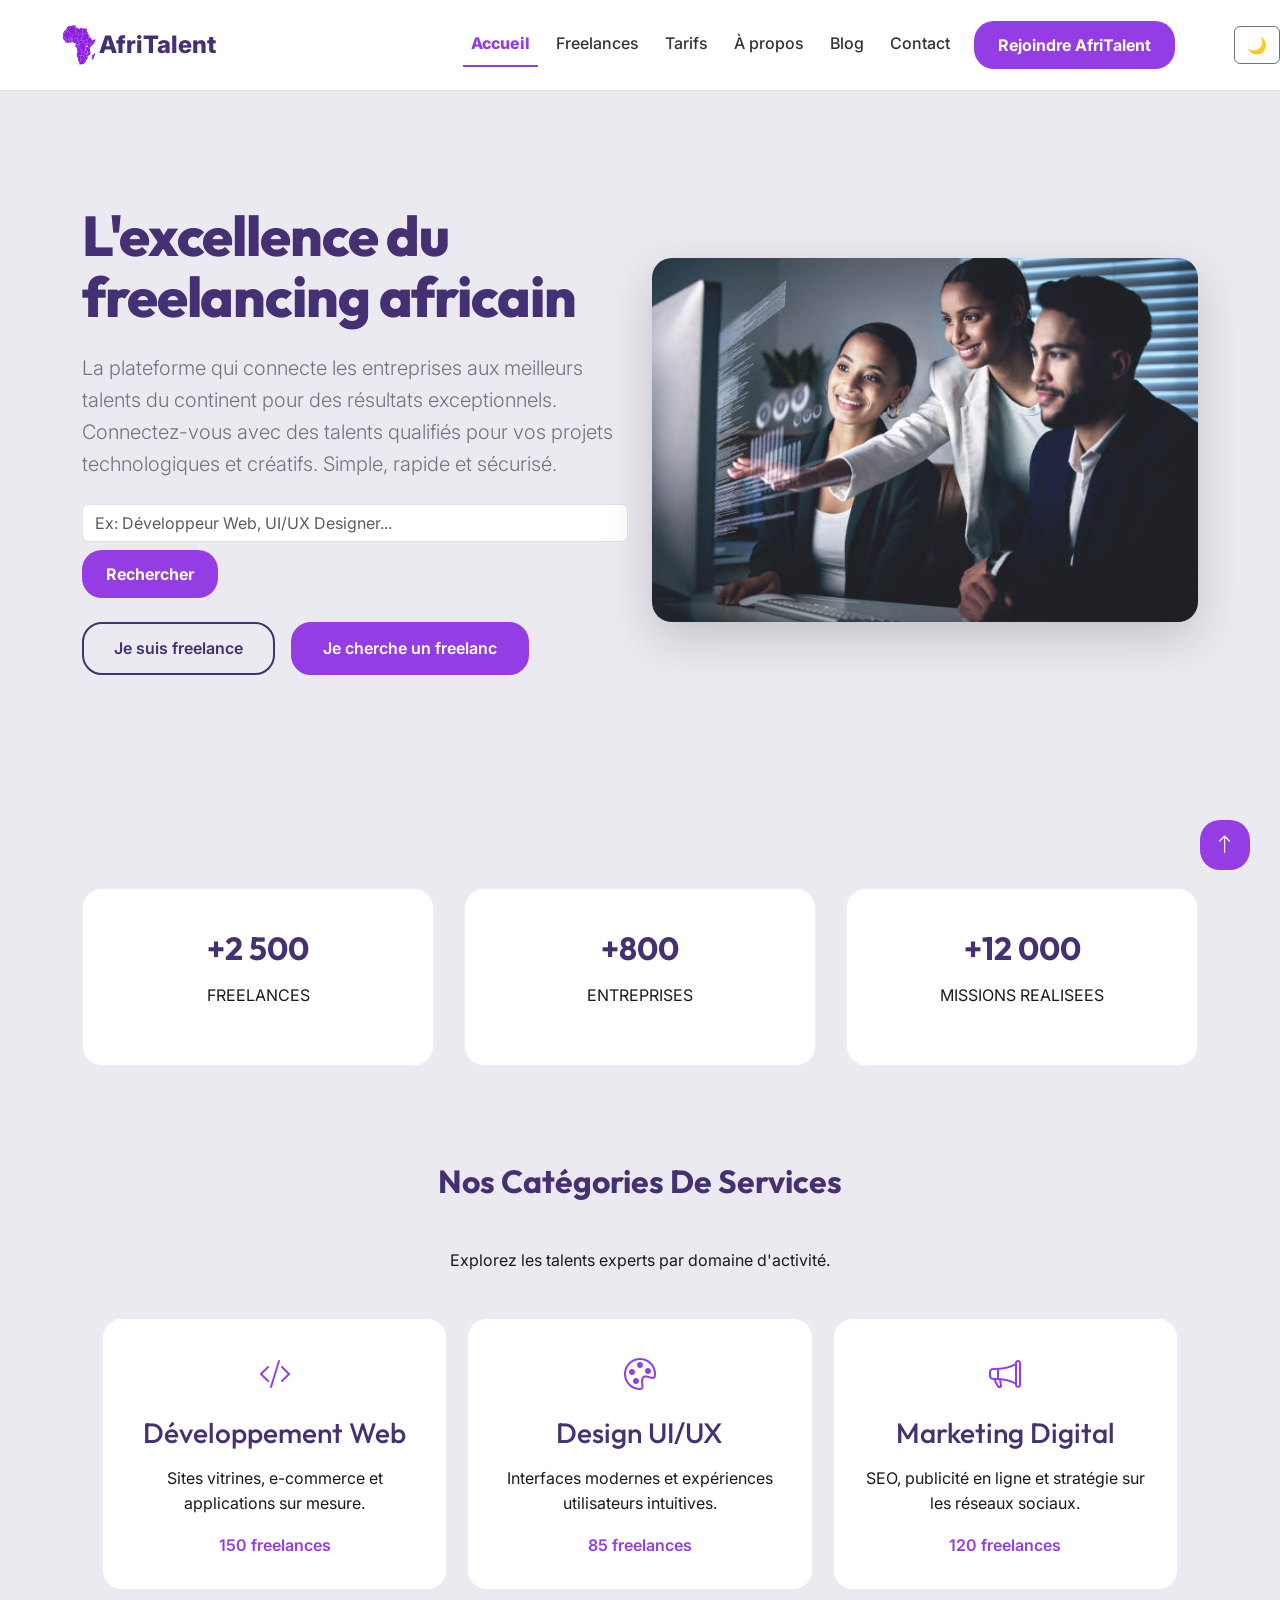
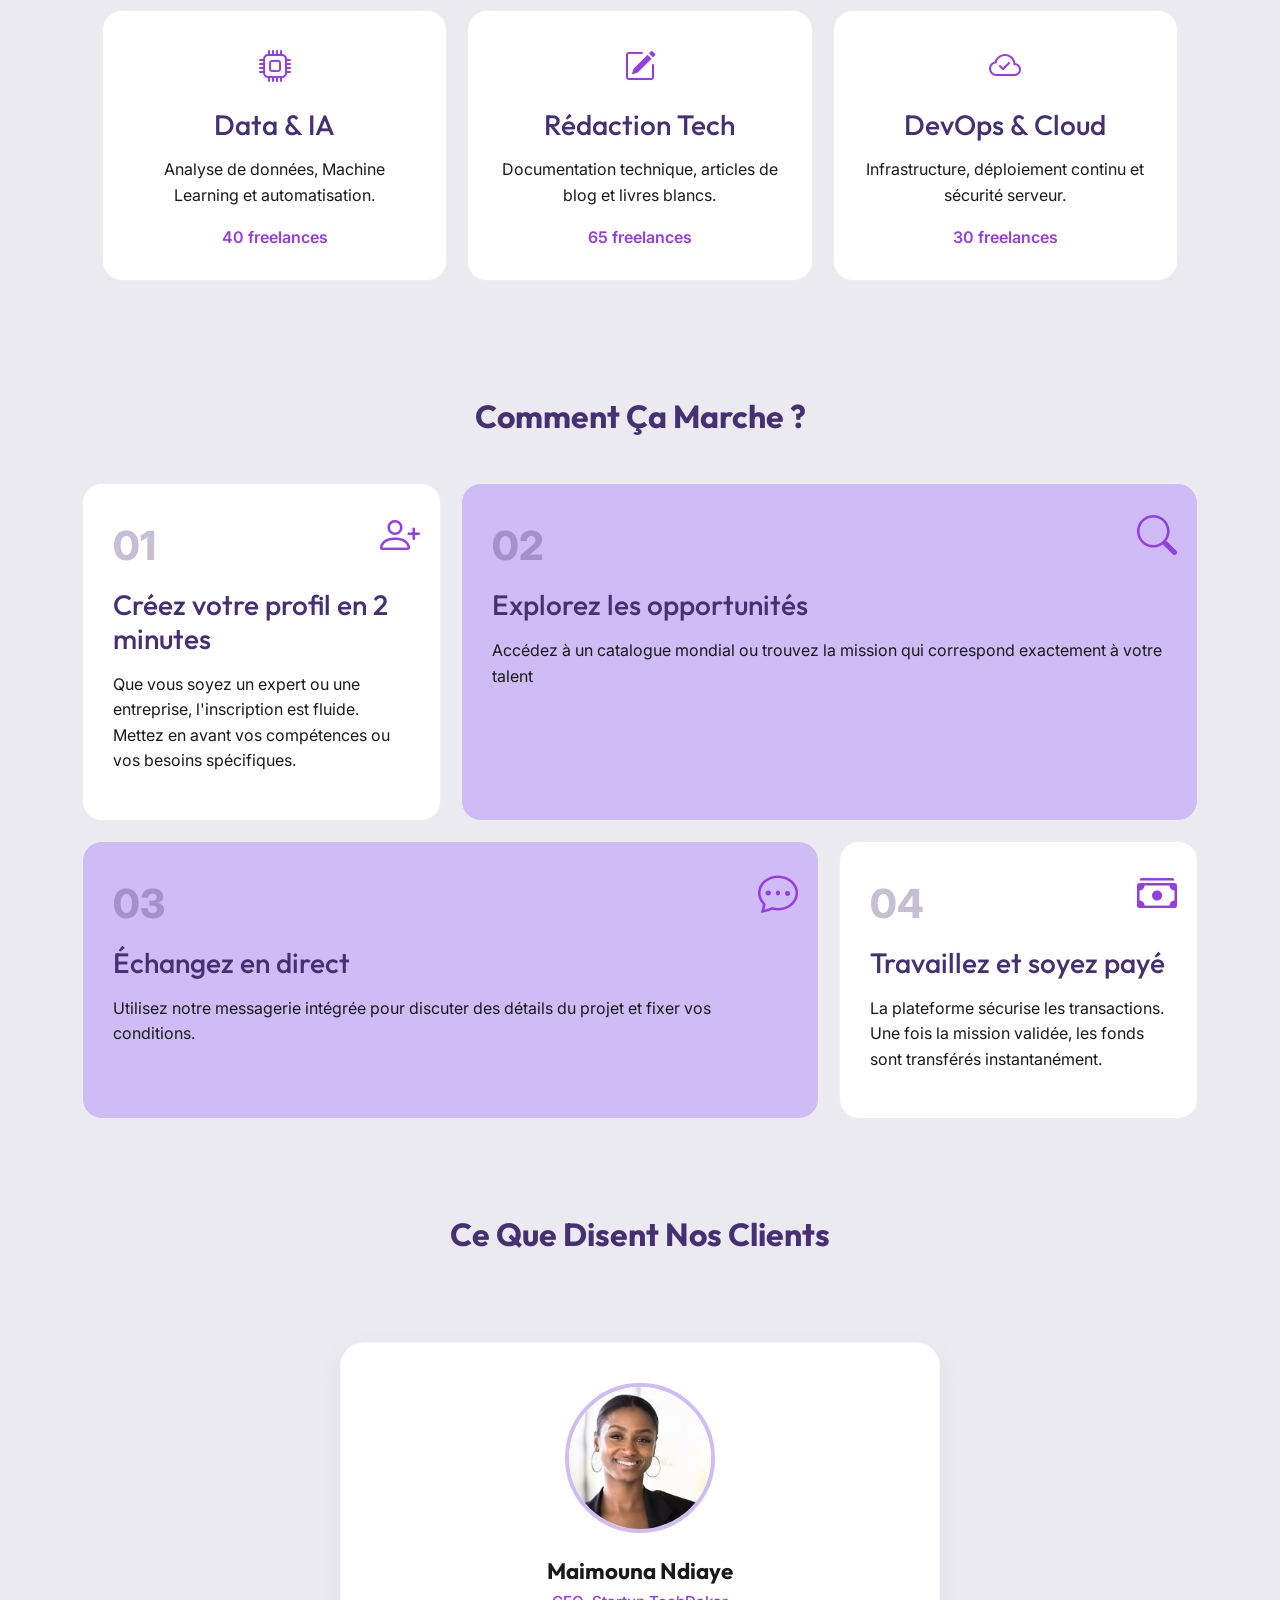
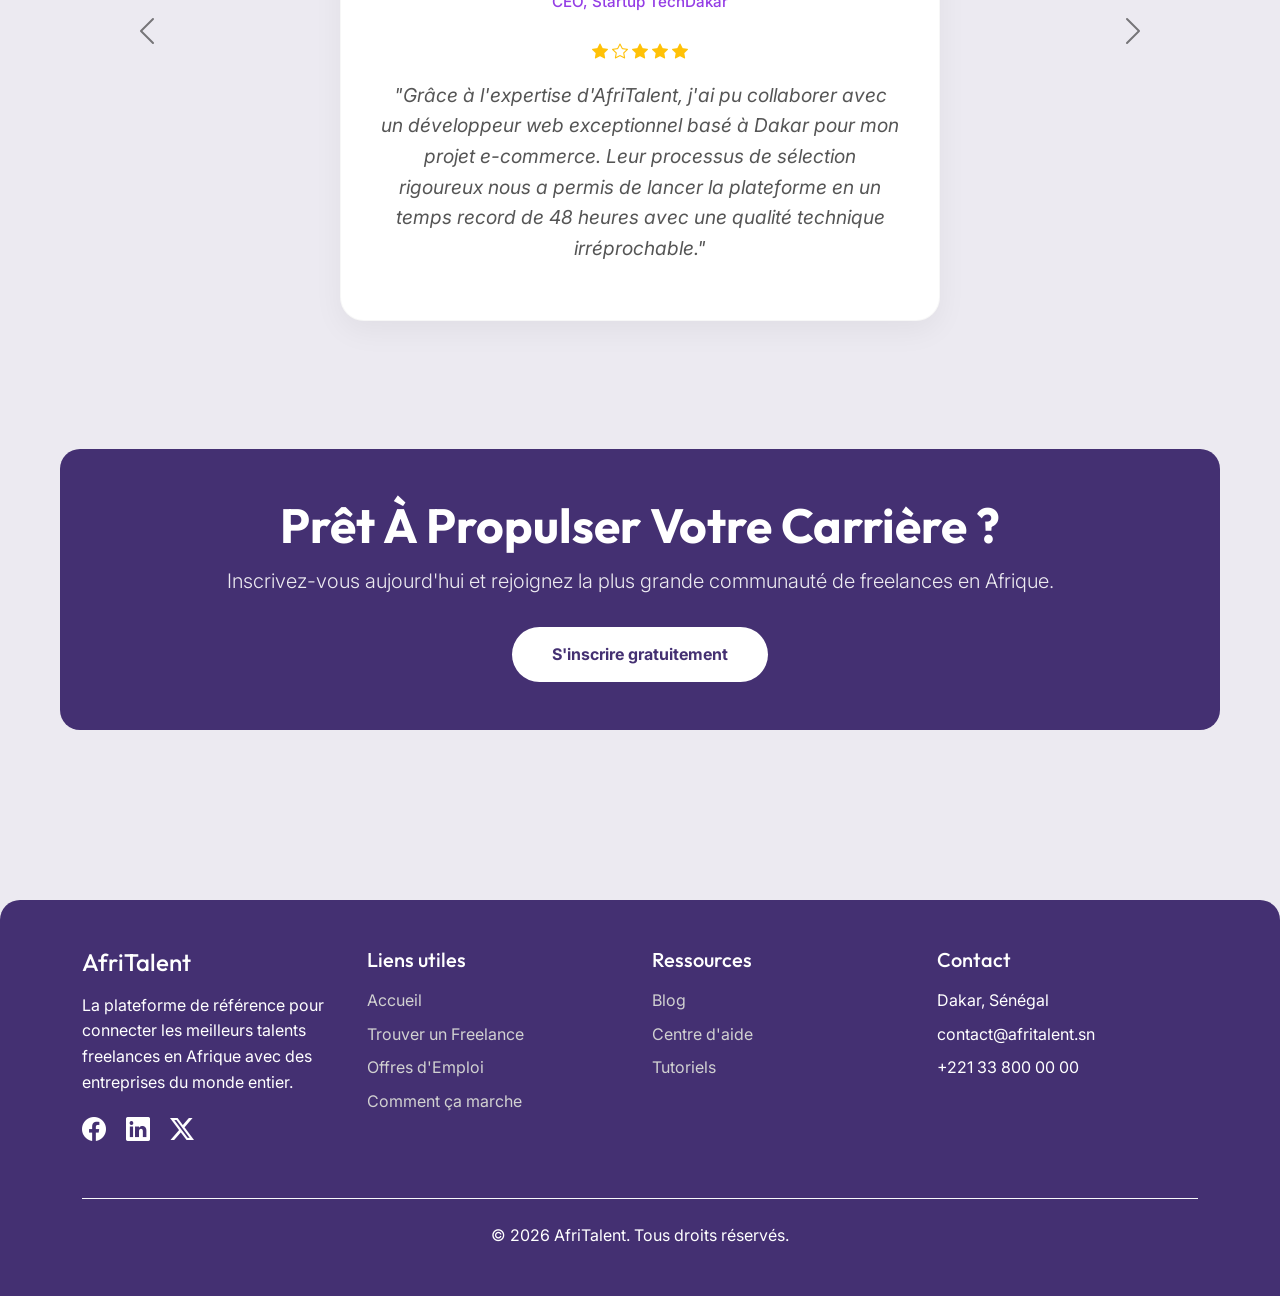
==== commit 8f318154: "js : dark mode avec localStorage, navbar dynamique au scroll" ====
--- a/index.html
+++ b/index.html
@@ -36,6 +36,7 @@
                     <a href="#" class="btn btn-primary ms-lg-3 fw-bold">Rejoindre AfriTalent</a>
                 </div>
             </div>
+                <button id="theme-toggle" class="btn btn-outline-secondary">🌙</button>
         </nav>
     </header>
             <!-- Section Hero -->
@@ -335,6 +336,9 @@
             <p class="mb-0">&copy; 2026 AfriTalent. Tous droits réservés.</p>
         </div>
     </div>
+    <a href="#" id="back-to-top" class="btn btn-primary" title="Retour en haut">
+    <i class="bi bi-arrow-up"></i>
+</a>
 </footer>
 
     <script src="https://cdn.jsdelivr.net/npm/bootstrap@5.3.0/dist/js/bootstrap.bundle.min.js"></script> 
--- a/css/style.css
+++ b/css/style.css
@@ -1,13 +1,264 @@
 /* --- 1. VARIABLES CSS (Configuration globale) --- */
 :root {
     --color-primary: #443072;    /* Indigo profond pour les titres */
-    --color-secondary:#943de5;  /* Violet vif pour l'action */
+    --color-secondary: #943de5;  /* Violet vif pour l'action */
     --color-accent: #cfbbf5;     /* Mauve clair pour les fonds */
     --color-bg: #eceaf1;         /* Fond général du site */
     --color-text: #1a1a1a;       /* Texte sombre */
     --rayon-bordure: 20px;       /* Arrondi des éléments */
     --font-heading: 'Outfit', sans-serif;
     --font-body: 'Inter', sans-serif;
+}
+
+/* --- AJOUT POUR LE DARK MODE (À mettre après ton :root actuel) --- */
+
+/* Thème Sombre */
+body.dark-mode {
+    --color-primary: #cfbbf5;   /* Plus clair pour contraster sur fond sombre */
+    --color-secondary: #b873ff;
+    --color-accent: #2d2640;    /* Sombre et discret */
+    --color-bg: #1d0f20;        /* Fond noir/gris très foncé */
+    --color-text: #eceaf1;      /* Texte clair */
+}
+/* --- MISE À JOUR DU BODY POUR LA TRANSITION --- */
+body {
+    font-family: var(--font-body);
+    background-color: var(--color-bg);
+    color: var(--color-text);
+    line-height: 1.6;
+    overflow-x: hidden;
+    /* Ajoute cette ligne pour une transition fluide quand tu bascules le mode */
+    transition: background-color 0.4s ease, color 0.4s ease;
+}
+/* 1. Navbar : Adaptation intelligente */
+body.dark-mode .navbar {
+    background-color: var(--color-bg) !important;
+}
+
+/* 2. Cartes : Adaptation sans forcer les couleurs internes */
+body.dark-mode .bento-card, 
+body.dark-mode .step-card,
+body.dark-mode .card {
+    background-color: #1e1e1e !important; /* Fond sombre pour les cartes */
+    border: 1px solid #333 !important;
+}
+
+/* 3. Texte dans les cartes : on ne touche qu'aux titres et paragraphes */
+body.dark-mode .bento-card h3,
+body.dark-mode .bento-card p,
+body.dark-mode .card-text {
+    color: var(--color-text) !important; /* Utilise la variable dark-mode définie dans ton :root */
+}
+
+/* 4. Lien actif : On protège le mauve peu importe le mode */
+.navbar-nav .nav-link.active {
+    color: var(--color-secondary) !important;
+    border-bottom: 2px solid var(--color-secondary);
+}
+/* Ciblage spécifique des chiffres dans les cartes de statistiques */
+body.dark-mode .stat-card,
+body.dark-mode .stat-card-light,
+body.dark-mode .bento-card {
+    background-color: #1e1e1e !important; /* Fond sombre */
+    border: 1px solid #333 !important;
+}
+
+/* On force la couleur des chiffres et du texte à l'intérieur */
+body.dark-mode .stat-card h2,
+body.dark-mode .stat-card h3,
+body.dark-mode .stat-card span,
+body.dark-mode .stat-card p {
+    color: #ffffff !important; 
+}
+/* --- Adaptation des témoignages pour le mode sombre --- */
+/* --- Correction pour le Dark Mode : Cible bien la classe .testimonial-card --- */
+body.dark-mode .testimonial-card {
+    background-color: #1e1e1e !important; 
+    border: 1px solid #333 !important;
+    padding: 20px; /* Ajoute un peu d'espace si besoin */
+    border-radius: 10px;
+}
+
+/* On force le texte à être blanc à l'intérieur de la carte */
+body.dark-mode .testimonial-card h3, 
+body.dark-mode .testimonial-card p, 
+body.dark-mode .testimonial-card .role {
+    color: #ffffff !important;
+}
+
+/* Correction pour le bouton CTA qui est juste après */
+body.dark-mode .cta-section {
+    background-color: #121212 !important;
+}
+
+body.dark-mode .cta-title {
+    color: #ffffff !important;
+}
+/* --- Correction du Hero de la page Freelances --- */
+body.dark-mode #header-freelances {
+    background-color: #121212 !important; /* Force le noir */
+}
+
+/* On cible les textes pour qu'ils deviennent blancs */
+body.dark-mode #header-freelances h1,
+body.dark-mode #header-freelances p,
+body.dark-mode #header-freelances span {
+    color: #ffffff !important;
+}
+
+/* Si tu veux que le texte "Communauté AfriTalent" reste mauve pour le style */
+body.dark-mode #header-freelances .text-primary {
+    color: var(--color-secondary) !important; 
+}
+/* --- Correction de la section FAQ pour le mode sombre --- */
+
+/* 1. Fond de la section */
+body.dark-mode .bg-white {
+    background-color: #121212 !important;
+}
+
+/* 2. Accordéon (les éléments de la liste) */
+body.dark-mode .accordion-item {
+    background-color: #1e1e1e !important;
+    border: 1px solid #333 !important;
+}
+
+/* 3. Boutons de l'accordéon */
+body.dark-mode .accordion-button {
+    background-color: #1e1e1e !important;
+    color: #ffffff !important;
+}
+
+/* 4. Texte à l'intérieur de l'accordéon */
+body.dark-mode .accordion-body, 
+body.dark-mode .accordion-body strong {
+    color: #cccccc !important; /* Un gris clair pour la lisibilité */
+}
+
+/* 5. Titres de la section */
+body.dark-mode h2, 
+body.dark-mode p {
+    color: #ffffff !important;
+}
+/* --- Correction des cartes de tarifs en mode sombre --- */
+
+/* 1. Fond des cartes */
+body.dark-mode .card {
+    background-color: #1e1e1e !important;
+    border-color: #333 !important;
+}
+
+/* 2. Titres des tarifs (Gratuité, BUSINESS, Entreprise) */
+body.dark-mode .card h5,
+body.dark-mode .card h2,
+body.dark-mode .card p {
+    color: #ffffff !important;
+}
+
+/* 3. Texte gris (prix, sous-titres) */
+body.dark-mode .card .text-muted {
+    color: #b3b3b3 !important;
+}
+
+/* 4. Correction du footer de la carte Business qui reste blanc */
+body.dark-mode .card-footer {
+    background-color: #1e1e1e !important;
+    border: none !important;
+}
+/* --- Correction des cartes "Pourquoi choisir" en mode sombre --- */
+
+/* 1. Fond de la section */
+body.dark-mode section.py-5.bg-white {
+    background-color: #121212 !important;
+}
+
+/* 2. Fond des cartes feature-card */
+body.dark-mode .feature-card {
+    background-color: #1e1e1e !important;
+    padding: 20px;
+    border-radius: 15px;
+    border: 1px solid #333 !important;
+}
+
+/* 3. Textes à l'intérieur des cartes */
+body.dark-mode .feature-card h4, 
+body.dark-mode .feature-card p {
+    color: #ffffff !important;
+}
+
+/* 4. Titre de la section */
+body.dark-mode .section-main-title {
+    color: #ffffff !important;
+}
+
+body.dark-mode .section-description {
+    color: #cccccc !important;
+}
+/* --- Correction de la section Valeurs Fondamentales --- */
+
+/* 1. Fond de la section (remplace le gris clair bg-light) */
+body.dark-mode section.bg-light {
+    background-color: #121212 !important;
+}
+
+/* 2. Fond des cartes de valeurs */
+body.dark-mode .card {
+    background-color: #1e1e1e !important;
+}
+
+/* 3. Textes des cartes */
+body.dark-mode .card h5 {
+    color: #ffffff !important;
+}
+
+body.dark-mode .card .text-muted {
+    color: #b3b3b3 !important; /* Gris clair pour rester lisible */
+}
+
+/* 4. Titre de la section */
+body.dark-mode h3 {
+    color: #ffffff !important;
+}
+/* --- Mode Sombre avec ta couleur #1d0f20 --- */
+
+/* 1. Fond général de la page */
+body.dark-mode, 
+body.dark-mode main {
+    background-color: #1d0f20 !important;
+}
+
+/* 2. Fond des cartes (un peu plus clair pour créer du contraste) */
+body.dark-mode .card,
+body.dark-mode section.bg-light,
+body.dark-mode section.bg-white {
+    background-color: #2d1832 !important; /* Une version légèrement éclaircie de ton violet */
+    color: #ffffff !important;
+}
+
+/* 3. Ajustement des textes dans les cartes */
+body.dark-mode .card h3,
+body.dark-mode .card h4,
+body.dark-mode .card h5,
+body.dark-mode .card p {
+    color: #ffffff !important;
+}
+
+/* 4. Champs de formulaire (plus sombres pour rester dans le thème) */
+body.dark-mode .form-control,
+body.dark-mode .form-select {
+    background-color: #3d2542 !important;
+    border: 1px solid #5a3a60 !important;
+    color: #ffffff !important;
+}
+
+/* 5. Labels (en gris clair pour ne pas fatiguer les yeux) */
+body.dark-mode label {
+    color: #d1b3d8 !important;
+}
+.card {
+    background-color: var(--color-bg); /* S'adapte automatiquement au mode sombre */
+    border: 1px solid var(--color-accent);
+    color: var(--color-text);
 }
 
 /* --- 2. RESET CSS (Normalisation) --- */
@@ -620,4 +871,62 @@
 .text-white-force {
     color: white !important;
     font-weight: bold;
+}
+/* Empêche le flash blanc au chargement en mode sombre */
+body {
+    transition: background-color 0.3s ease, color 0.3s ease;
+}
+/* Navbar par défaut (tes styles actuels) */
+.navbar {
+    transition: all 0.3s ease; /* Rend le changement fluide */
+    padding: 20px 0; /* Un peu plus grand au départ */
+}
+
+/* Classe qui sera ajoutée par JS au scroll */
+.navbar.scrolled {
+    padding: 10px 0; /* Effet "shrink" (rétrécissement) */
+    background-color: #1d0f20 !important; /* Ta couleur sombre */
+    box-shadow: 0 4px 10px rgba(0, 0, 0, 0.2); /* Ajout de l'ombre */
+}
+/* 1. Couleur des liens en MODE CLAIR (par défaut) */
+.navbar .nav-link {
+    color: #333333 !important; /* Couleur sombre pour fond clair */
+    transition: color 0.3s ease;
+}
+
+/* 2. Couleur des liens en MODE SOMBRE */
+body.dark-mode .navbar .nav-link {
+    color: #ffffff !important; /* Couleur blanche pour fond sombre */
+}
+
+/* 3. Ajustement pour la Navbar Scrolled (quand elle est violette) */
+.navbar.scrolled .nav-link {
+    color: #ffffff !important; /* Toujours blanc sur fond violet */
+}
+#back-to-top {
+    position: fixed;
+    bottom: 30px;
+    right: 30px;
+    display: none; /* Caché par défaut */
+    z-index: 9999;
+    border-radius: 50%;
+    width: 50px;
+    height: 50px;
+    text-align: center;
+    line-height: 45px;
+    font-size: 20px;
+    transition: opacity 0.3s, visibility 0.3s;
+}
+
+#back-to-top.show {
+    display: block; /* Affiché quand on ajoute la classe 'show' */
+}
+#back-to-top {
+    /* ... tes propriétés existantes ... */
+    
+    /* Ajoute ces lignes pour centrer parfaitement */
+    display: flex !important;      /* Active Flexbox */
+    justify-content: center;      /* Centre horizontalement */
+    align-items: center;          /* Centre verticalement */
+    text-decoration: none;        /* Enlève le soulignement du lien */
 }
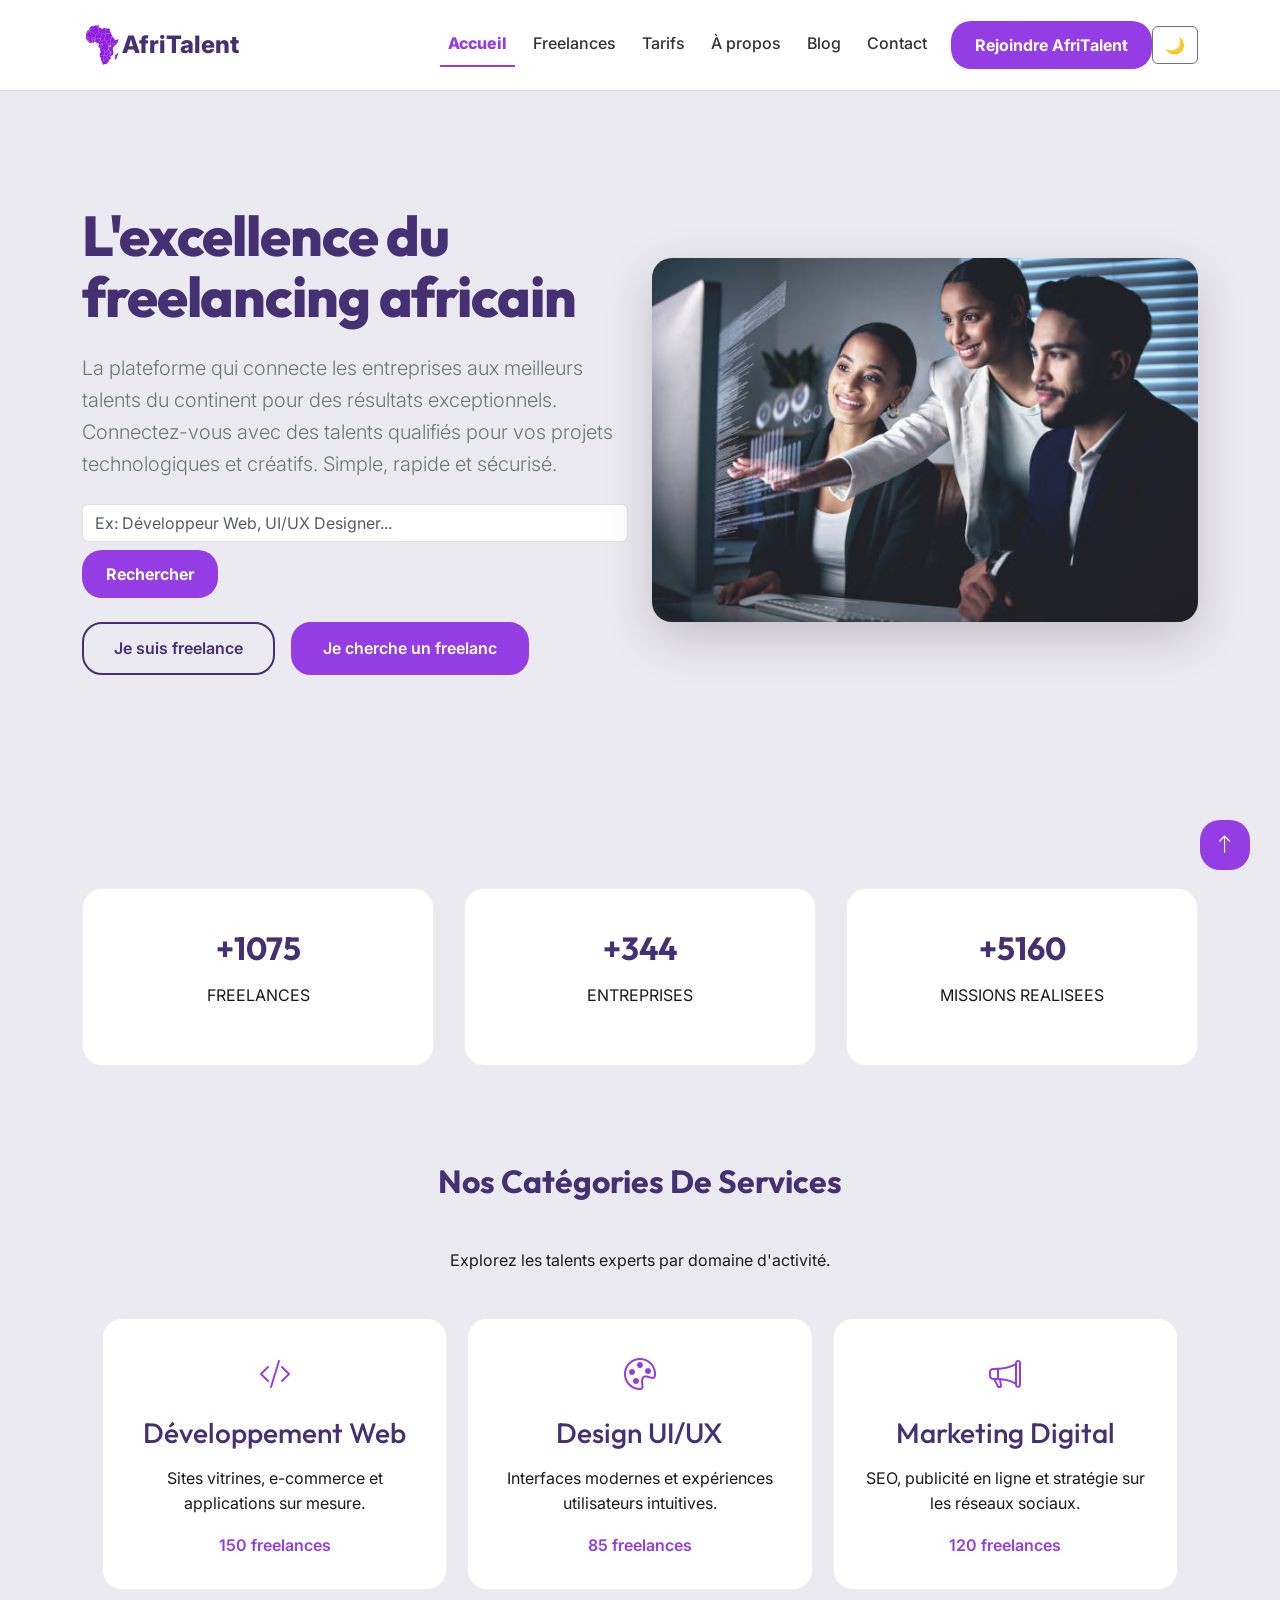
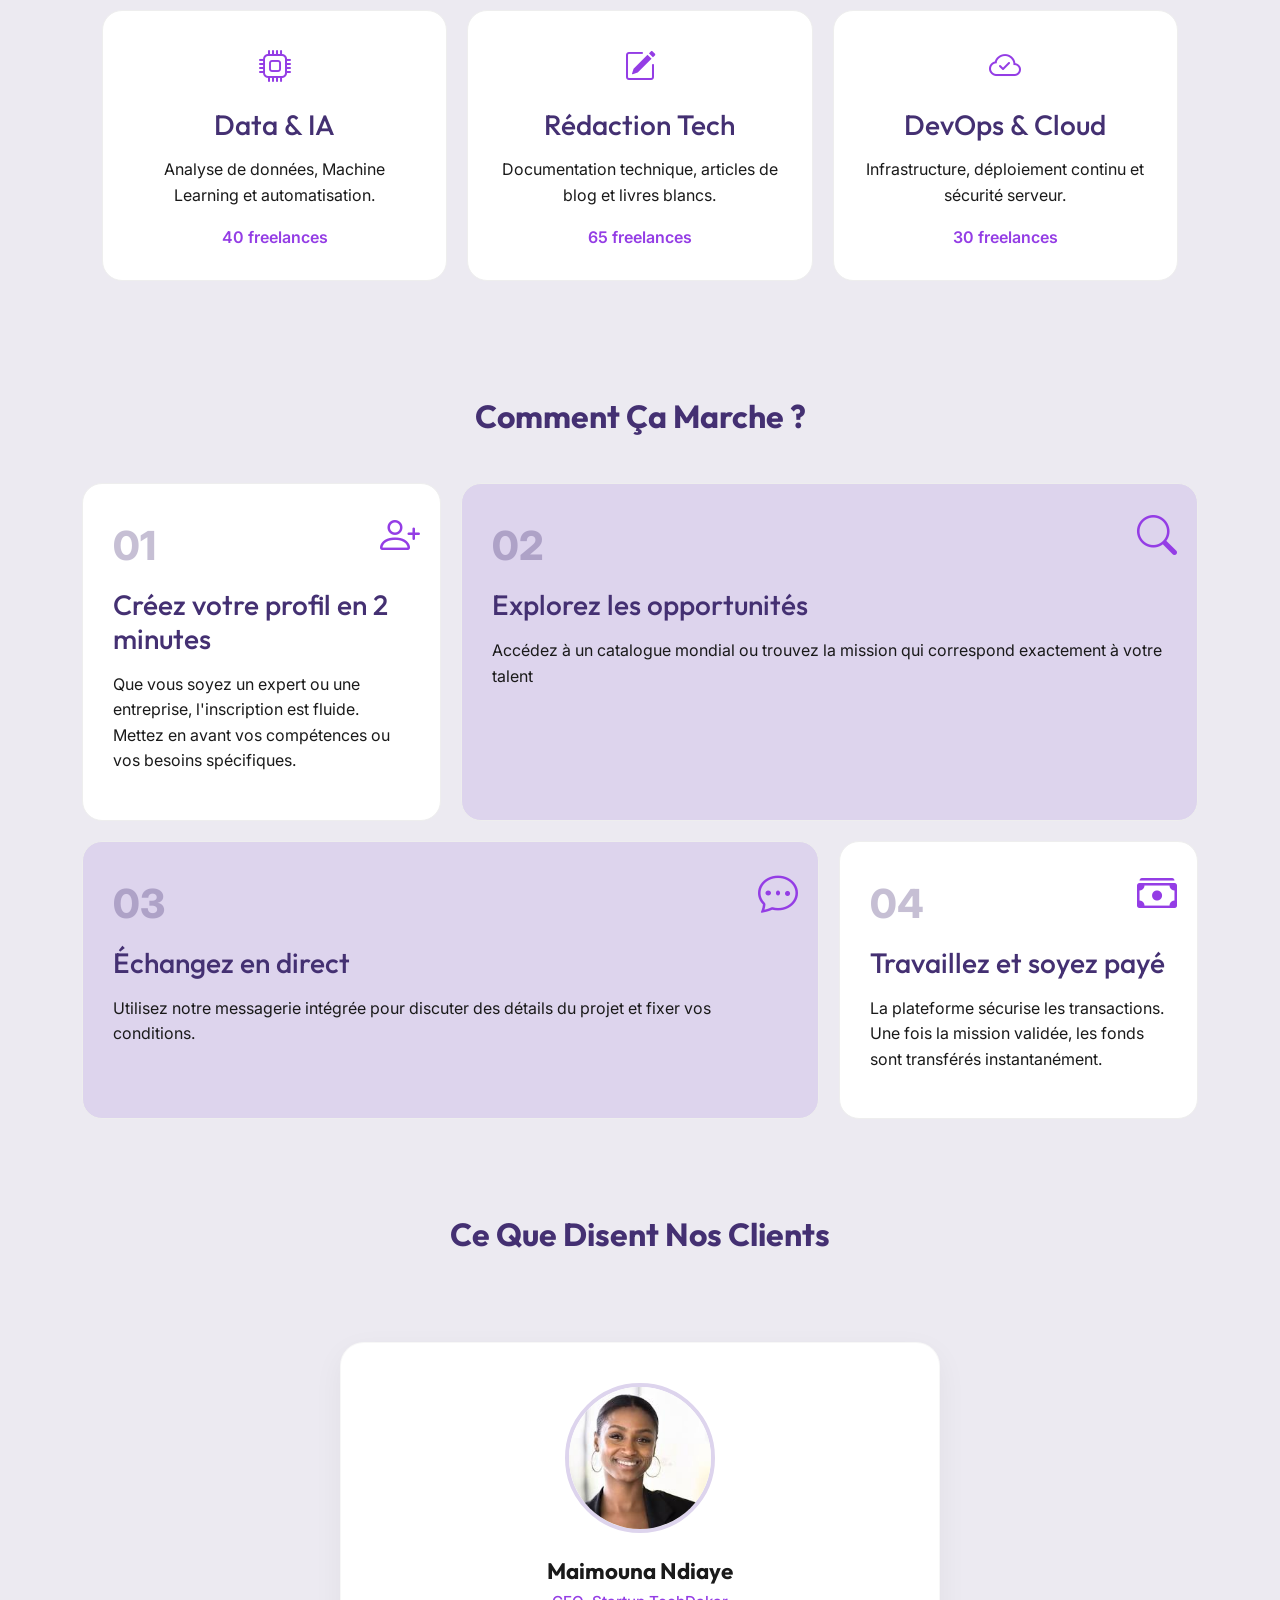
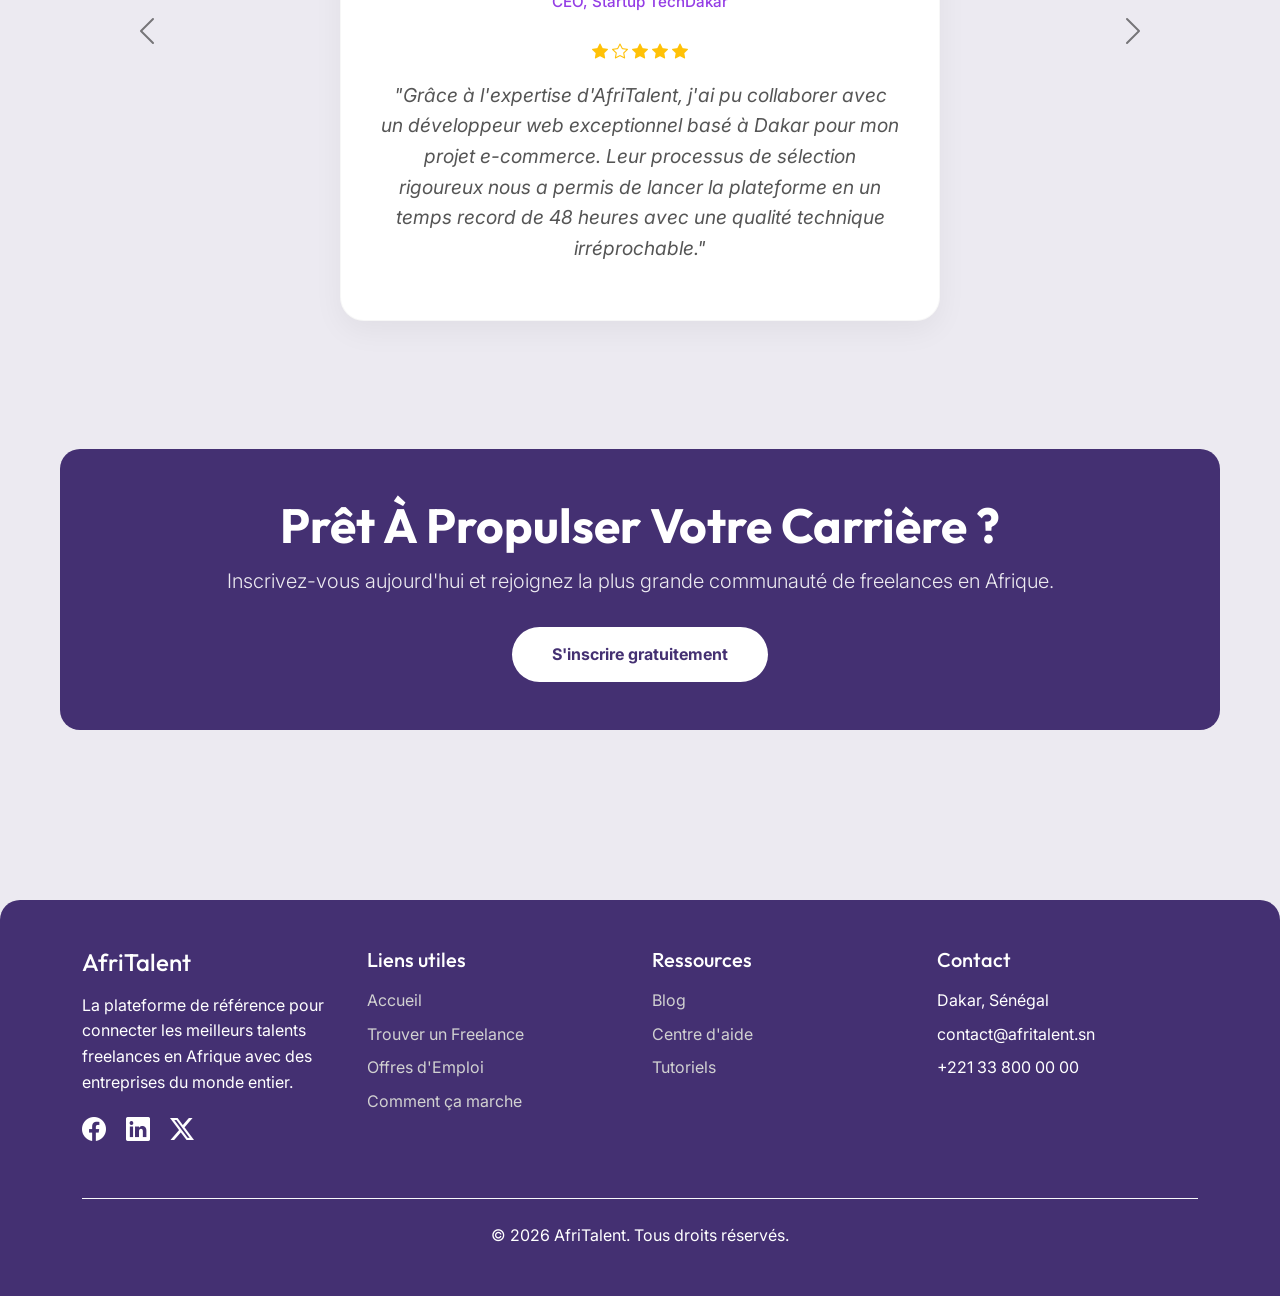
==== commit 0a57e400: "js : compteurs animes au scroll et animation fade in des sections" ====
--- a/index.html
+++ b/index.html
@@ -19,7 +19,9 @@
                 <img src="images/africa.png" alt="AfriTalent Logo" class="brand-logo-img">
                 <span style="font-weight: 800; ">AfriTalent</span>
             </a>
-                        
+                        <div class="d-flex align-items-center order-lg-2">
+                <button id="theme-toggle" class="btn btn-outline-secondary">🌙</button>
+            </div>
             <button class="navbar-toggler" type="button" data-bs-toggle="collapse" data-bs-target="#mainNavbar">
                 <span class="navbar-toggler-icon"></span>
             </button>
@@ -36,7 +38,6 @@
                     <a href="#" class="btn btn-primary ms-lg-3 fw-bold">Rejoindre AfriTalent</a>
                 </div>
             </div>
-                <button id="theme-toggle" class="btn btn-outline-secondary">🌙</button>
         </nav>
     </header>
             <!-- Section Hero -->
@@ -45,7 +46,7 @@
     <div class="container">
         <div class="row align-items-center">
             <div class="col-lg-6">
-                <h1 class="display-2 fw-bold ">L'excellence du freelancing africain</h1>
+                <h1 class="display-2 fw-bold text-animate-right">L'excellence du freelancing africain</h1>
                 <p class="lead my-4 text-secondary">La plateforme qui connecte les entreprises aux meilleurs talents du continent pour des résultats exceptionnels. Connectez-vous avec des talents qualifiés pour vos projets technologiques et créatifs. Simple, rapide et sécurisé.</p>
                 
                 <div class="mb-4">
@@ -69,22 +70,22 @@
     <div class="container">
         <div class="stats-grid">
             <div class="stat-card">
-                <h2>+2 500</h2>
+                <h2>+<span class="counter" data-target="2500">0</span></h2>
                 <p>FREELANCES</p>
             </div>
             <div class="stat-card">
-                <h2>+800</h2>
+                <h2>+<span class="counter" data-target="800">0</span></h2>
                 <p>ENTREPRISES</p>
             </div>
             <div class="stat-card">
-                <h2>+12 000</h2>
+                <h2 >+<span class="counter" data-target="12000">0</span></h2>
                 <p>MISSIONS REALISEES</p>
             </div>
         </div>
     </div>
 </section>
             <!--Nos categories-->
-            <section id="services" class="py-5">
+            <section id="services" class="py-5 fade-in">
     <div class="container text-center">
         <h2 class="text-center mb-5">Nos catégories de services</h2>
         <p class="text-center mb-4">Explorez les talents experts par domaine d'activité.</p>
@@ -134,7 +135,7 @@
         </div>
 </section>
             <!--Comment ça marche-->
-    <section id="how-it-works" class="py-5">
+    <section id="how-it-works" class="py-5 fade-in">
     <div class="container">
         <h2 class="text-center mb-5">Comment ça marche ?</h2>
         
@@ -309,14 +310,14 @@
                     <li><a href="index.html">Accueil</a></li>
                     <li><a href="freelances.html">Trouver un Freelance</a></li>
                     <li><a href="#">Offres d'Emploi</a></li>
-                    <li><a href="#">Comment ça marche</a></li>
+                    <li><a href="index.html#how-it-works">Comment ça marche</a></li>
                 </ul>
             </div>
 
             <div class="col-md-3 mb-4">
                 <h5 class="mb-3">Ressources</h5>
                 <ul class="list-unstyled">
-                    <li><a href="#">Blog</a></li>
+                    <li><a href="index.html#testimonials">Blog</a></li>
                     <li><a href="#">Centre d'aide</a></li>
                     <li><a href="#">Tutoriels</a></li>
                 </ul>
--- a/css/style.css
+++ b/css/style.css
@@ -2,7 +2,7 @@
 :root {
     --color-primary: #443072;    /* Indigo profond pour les titres */
     --color-secondary: #943de5;  /* Violet vif pour l'action */
-    --color-accent: #cfbbf5;     /* Mauve clair pour les fonds */
+    --color-accent: #ddd4ed;     /* Mauve clair pour les fonds */
     --color-bg: #eceaf1;         /* Fond général du site */
     --color-text: #1a1a1a;       /* Texte sombre */
     --rayon-bordure: 20px;       /* Arrondi des éléments */
@@ -14,10 +14,10 @@
 
 /* Thème Sombre */
 body.dark-mode {
-    --color-primary: #cfbbf5;   /* Plus clair pour contraster sur fond sombre */
-    --color-secondary: #b873ff;
+    --color-primary: #a69bbc;   /* Plus clair pour contraster sur fond sombre */
+    --color-secondary: #553b66;
     --color-accent: #2d2640;    /* Sombre et discret */
-    --color-bg: #1d0f20;        /* Fond noir/gris très foncé */
+    --color-bg: #1d0f20;        /* Fond mauve très foncé */
     --color-text: #eceaf1;      /* Texte clair */
 }
 /* --- MISE À JOUR DU BODY POUR LA TRANSITION --- */
@@ -254,6 +254,29 @@
 /* 5. Labels (en gris clair pour ne pas fatiguer les yeux) */
 body.dark-mode label {
     color: #d1b3d8 !important;
+}
+/* 1. Fond des questions (le bouton) */
+body.dark-mode .accordion-button {
+    background-color: #2d1832 !important; /* Ton violet sombre */
+    color: #ffffff !important;           /* Texte de la question en blanc */
+}
+
+/* 2. Icône de l'accordéon (la petite flèche) */
+body.dark-mode .accordion-button::after {
+    filter: invert(1); /* Inverse la couleur de l'icône pour qu'elle soit visible */
+}
+
+/* 3. Fond et texte des réponses (le corps de l'accordéon) */
+body.dark-mode .accordion-body {
+    background-color: #1d0f20 !important; /* Ton fond général sombre */
+    color: #d1b3d8 !important;            /* Texte de la réponse en mauve très clair */
+    border: 1px solid #5a3a60 !important;
+}
+
+/* 4. Bordures de l'accordéon */
+body.dark-mode .accordion-item {
+    background-color: transparent !important;
+    border: 1px solid #5a3a60 !important;
 }
 .card {
     background-color: var(--color-bg); /* S'adapte automatiquement au mode sombre */
@@ -929,4 +952,61 @@
     justify-content: center;      /* Centre horizontalement */
     align-items: center;          /* Centre verticalement */
     text-decoration: none;        /* Enlève le soulignement du lien */
+}
+/* Force le texte en blanc dans la carte des 500 (stat-card-primary) */
+.stat-card-primary h2, 
+.stat-card-primary h2 span, 
+.stat-card-primary p {
+    color: #ffffff !important;
+}
+/* État initial : invisible et légèrement décalé */
+.fade-in {
+    opacity: 0;
+    transform: translateY(30px);
+    transition: opacity 0.8s ease-out, transform 0.8s ease-out;
+}
+
+/* État final : visible et à sa place */
+.fade-in.is-visible {
+    opacity: 1;
+    transform: translateY(0);
+}
+/* --- Animation Texte : Slide-up --- */
+.text-animate {
+    opacity: 0;
+    transform: translateY(30px); /* Le texte commence 30px plus bas */
+    transition: opacity 1s ease-out, transform 1s ease-out;
+}
+
+/* Classe ajoutée par le JavaScript quand l'élément entre dans l'écran */
+.text-animate.is-visible {
+    opacity: 1;
+    transform: translateY(0); /* Le texte remonte à sa place initiale */
+}
+/* --- Nouvelle animation : Glissement de la droite vers la gauche --- */
+.text-animate-right {
+    opacity: 0;
+    transform: translateX(50px); /* Le texte commence 50px à droite */
+    transition: opacity 1s ease-out, transform 1s ease-out;
+}
+
+.text-animate-right.is-visible {
+    opacity: 1;
+    transform: translateX(0); /* Le texte revient à sa position d'origine */
+}
+/* --- Effet de glissement fluide depuis la droite --- */
+.text-animate-right {
+    opacity: 0;
+    transform: translateX(100px); /* Commence 100px à droite */
+    transition: all 1.2s ease-out; /* Mouvement fluide sur 1.2 seconde */
+}
+
+/* La classe ajoutée par le JavaScript quand on arrive au titre */
+.text-animate-right.is-visible {
+    opacity: 1;
+    transform: translateX(0); /* Vient se caler à sa position finale */
+}
+html, body {
+    width: 100%;
+    overflow-x: hidden; /* Coupe tout ce qui dépasse horizontalement */
 }
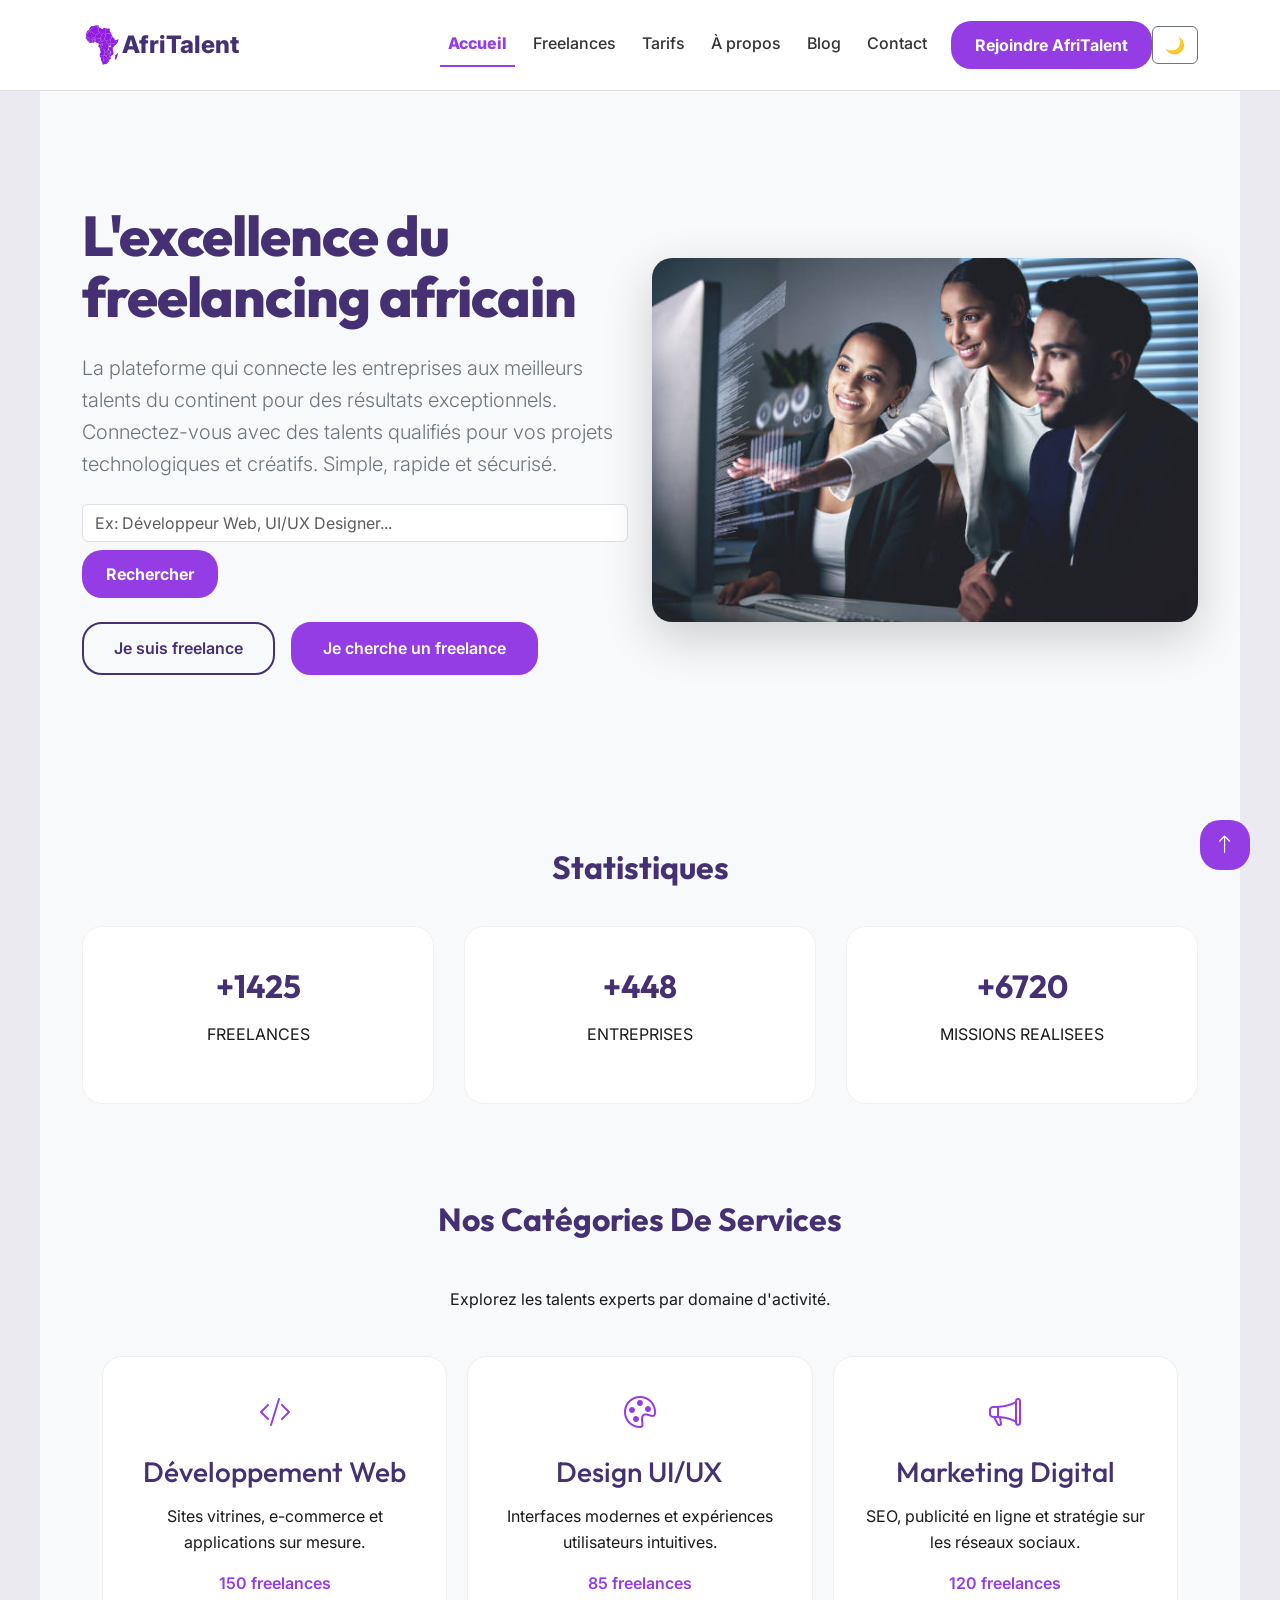
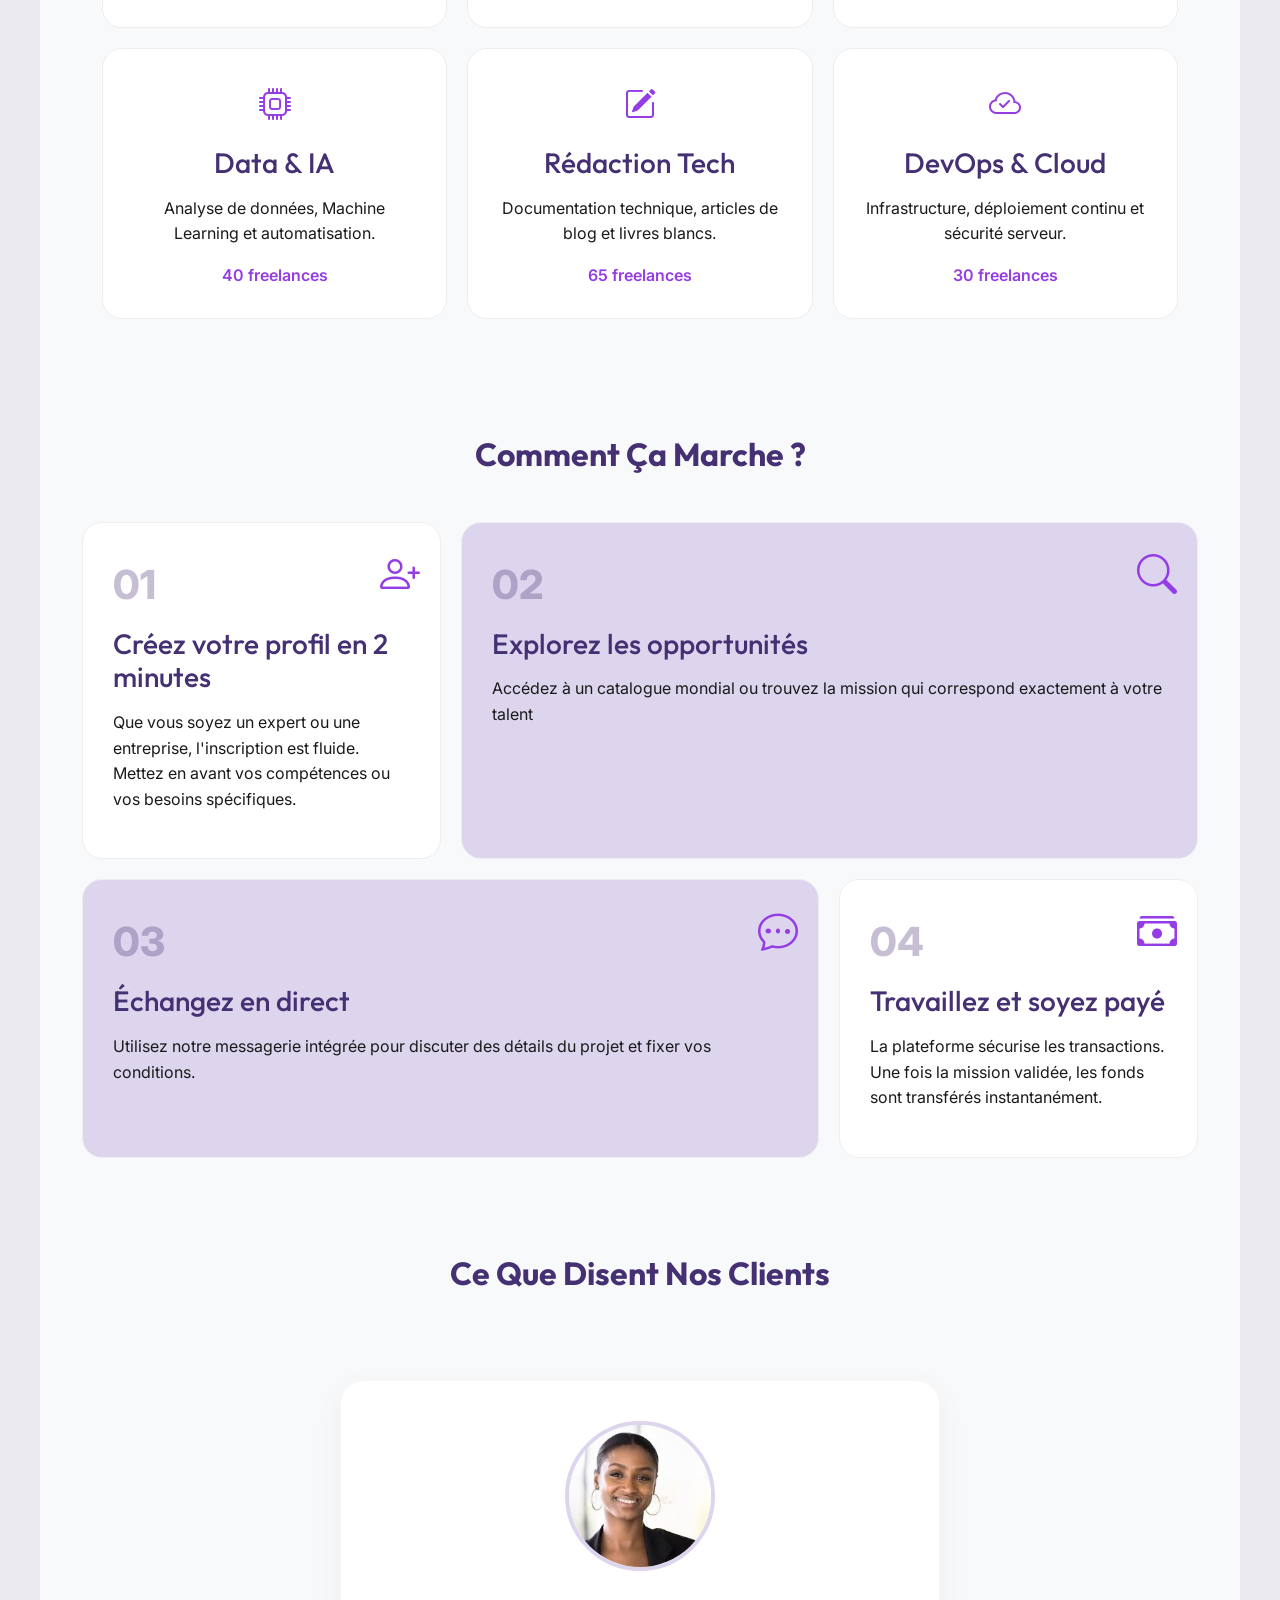
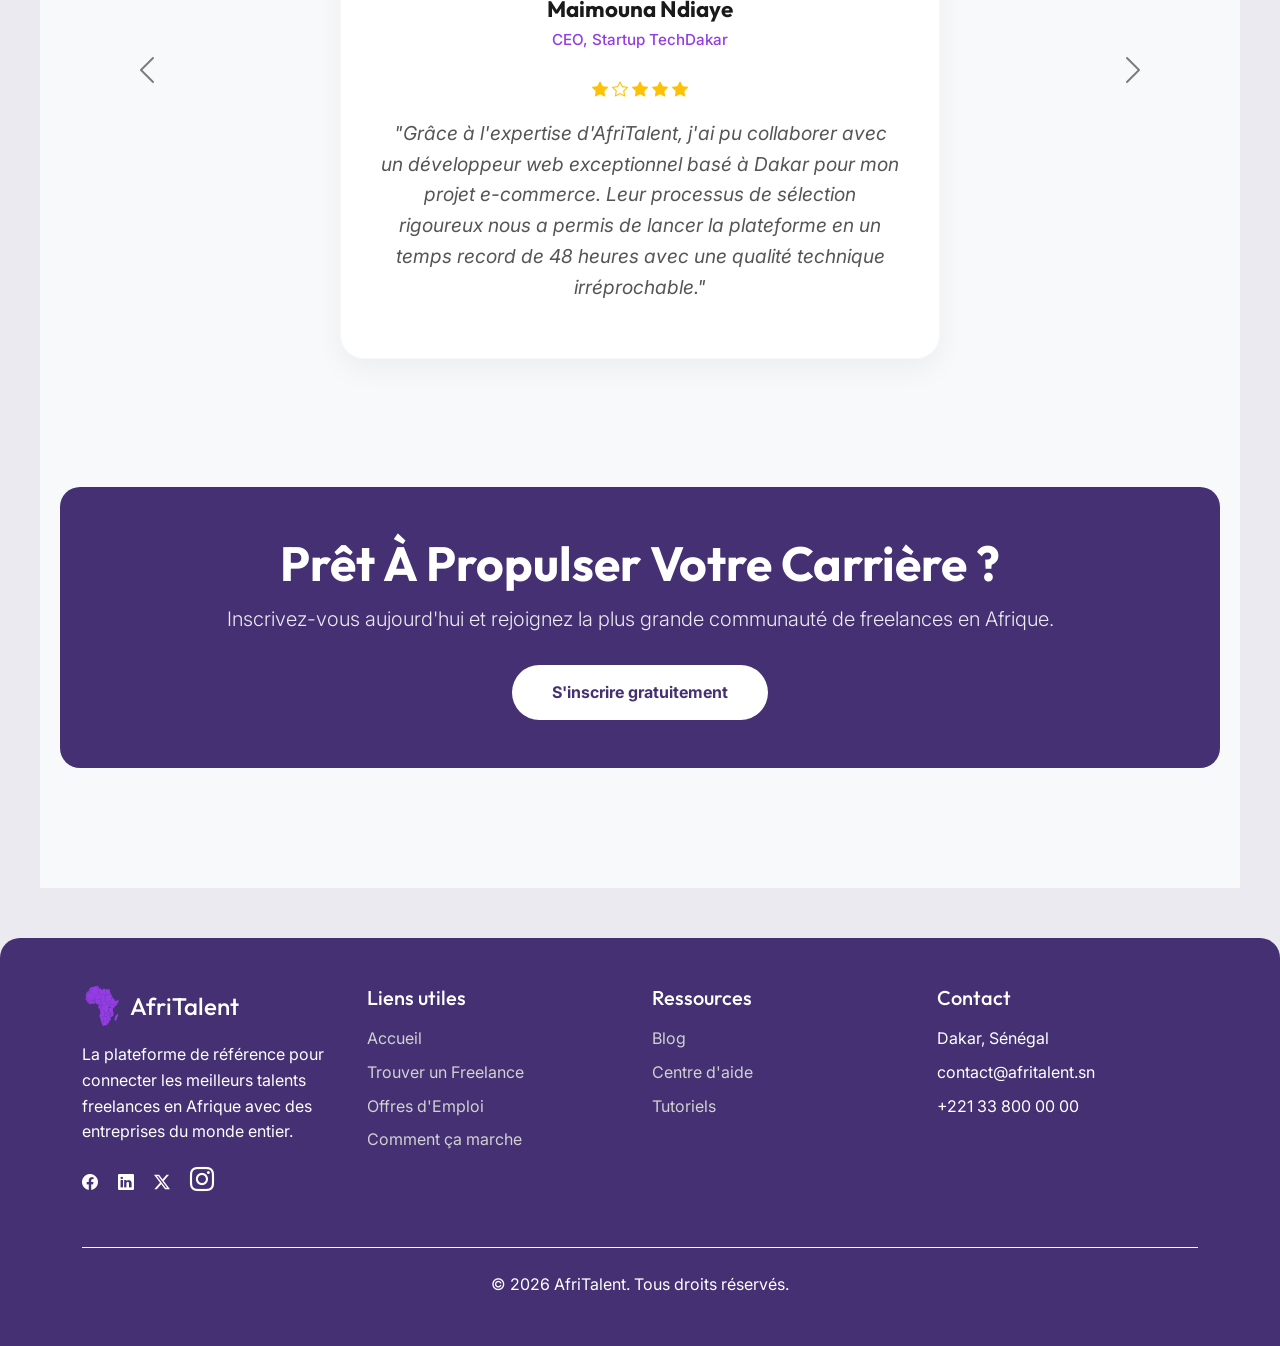
==== commit 5af3e0ce: "Finalisation : correction responsive, optimisation du code et commentaires" ====
--- a/index.html
+++ b/index.html
@@ -4,28 +4,31 @@
     <meta charset="UTF-8">
     <meta name="viewport" content="width=device-width, initial-scale=1.0">
     <title>AfriTalent - Accueil</title>
-    
+    <!-- Intégration de Bootstrap 5 et Bootstrap Icons pour le design responsive et les icônes -->
     <link href="https://cdn.jsdelivr.net/npm/bootstrap@5.3.0/dist/css/bootstrap.min.css" rel="stylesheet">
     <link rel="stylesheet" href="https://cdn.jsdelivr.net/npm/bootstrap-icons@1.11.1/font/bootstrap-icons.css">
+    <!-- Polices Google Fonts pour une identité visuelle moderne -->
     <link href="https://fonts.googleapis.com/css2?family=Inter:wght@400;600&family=Outfit:wght@700&display=swap" rel="stylesheet">
     <link rel="stylesheet" href="css/style.css">
 </head>
 <body>
-            <!-- Navbar -->
+            <!-- NAVBAR : Fixée en haut pour une navigation permanente -->
     <header>
         <nav class="navbar navbar-expand-lg  fixed-top">
            <div class="container">
+            <!-- Logo et nom de la marque -->
            <a class="navbar-brand d-flex align-items-center" href="index.html">
                 <img src="images/africa.png" alt="AfriTalent Logo" class="brand-logo-img">
                 <span style="font-weight: 800; ">AfriTalent</span>
             </a>
+            <!-- Toggle du mode sombre et menu burger pour mobile -->
                         <div class="d-flex align-items-center order-lg-2">
                 <button id="theme-toggle" class="btn btn-outline-secondary">🌙</button>
             </div>
             <button class="navbar-toggler" type="button" data-bs-toggle="collapse" data-bs-target="#mainNavbar">
                 <span class="navbar-toggler-icon"></span>
             </button>
-
+                    <!-- Liens de navigation -->
                 <div class="collapse navbar-collapse" id="mainNavbar">
                     <ul class="navbar-nav ms-auto mb-2 mb-lg-0">
                         <li class="nav-item"><a class="nav-link active" href="index.html">Accueil</a></li>
@@ -35,12 +38,12 @@
                         <li class="nav-item"><a class="nav-link" href="index.html#testimonials">Blog</a></li>
                         <li class="nav-item"><a class="nav-link" href="contact.html">Contact</a></li>
                     </ul>
-                    <a href="#" class="btn btn-primary ms-lg-3 fw-bold">Rejoindre AfriTalent</a>
+                    <a href="contact.html" class="btn btn-primary ms-lg-3 fw-bold">Rejoindre AfriTalent</a>
                 </div>
             </div>
         </nav>
     </header>
-            <!-- Section Hero -->
+            <!-- SECTION HERO : Accroche principale avec une mise en page bi-colonne  -->
     <main>
    <section id="hero" class="d-flex align-items-center py-5">
     <div class="container">
@@ -48,7 +51,7 @@
             <div class="col-lg-6">
                 <h1 class="display-2 fw-bold text-animate-right">L'excellence du freelancing africain</h1>
                 <p class="lead my-4 text-secondary">La plateforme qui connecte les entreprises aux meilleurs talents du continent pour des résultats exceptionnels. Connectez-vous avec des talents qualifiés pour vos projets technologiques et créatifs. Simple, rapide et sécurisé.</p>
-                
+                <!-- Barre de recherche rapide -->
                 <div class="mb-4">
                     <input type="text" class="form-control mb-2" placeholder="Ex: Développeur Web, UI/UX Designer...">
                    <button class="btn btn-primary rounded-pill px-4 py-1 fw-bold">Rechercher</button>
@@ -56,18 +59,21 @@
 
                 <div class="d-flex gap-3">
                     <a href="freelances.html" class="btn-afri btn-afri-outline">Je suis freelance</a>
-                    <a href="freelances.html" class="btn-afri btn-afri-primary">Je cherche un freelanc</a>
-                </div>
-            </div>
+                    <a href="freelances.html" class="btn-afri btn-afri-primary">Je cherche un freelance</a>
+                </div>
+            </div>
+            <!-- Image visuelle avec effet d'ombre et bordures arrondies -->
             <div class="col-lg-6 ms-auto">
                 <img src="images/image2.jpg" alt="Image de bienvenue AfriTalent" class="img-fluid rounded-4 shadow-lg tilt-image">
             </div>
         </div>
     </div>
 </section>
-<!--les chiffres-->
+                <!-- SECTION STATISTIQUES : Mise en avant de la croissance de la plateforme avec compteurs JS -->
     <section id="stats" class="py-5">
     <div class="container">
+         <h2 class="text-center mb-4">Statistiques</h2>
+
         <div class="stats-grid">
             <div class="stat-card">
                 <h2>+<span class="counter" data-target="2500">0</span></h2>
@@ -84,10 +90,11 @@
         </div>
     </div>
 </section>
-            <!--Nos categories-->
+            <!-- SECTION CATEGORIES : Utilisation d'une "Bento Grid" pour une navigation moderne par domaine -->
             <section id="services" class="py-5 fade-in">
     <div class="container text-center">
         <h2 class="text-center mb-5">Nos catégories de services</h2>
+        <!-- Chaque carte représente un domaine d'expertise spécifique -->
         <p class="text-center mb-4">Explorez les talents experts par domaine d'activité.</p>
             <div class="bento-grid">
             <div class="bento-card">
@@ -134,7 +141,7 @@
         </div>
         </div>
 </section>
-            <!--Comment ça marche-->
+            <!--Comment ça marche--><!-- SECTION PROCESSUS : Guide utilisateur pas-à-pas -->
     <section id="how-it-works" class="py-5 fade-in">
     <div class="container">
         <h2 class="text-center mb-5">Comment ça marche ?</h2>
@@ -170,7 +177,7 @@
         </div>
     </div>
 </section>
-                <!--Temoins-->
+               <!-- SECTION TEMOIGNAGES : Carrousel Bootstrap pour renforcer la preuve sociale -->
    <section id="testimonials" class="py-5">
     <h2 class="text-center mb-5">Ce que disent nos clients</h2>
     
@@ -280,7 +287,7 @@
     </div>
 </section>
 
-            <!--CTA-->
+           <!-- CALL TO ACTION FINAL : Incitation à l'action pour convertir les visiteurs -->
        <section class="py-5 cta-section text-center">
     <div class="container">
         <h2 class="display-5 fw-bold cta-title">Prêt à propulser votre carrière ?</h2>
@@ -290,17 +297,21 @@
 </section>
 
 </main>
-            <!-- Foter-->
+           <!-- FOOTER : Liens de navigation, réseaux sociaux et mentions légales -->
     <footer class="footer-section py-5">
     <div class="container">
         <div class="row">
             <div class="col-md-3 mb-4">
-                <h4 class="mb-3">AfriTalent</h4>
+                <div class="footer-brand-header d-flex align-items-center mb-3">
+                    <div class="brand-logo-img me-2"></div>
+                    <h4 class="mb-0 text-white">AfriTalent</h4>
+                </div>
                 <p>La plateforme de référence pour connecter les meilleurs talents freelances en Afrique avec des entreprises du monde entier.</p>
                 <div class="social-icons mt-3">
-                    <a href="#" class="text-white me-3"><i class="bi bi-facebook" style="font-size: 1.5rem;"></i></a>
-                    <a href="#" class="text-white me-3"><i class="bi bi-linkedin" style="font-size: 1.5rem;"></i></a>
-                    <a href="#" class="text-white"><i class="bi bi-twitter-x" style="font-size: 1.5rem;"></i></a>
+                    <a href="https://www.facebook.com" target="_blank" rel="noopener noreferrer" class="text-white me-3"><i class="bi bi-facebook"></i></a>
+                    <a href="https://www.linkedin.com" target="_blank" rel="noopener noreferrer" class="text-white me-3"><i class="bi bi-linkedin"></i></a>
+                    <a href="https://twitter.com" target="_blank" rel="noopener noreferrer" class="text-white me-3"><i class="bi bi-twitter-x"></i></a>
+                    <a href="https://www.instagram.com" target="_blank" rel="noopener noreferrer" class="text-white me-3"><i class="bi bi-instagram social-icon-size"></i></a>
                 </div>
             </div>
 
@@ -309,7 +320,7 @@
                 <ul class="list-unstyled">
                     <li><a href="index.html">Accueil</a></li>
                     <li><a href="freelances.html">Trouver un Freelance</a></li>
-                    <li><a href="#">Offres d'Emploi</a></li>
+                    <li><a href="freelances.html">Offres d'Emploi</a></li>
                     <li><a href="index.html#how-it-works">Comment ça marche</a></li>
                 </ul>
             </div>
@@ -318,8 +329,8 @@
                 <h5 class="mb-3">Ressources</h5>
                 <ul class="list-unstyled">
                     <li><a href="index.html#testimonials">Blog</a></li>
-                    <li><a href="#">Centre d'aide</a></li>
-                    <li><a href="#">Tutoriels</a></li>
+                    <li><a href="tarifs.html#faq-section">Centre d'aide</a></li>
+                    <li><a href="about.html#">Tutoriels</a></li>
                 </ul>
             </div>
 
@@ -334,7 +345,7 @@
         </div>
 
         <div class="text-center pt-4 mt-4 border-top border-light">
-            <p class="mb-0">&copy; 2026 AfriTalent. Tous droits réservés.</p>
+            <p class="mb-0">&copy; <span id="current-year"></span> AfriTalent. Tous droits réservés.</p>
         </div>
     </div>
     <a href="#" id="back-to-top" class="btn btn-primary" title="Retour en haut">
@@ -342,8 +353,9 @@
 </a>
 </footer>
 
+<!-- Scripts pour l'interactivité et les animations -->
     <script src="https://cdn.jsdelivr.net/npm/bootstrap@5.3.0/dist/js/bootstrap.bundle.min.js"></script> 
     <script src="js/main.js"></script>  
-
+    
 </body>
 </html>
--- a/css/style.css
+++ b/css/style.css
@@ -10,7 +10,7 @@
     --font-body: 'Inter', sans-serif;
 }
 
-/* --- AJOUT POUR LE DARK MODE (À mettre après ton :root actuel) --- */
+/* --- AJOUT POUR LE DARK MODE (À mettre après le :root actuel) --- */
 
 /* Thème Sombre */
 body.dark-mode {
@@ -27,7 +27,7 @@
     color: var(--color-text);
     line-height: 1.6;
     overflow-x: hidden;
-    /* Ajoute cette ligne pour une transition fluide quand tu bascules le mode */
+    /* Ajout de cette ligne pour une transition fluide quand tu bascules le mode */
     transition: background-color 0.4s ease, color 0.4s ease;
 }
 /* 1. Navbar : Adaptation intelligente */
@@ -39,7 +39,7 @@
 body.dark-mode .bento-card, 
 body.dark-mode .step-card,
 body.dark-mode .card {
-    background-color: #1e1e1e !important; /* Fond sombre pour les cartes */
+    background-color: #2d2c2c !important; /* Fond sombre pour les cartes */
     border: 1px solid #333 !important;
 }
 
@@ -47,7 +47,7 @@
 body.dark-mode .bento-card h3,
 body.dark-mode .bento-card p,
 body.dark-mode .card-text {
-    color: var(--color-text) !important; /* Utilise la variable dark-mode définie dans ton :root */
+    color: var(--color-text) !important; /* Utilise la variable dark-mode définie dans le :root */
 }
 
 /* 4. Lien actif : On protège le mauve peu importe le mode */
@@ -59,7 +59,7 @@
 body.dark-mode .stat-card,
 body.dark-mode .stat-card-light,
 body.dark-mode .bento-card {
-    background-color: #1e1e1e !important; /* Fond sombre */
+    background-color: #2d2c2c !important; /* Fond sombre */
     border: 1px solid #333 !important;
 }
 
@@ -73,7 +73,7 @@
 /* --- Adaptation des témoignages pour le mode sombre --- */
 /* --- Correction pour le Dark Mode : Cible bien la classe .testimonial-card --- */
 body.dark-mode .testimonial-card {
-    background-color: #1e1e1e !important; 
+    background-color: #2c2a2a !important; 
     border: 1px solid #333 !important;
     padding: 20px; /* Ajoute un peu d'espace si besoin */
     border-radius: 10px;
@@ -88,7 +88,7 @@
 
 /* Correction pour le bouton CTA qui est juste après */
 body.dark-mode .cta-section {
-    background-color: #121212 !important;
+    background-color: #1e1d1d !important;
 }
 
 body.dark-mode .cta-title {
@@ -169,7 +169,7 @@
 
 /* 1. Fond de la section */
 body.dark-mode section.py-5.bg-white {
-    background-color: #121212 !important;
+    background-color: #321b35 !important;
 }
 
 /* 2. Fond des cartes feature-card */
@@ -219,7 +219,7 @@
 body.dark-mode h3 {
     color: #ffffff !important;
 }
-/* --- Mode Sombre avec ta couleur #1d0f20 --- */
+/* --- Mode Sombre avec la couleur #1d0f20 --- */
 
 /* 1. Fond général de la page */
 body.dark-mode, 
@@ -257,7 +257,7 @@
 }
 /* 1. Fond des questions (le bouton) */
 body.dark-mode .accordion-button {
-    background-color: #2d1832 !important; /* Ton violet sombre */
+    background-color: #2d1832 !important; /* le violet sombre */
     color: #ffffff !important;           /* Texte de la question en blanc */
 }
 
@@ -268,7 +268,7 @@
 
 /* 3. Fond et texte des réponses (le corps de l'accordéon) */
 body.dark-mode .accordion-body {
-    background-color: #1d0f20 !important; /* Ton fond général sombre */
+    background-color: #1d0f20 !important; /* le fond général sombre */
     color: #d1b3d8 !important;            /* Texte de la réponse en mauve très clair */
     border: 1px solid #5a3a60 !important;
 }
@@ -416,11 +416,12 @@
         flex-direction: column;
     }
 }
-/* --- 8. SECTION & CONTENU --- */
+/* --- 8. SECTION & CONTENU --- *//*contact*/
 main {
     max-width: 1200px;
     margin: auto;
     padding: 80px 20px;
+    background-color: #f8f9fa;
 }
 
 .card-section {
@@ -538,7 +539,7 @@
 .step-number {
     font-size: 2.5rem;
     font-weight: 800;
-    color: var(--color-primary); /* Ton indigo */
+    color: var(--color-primary); /* le indigo */
     opacity: 0.3; /* Effet de style léger */
     margin-bottom: 10px;
 }
@@ -584,7 +585,7 @@
 /* 1. On donne au conteneur parent une position relative */
 .step-card {
     position: relative; /* Indispensable pour que l'icône se place par rapport à la carte */
-    /* ... tes autres styles existants (taille, background, etc.) restent inchangés ... */
+    /* ... mes autres styles existants (taille, background, etc.) restent inchangés ... */
 }
 
 /* 2. On positionne l'icône tout à droite */
@@ -600,7 +601,6 @@
     margin-bottom: 10px;
     /* ... garde tes styles actuels pour .step-number ... */
 }
-/* Container de la carte témoignage */
 /* Container de la carte témoignage */
 .testimonial-card {
     text-align: center;
@@ -680,7 +680,7 @@
     opacity: 1;
 }
 .cta-section {
-    background-color: var(--color-primary); /* Ton Indigo profond */
+    background-color: var(--color-primary); /* mon Indigo profond */
     color: white;
     padding: 60px 0;
     border-radius: var(--rayon-bordure); /* Arrondi pour rester cohérent */
@@ -719,7 +719,7 @@
     transform: scale(1.05); /* Petit effet de zoom */
 }
 .footer-section {
-    background-color: var(--color-primary); /* Ton Indigo */
+    background-color: var(--color-primary); /* mon Indigo */
     color: white;
     border-top-left-radius: var(--rayon-bordure);
     border-top-right-radius: var(--rayon-bordure);
@@ -771,7 +771,6 @@
     border-radius: 20px !important;
 }
 
-/* Ajustement pour que l'en-tête bleu soit bien intégré */
 .card {
     border-radius: 20px !important;
 }
@@ -1005,8 +1004,104 @@
 .text-animate-right.is-visible {
     opacity: 1;
     transform: translateX(0); /* Vient se caler à sa position finale */
-}
-html, body {
+}html, body {
     width: 100%;
     overflow-x: hidden; /* Coupe tout ce qui dépasse horizontalement */
-}+}
+.hidden {
+    opacity: 0;
+    transform: scale(0.8); /* Commence petit */
+    transition: all 0.8s ease-out;
+}
+
+.show {
+    opacity: 1;
+    transform: scale(1); /* Revient à sa taille normale */
+}
+/* Style pour le texte de la marque (remplace le style="font-weight: 800;") */
+.brand-text {
+    font-weight: 800;
+}
+
+/* Style pour les icônes du footer (remplace le style="font-size: 1.5rem;") */
+.social-icon-size {
+    font-size: 1.5rem;
+}
+
+/* Optionnel : Si tu veux gérer le style du bouton thème proprement */
+#theme-toggle {
+    border-color: #6c757d; /* Correspond au btn-outline-secondary */
+}
+/* Assure l'alignement du logo et du titre dans le footer */
+.footer-brand-header {
+    display: flex !important;
+    align-items: center !important;
+}
+
+/* S'assure que le logo ne se déforme pas */
+.footer-brand-header .brand-logo-img {
+    flex-shrink: 0;
+    width: 40px !important;
+    height: 40px !important;
+}
+/* formulaire de contact*/
+/* Bordures dynamiques */
+.is-invalid {
+    border: 2px solid #dc3545 !important;
+}
+
+.is-valid {
+    border: 2px solid #198754 !important;
+}
+
+/* On cache les messages par défaut */
+.error-text {
+    color: #dc3545;
+    font-size: 0.8rem;
+    margin-top: 5px;
+    display: none;
+}
+/* Conteneur principal qui force l'horizontalité */
+.horizontal-scroll-container {
+    display: flex;                /* Aligne tout en ligne */
+    overflow-x: auto;            /* Active le défilement si le contenu dépasse */
+    gap: 20px;                   /* Espace entre tes cartes */
+    padding-bottom: 20px;        /* Espace pour la barre de défilement */
+    scroll-snap-type: x mandatory; /* Rend le défilement plus fluide (snap) */
+}
+
+/* On force une largeur fixe pour les cartes pour qu'elles ne s'écrasent pas */
+.horizontal-scroll-container .feature-card {
+    min-width: 300px;            /* Largeur minimale de chaque carte */
+    scroll-snap-align: start;    /* "Aimante" les cartes au début du conteneur */
+}
+
+/* Optionnel : cacher la barre de défilement (Chrome/Safari) */
+.horizontal-scroll-container::-webkit-scrollbar {
+    height: 8px;
+}
+.horizontal-scroll-container::-webkit-scrollbar-thumb {
+    background-color: var(--color-secondary);
+    border-radius: 10px;
+}
+.horizontal-scroll-container {
+    display: flex !important;
+    flex-direction: row !important;
+    flex-wrap: nowrap !important;
+    overflow-x: auto !important;
+    gap: 20px;
+    padding-bottom: 20px;
+    -webkit-overflow-scrolling: touch; /* Pour un scroll fluide sur mobile */
+}
+.horizontal-scroll-container .feature-card {
+    min-width: 250px; /* Plus c'est petit, plus tes cartes sont "serrées" */
+    max-width: 250px; /* Ajoute ceci pour forcer une taille fixe */
+    flex: 0 0 auto;
+}
+.feature-card {
+    padding: 15px !important; /* Réduit l'espace interne */
+}
+
+.feature-card h4 {
+    font-size: 1.1rem !important; /* Titre plus petit */
+}
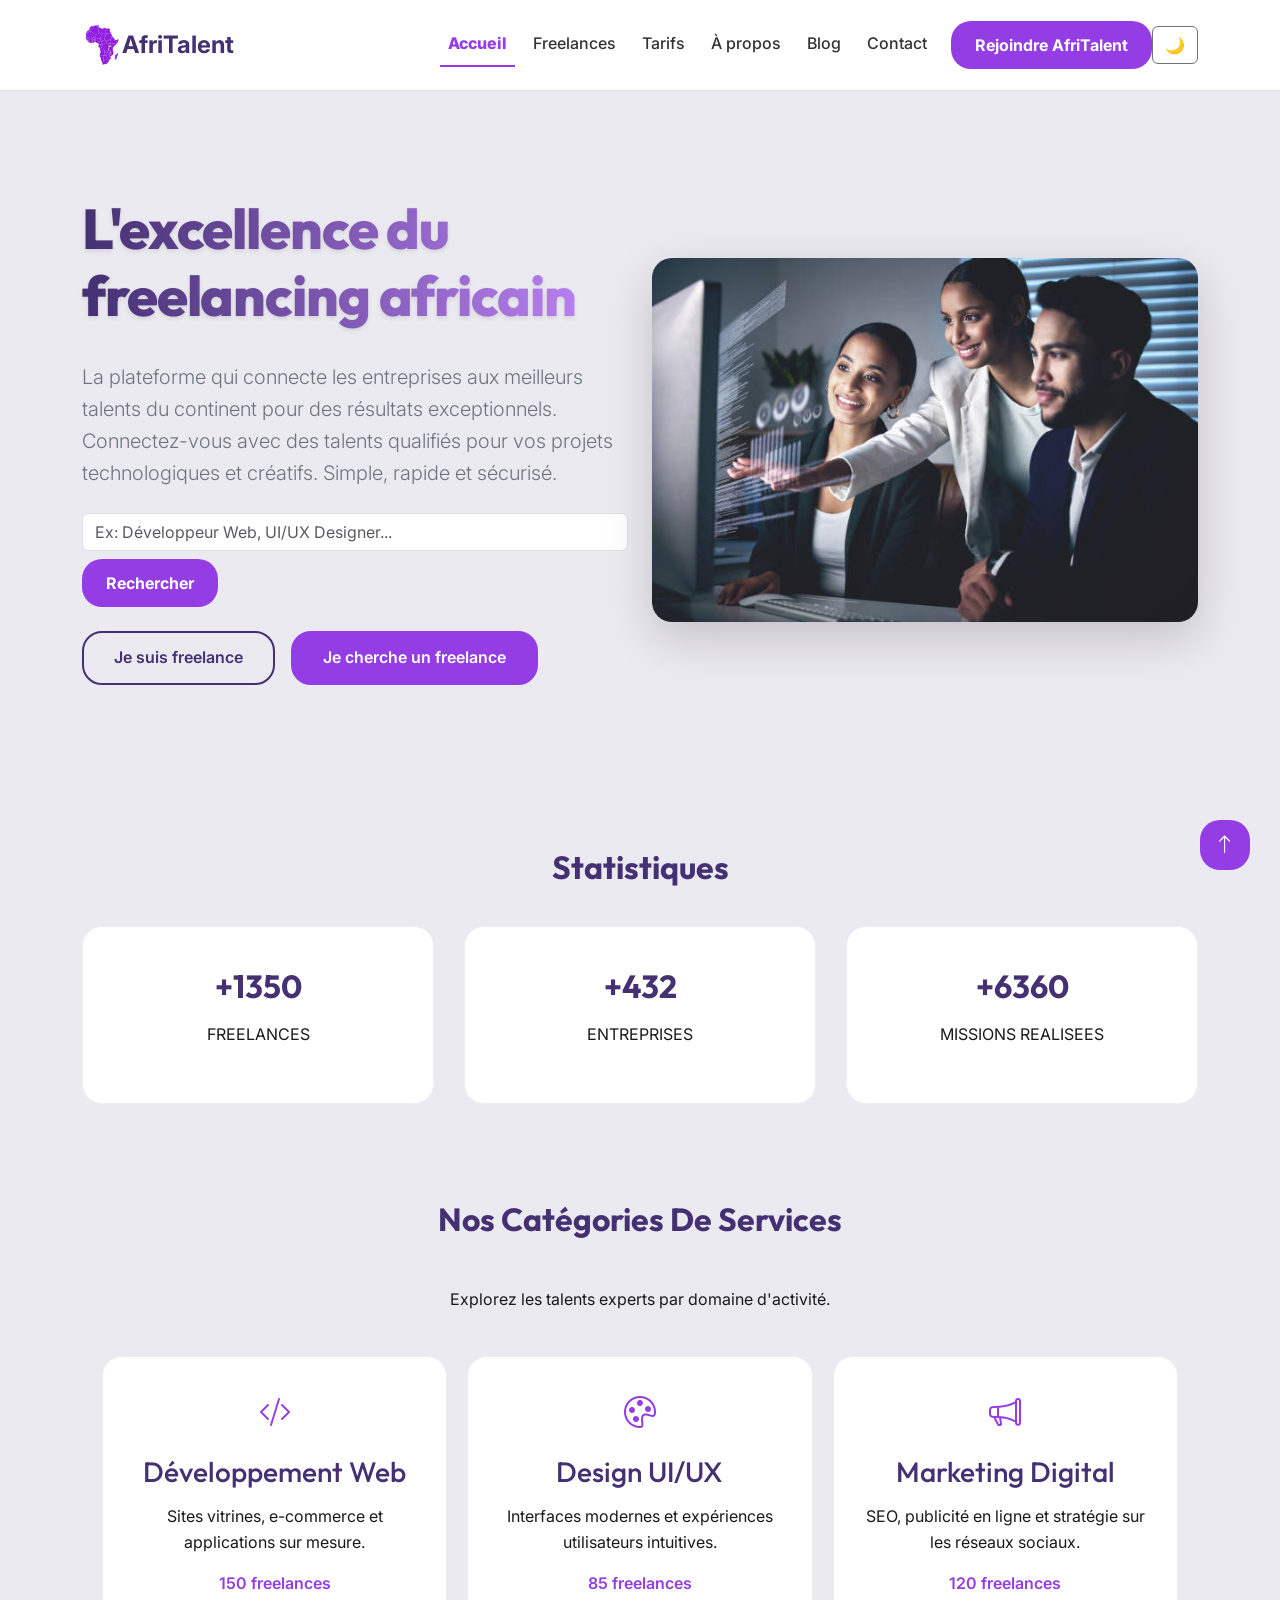
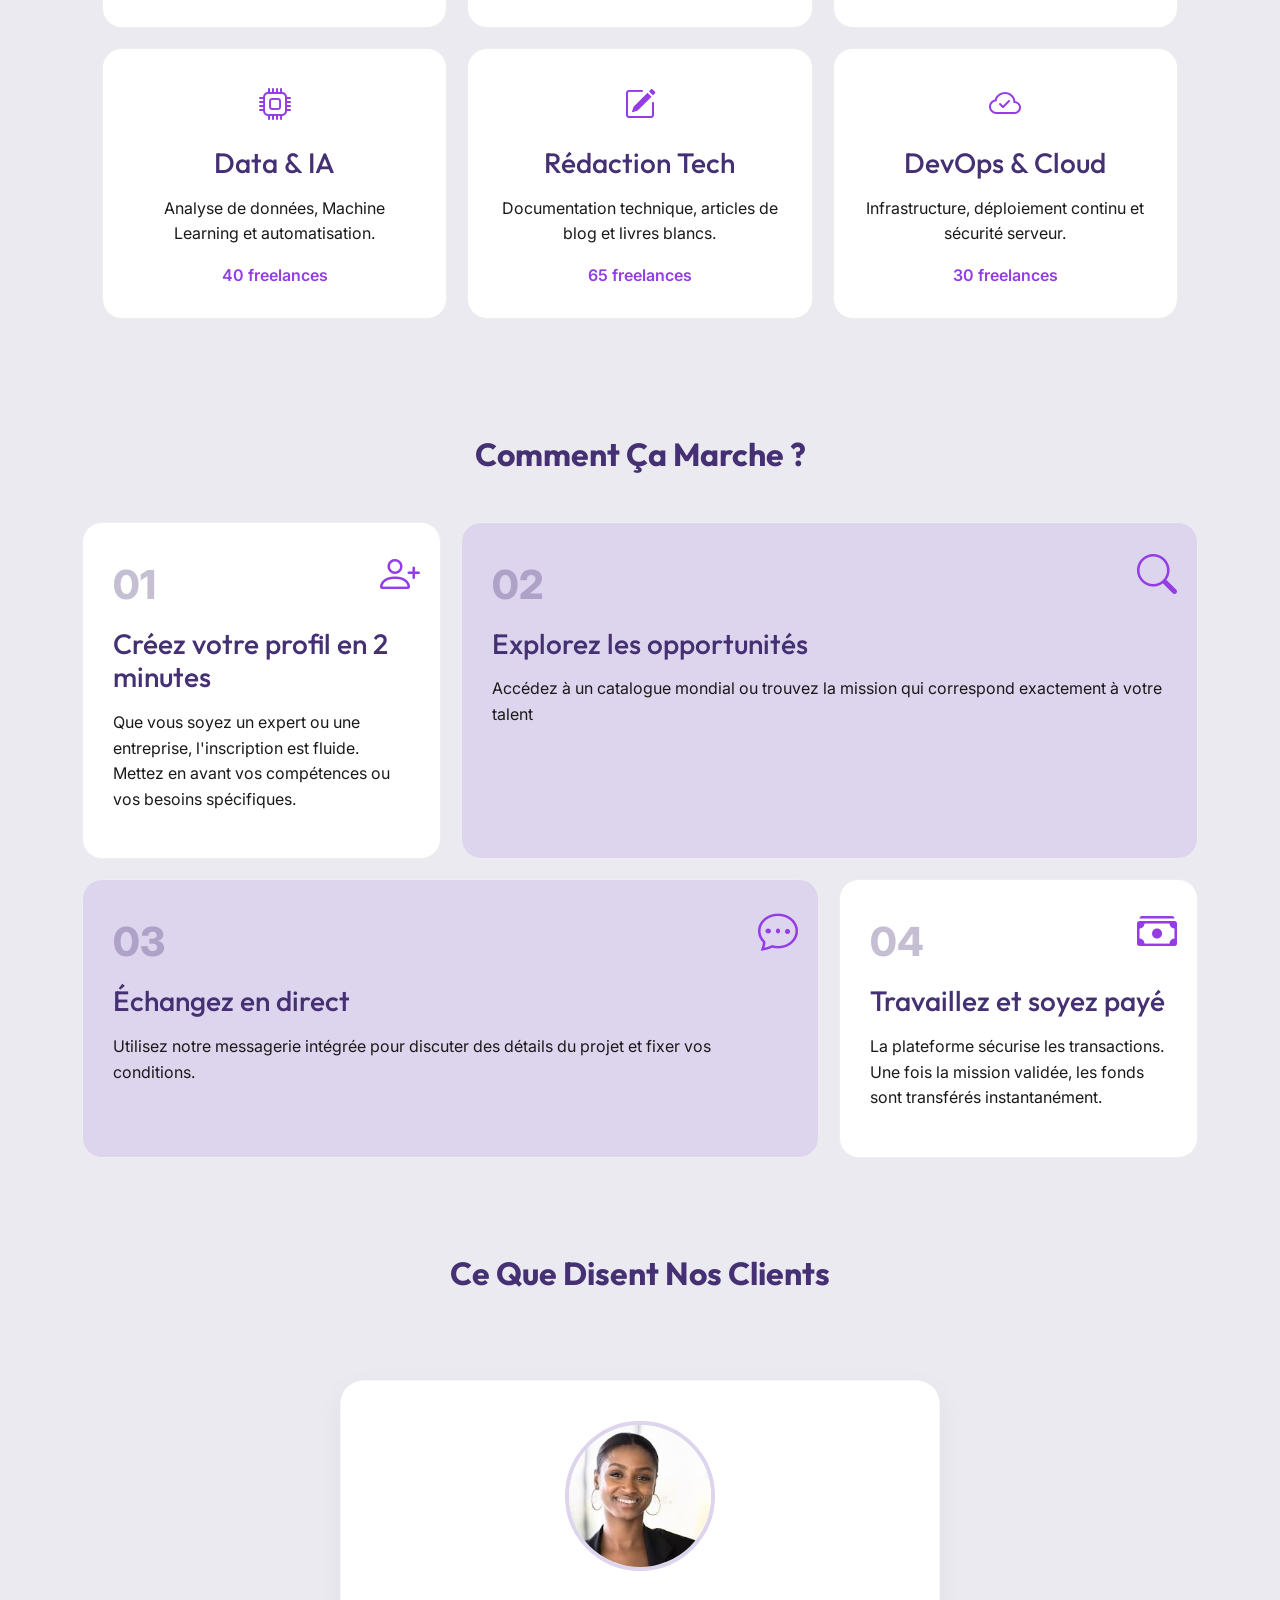
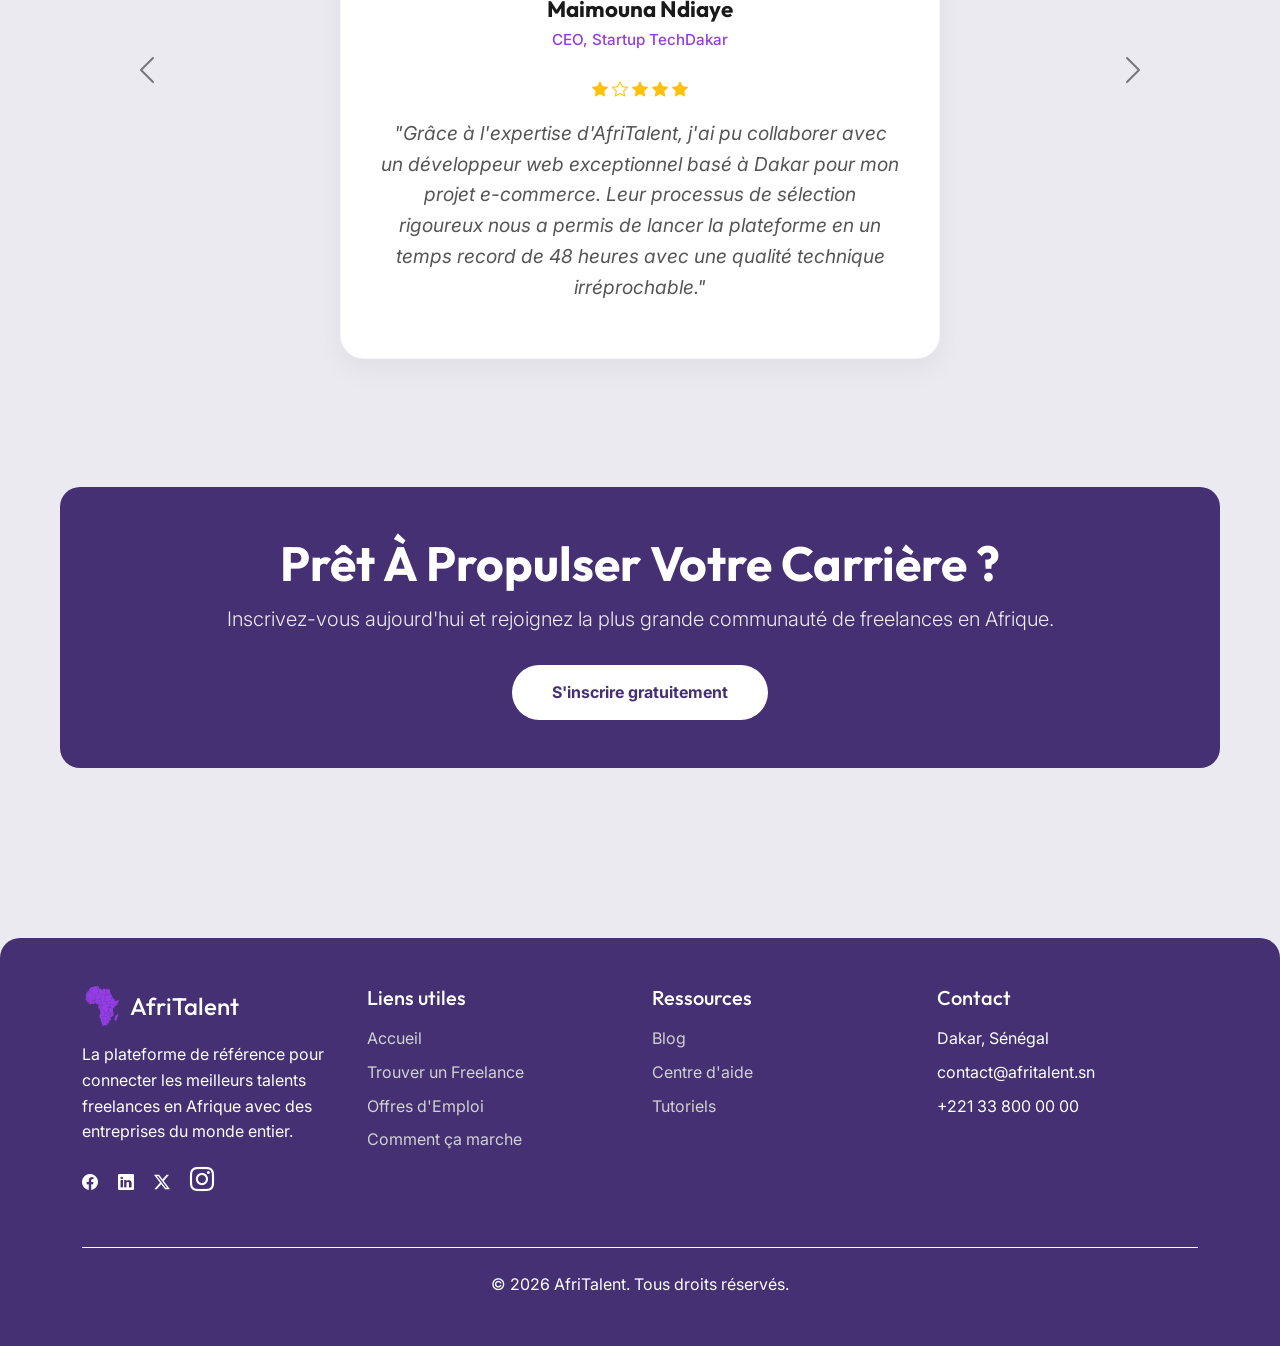
==== commit 29636f64: "Deploiement  : GitHub Pages active, README finalise et presentation PowerPoint ajoutee" ====
--- a/index.html
+++ b/index.html
@@ -12,14 +12,14 @@
     <link rel="stylesheet" href="css/style.css">
 </head>
 <body>
-            <!-- NAVBAR : Fixée en haut pour une navigation permanente -->
+            <!-- NAVBAR : Fixéae en haut pour une navigation permanente -->
     <header>
         <nav class="navbar navbar-expand-lg  fixed-top">
            <div class="container">
             <!-- Logo et nom de la marque -->
            <a class="navbar-brand d-flex align-items-center" href="index.html">
                 <img src="images/africa.png" alt="AfriTalent Logo" class="brand-logo-img">
-                <span style="font-weight: 800; ">AfriTalent</span>
+                <span>AfriTalent</span>
             </a>
             <!-- Toggle du mode sombre et menu burger pour mobile -->
                         <div class="d-flex align-items-center order-lg-2">
@@ -43,13 +43,14 @@
             </div>
         </nav>
     </header>
+    
             <!-- SECTION HERO : Accroche principale avec une mise en page bi-colonne  -->
     <main>
    <section id="hero" class="d-flex align-items-center py-5">
     <div class="container">
         <div class="row align-items-center">
             <div class="col-lg-6">
-                <h1 class="display-2 fw-bold text-animate-right">L'excellence du freelancing africain</h1>
+                <h1 class="display-2 fw-bold text-gradient text-animate-right ">L'excellence du freelancing africain</h1>
                 <p class="lead my-4 text-secondary">La plateforme qui connecte les entreprises aux meilleurs talents du continent pour des résultats exceptionnels. Connectez-vous avec des talents qualifiés pour vos projets technologiques et créatifs. Simple, rapide et sécurisé.</p>
                 <!-- Barre de recherche rapide -->
                 <div class="mb-4">
@@ -124,7 +125,7 @@
                 <p>Analyse de données, Machine Learning et automatisation.</p>
                 <span class="freelance-count">40 freelances</span>
             </div>
-
+   
             <div class="bento-card">
                 <i class="bi bi-pencil-square fs-2 mb-3"></i>
                 <h3>Rédaction Tech</h3>
@@ -258,7 +259,7 @@
                     <p class="quote">"La qualité des profils présents sur AfriTalent a dépassé toutes nos attentes initiales.Nous avons pu constituer une équipe technique multidisciplinaire performante en un temps record, ce qui nous a permis de respecter nos délais de livraison très serrés pour nos clients."</p>
                 </div>
             </div>
-
+ 
             <div class="carousel-item">
                 <div class="testimonial-card">
                     <img src="images/KhadydjaSy.jpg" alt="Khadija Sy">
--- a/css/style.css
+++ b/css/style.css
@@ -20,6 +20,37 @@
     --color-bg: #1d0f20;        /* Fond mauve très foncé */
     --color-text: #eceaf1;      /* Texte clair */
 }
+:root {
+    --color-primary: #443072;
+    --color-secondary: #943de5;
+}
+
+.text-gradient {
+    /* 1. Dégradé */
+    background: linear-gradient(90deg, #443072, #943de5);
+    
+    /* 2. On force le découpage (Le préfixe -webkit- est crucial) */
+    -webkit-background-clip: text !important;
+    background-clip: text !important;
+    
+    /* 3. On rend le texte transparent pour voir le fond */
+    color: transparent !important;
+    
+    /* 4. On force l'élément à se comporter comme un bloc de texte */
+    display: inline-block !important;
+    
+    /* 5. C'est ici le secret : on réinitialise l'image de fond */
+    -webkit-text-fill-color: transparent !important;
+}
+.text-gradient {
+    line-height: 1.2 !important; /* Parfois nécessaire pour le clipping */
+}
+.text-gradient {
+    /* ... tes propriétés précédentes ... */
+    filter: drop-shadow(0px 2px 2px rgba(0,0,0,0.1));
+    /* Exemple plus contrasté en gardant tes tons */
+background: linear-gradient(90deg, #443072, #c387fc);
+}
 /* --- MISE À JOUR DU BODY POUR LA TRANSITION --- */
 body {
     font-family: var(--font-body);
@@ -302,7 +333,7 @@
 
 /* --- 4. TYPOGRAPHIE --- */
  h2, h3 {
-    font-family: var(--font-heading);
+    font-family: var(--font-heading);                                       
     color: var(--color-primary);
     margin-bottom: 1rem;
 }
@@ -416,14 +447,13 @@
         flex-direction: column;
     }
 }
-/* --- 8. SECTION & CONTENU --- *//*contact*/
+/* --- 8. SECTION & CONTENU --- */
 main {
     max-width: 1200px;
     margin: auto;
     padding: 80px 20px;
-    background-color: #f8f9fa;
-}
-
+    
+}
 .card-section {
     background-color: var(--color-accent);
     padding: 30px;
@@ -453,6 +483,7 @@
     display: flex;
     align-items: center;
     padding: 100px 0;
+    font-weight: 800;
 }
 .hero img {
     max-width: 100%; /* L'image s'adapte à la taille de sa colonne */
@@ -907,7 +938,7 @@
 /* Classe qui sera ajoutée par JS au scroll */
 .navbar.scrolled {
     padding: 10px 0; /* Effet "shrink" (rétrécissement) */
-    background-color: #1d0f20 !important; /* Ta couleur sombre */
+    background-color: #ddd4ed !important; /* Ta couleur sombre */
     box-shadow: 0 4px 10px rgba(0, 0, 0, 0.2); /* Ajout de l'ombre */
 }
 /* 1. Couleur des liens en MODE CLAIR (par défaut) */
@@ -1094,8 +1125,8 @@
     -webkit-overflow-scrolling: touch; /* Pour un scroll fluide sur mobile */
 }
 .horizontal-scroll-container .feature-card {
-    min-width: 250px; /* Plus c'est petit, plus tes cartes sont "serrées" */
-    max-width: 250px; /* Ajoute ceci pour forcer une taille fixe */
+    min-width: 250px; /* Plus c'est petit, plus les cartes sont "serrées" */
+    max-width: 250px; /* On ajoute ceci pour forcer une taille fixe */
     flex: 0 0 auto;
 }
 .feature-card {
